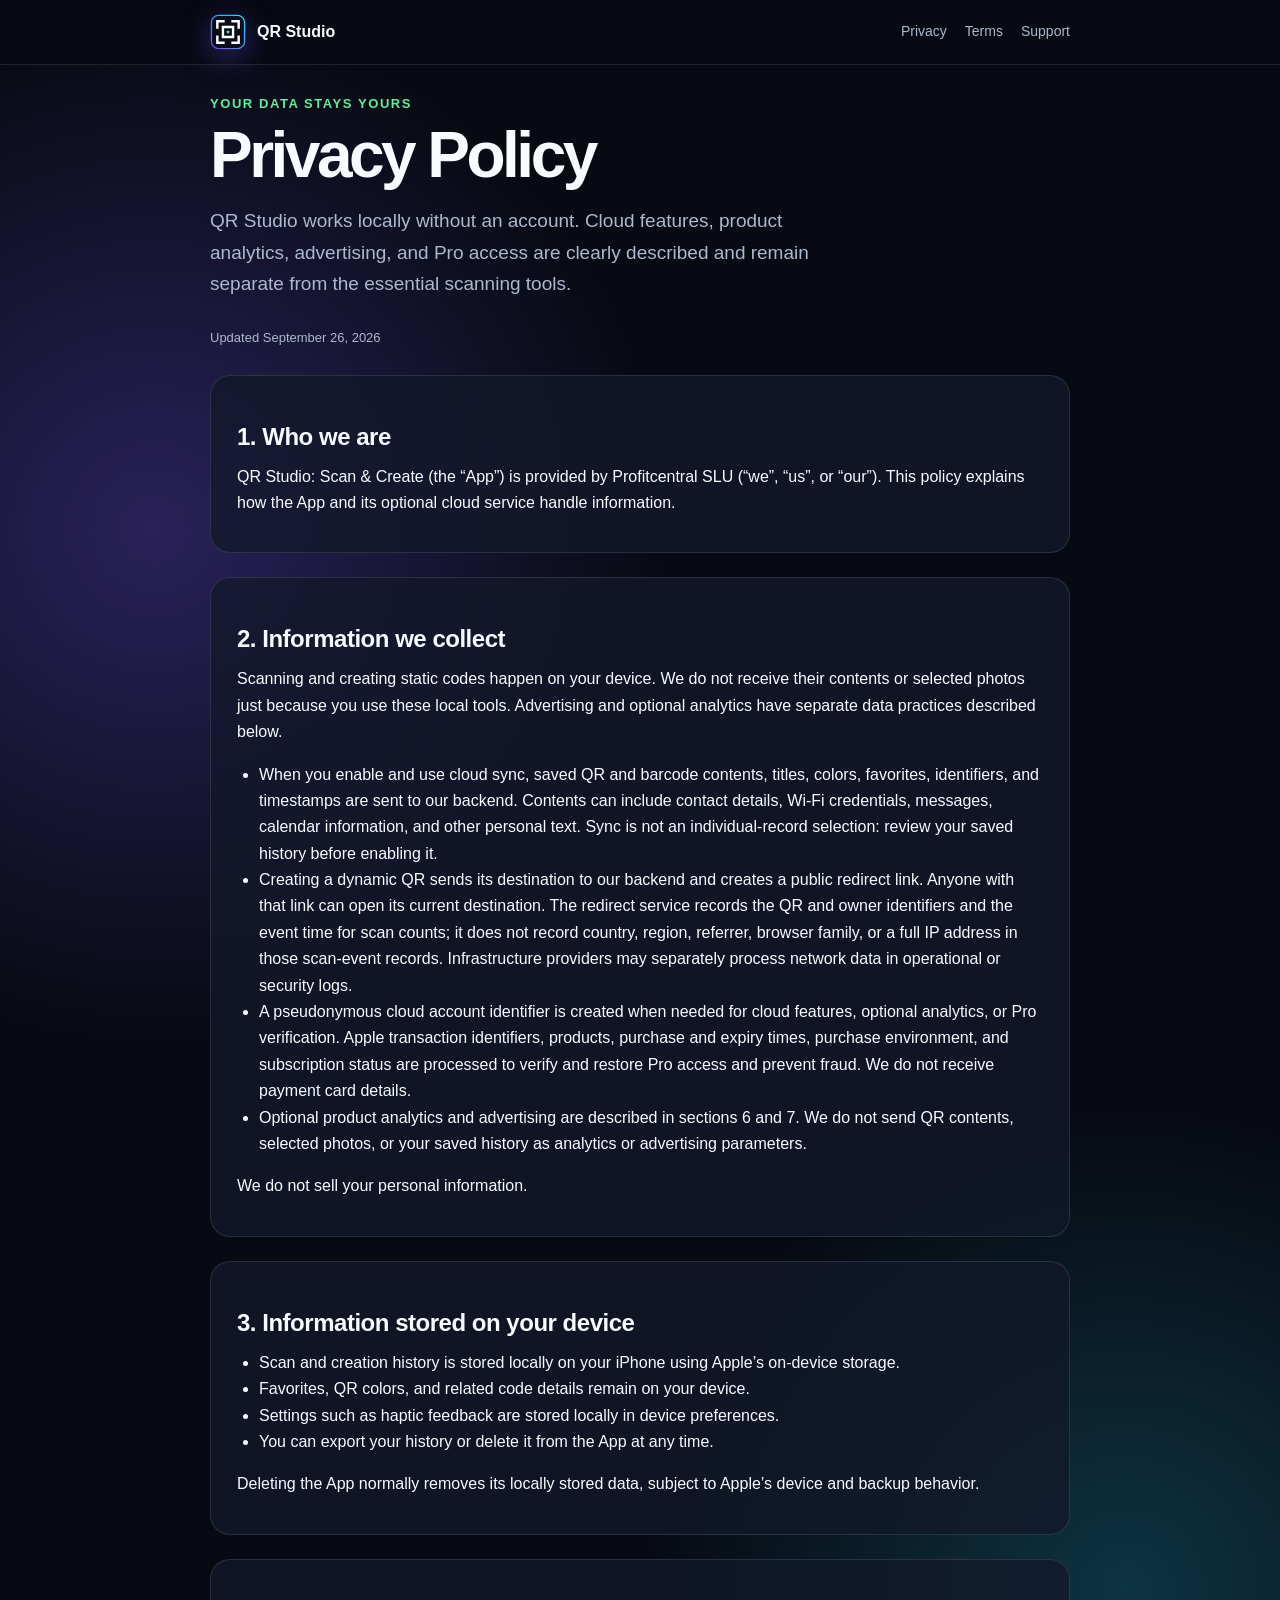
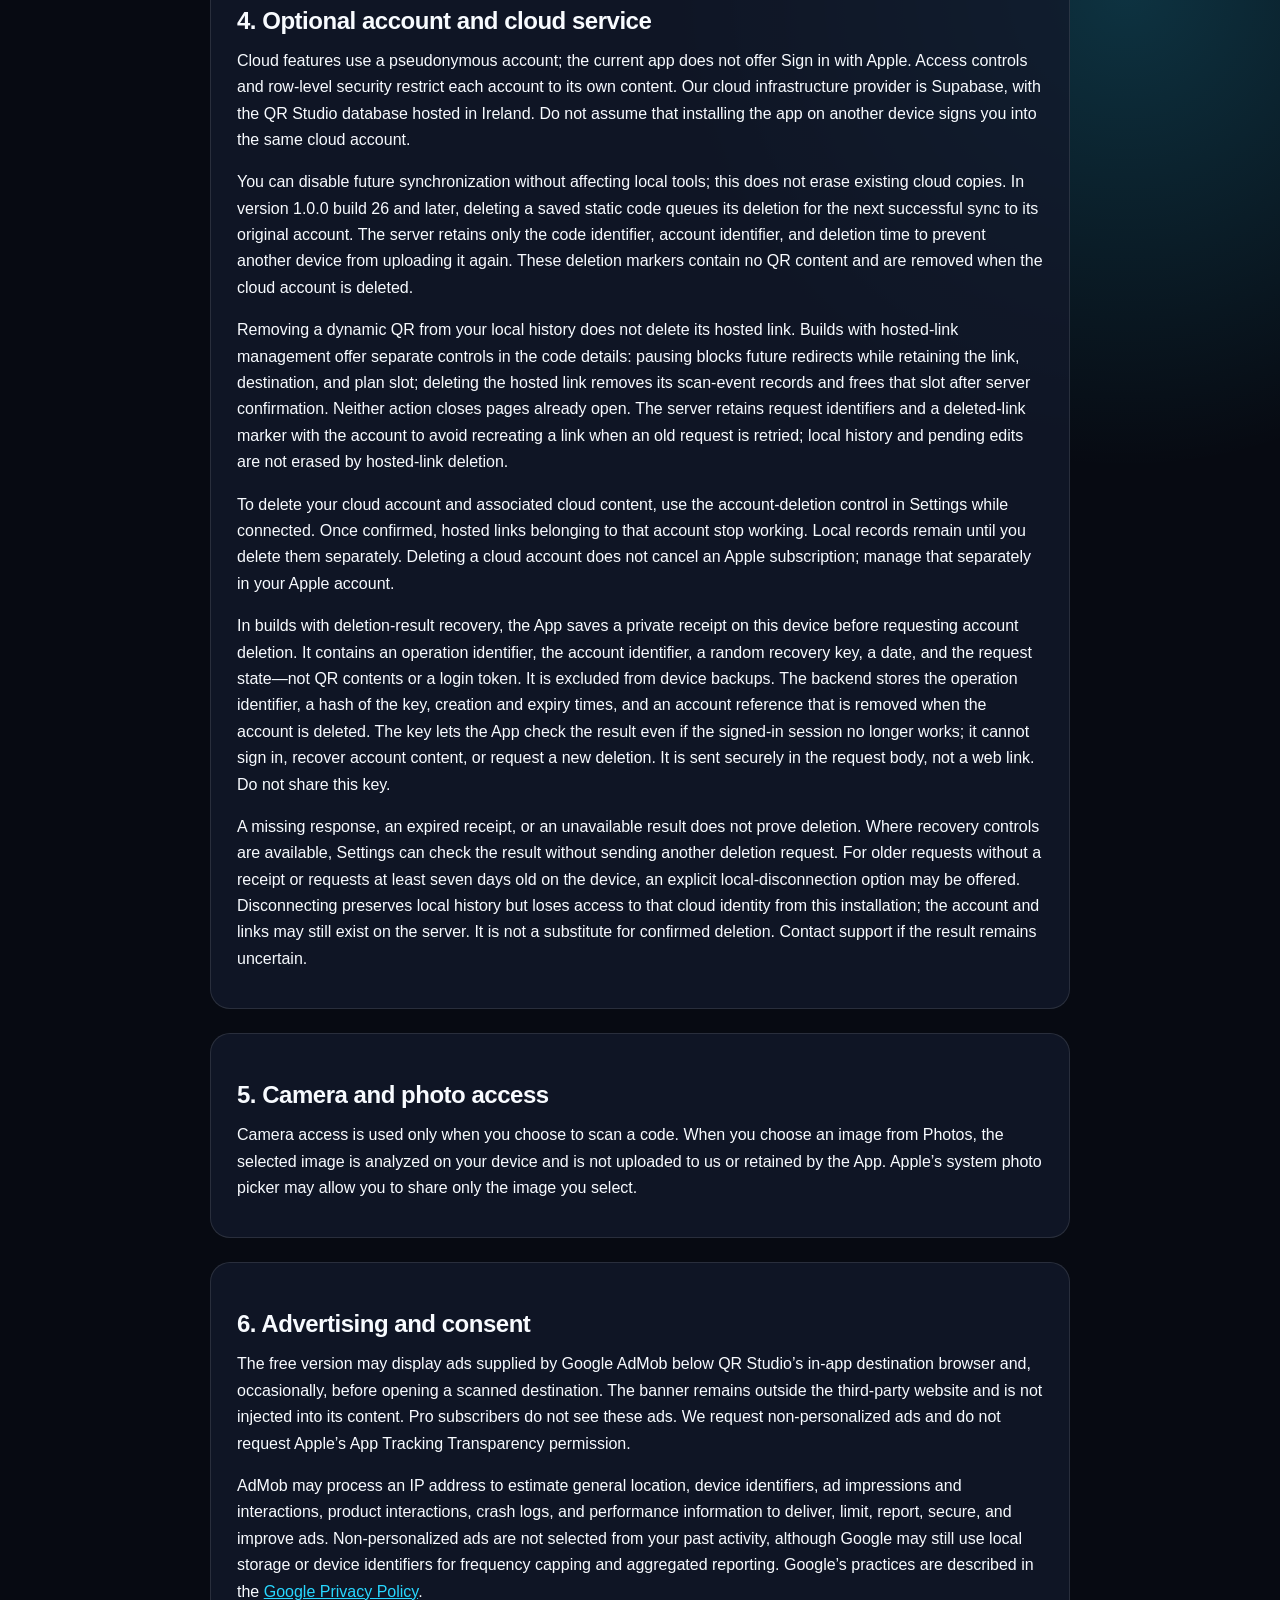
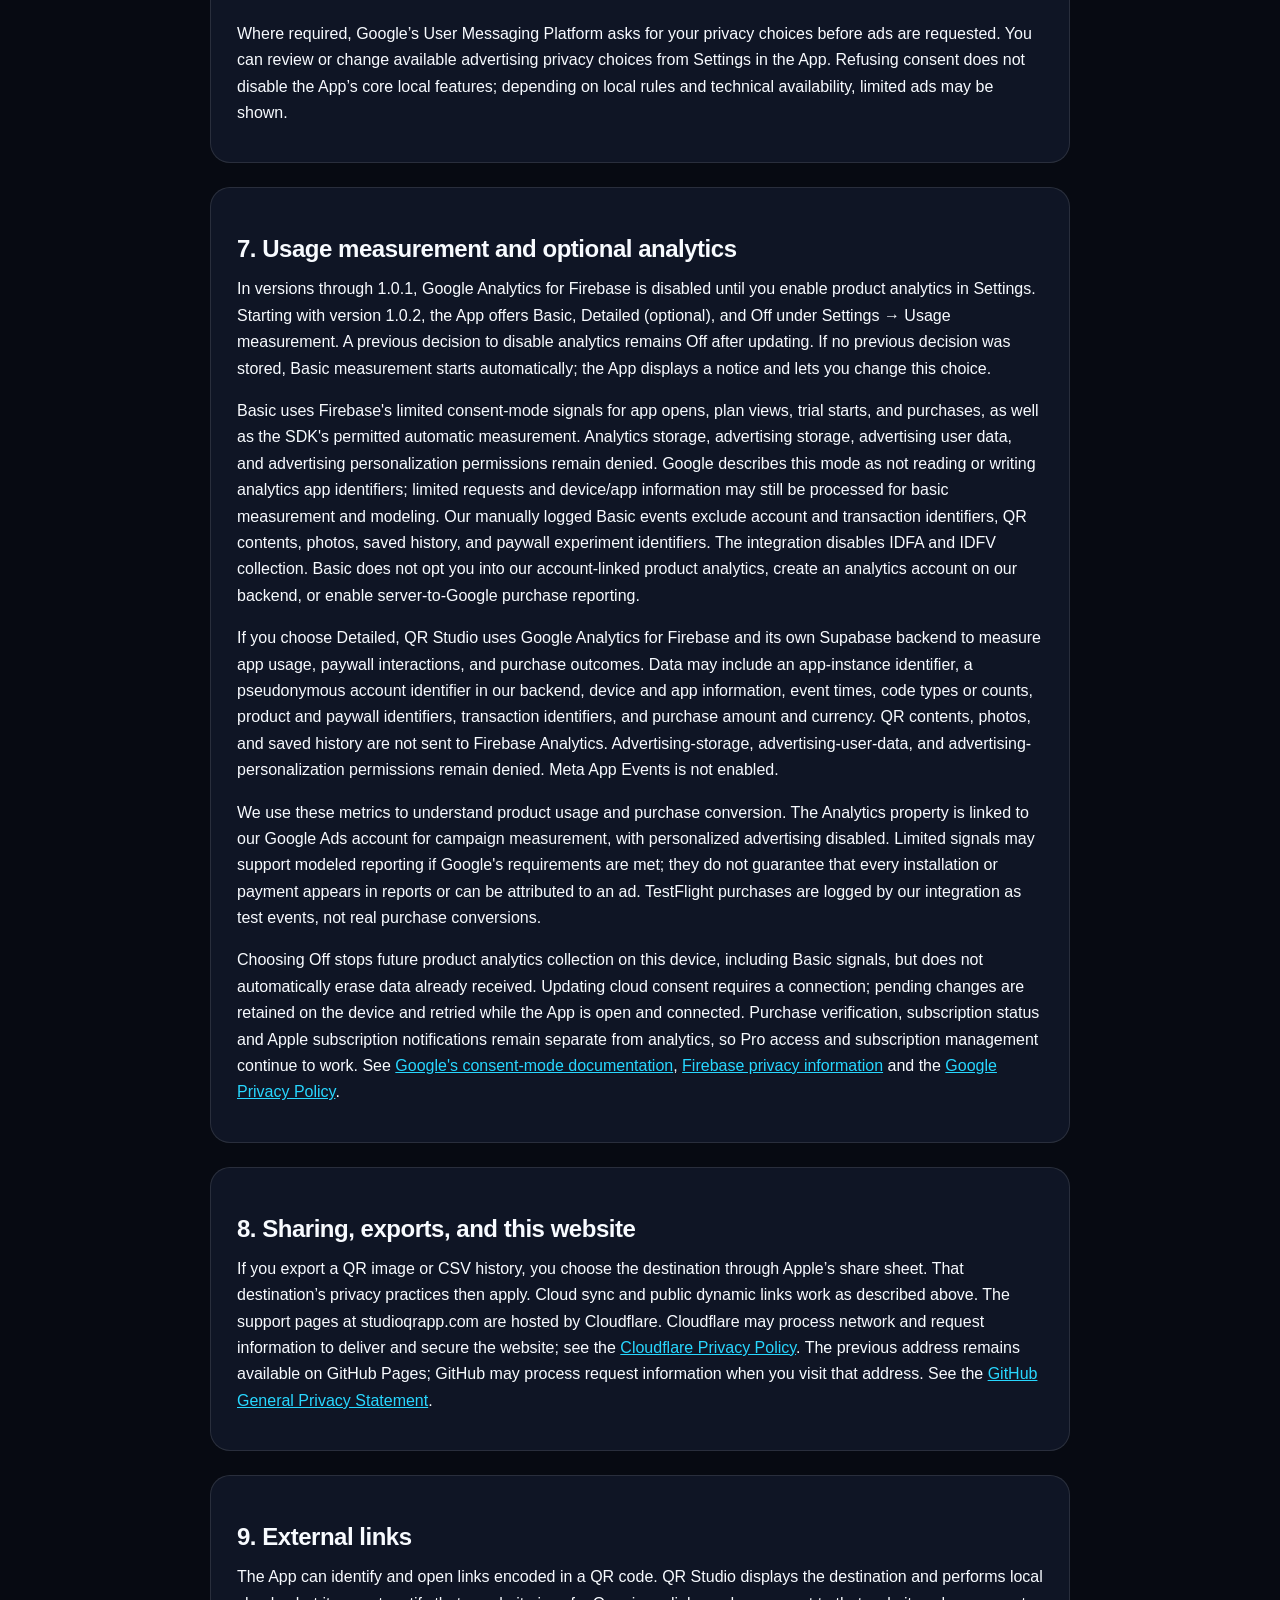
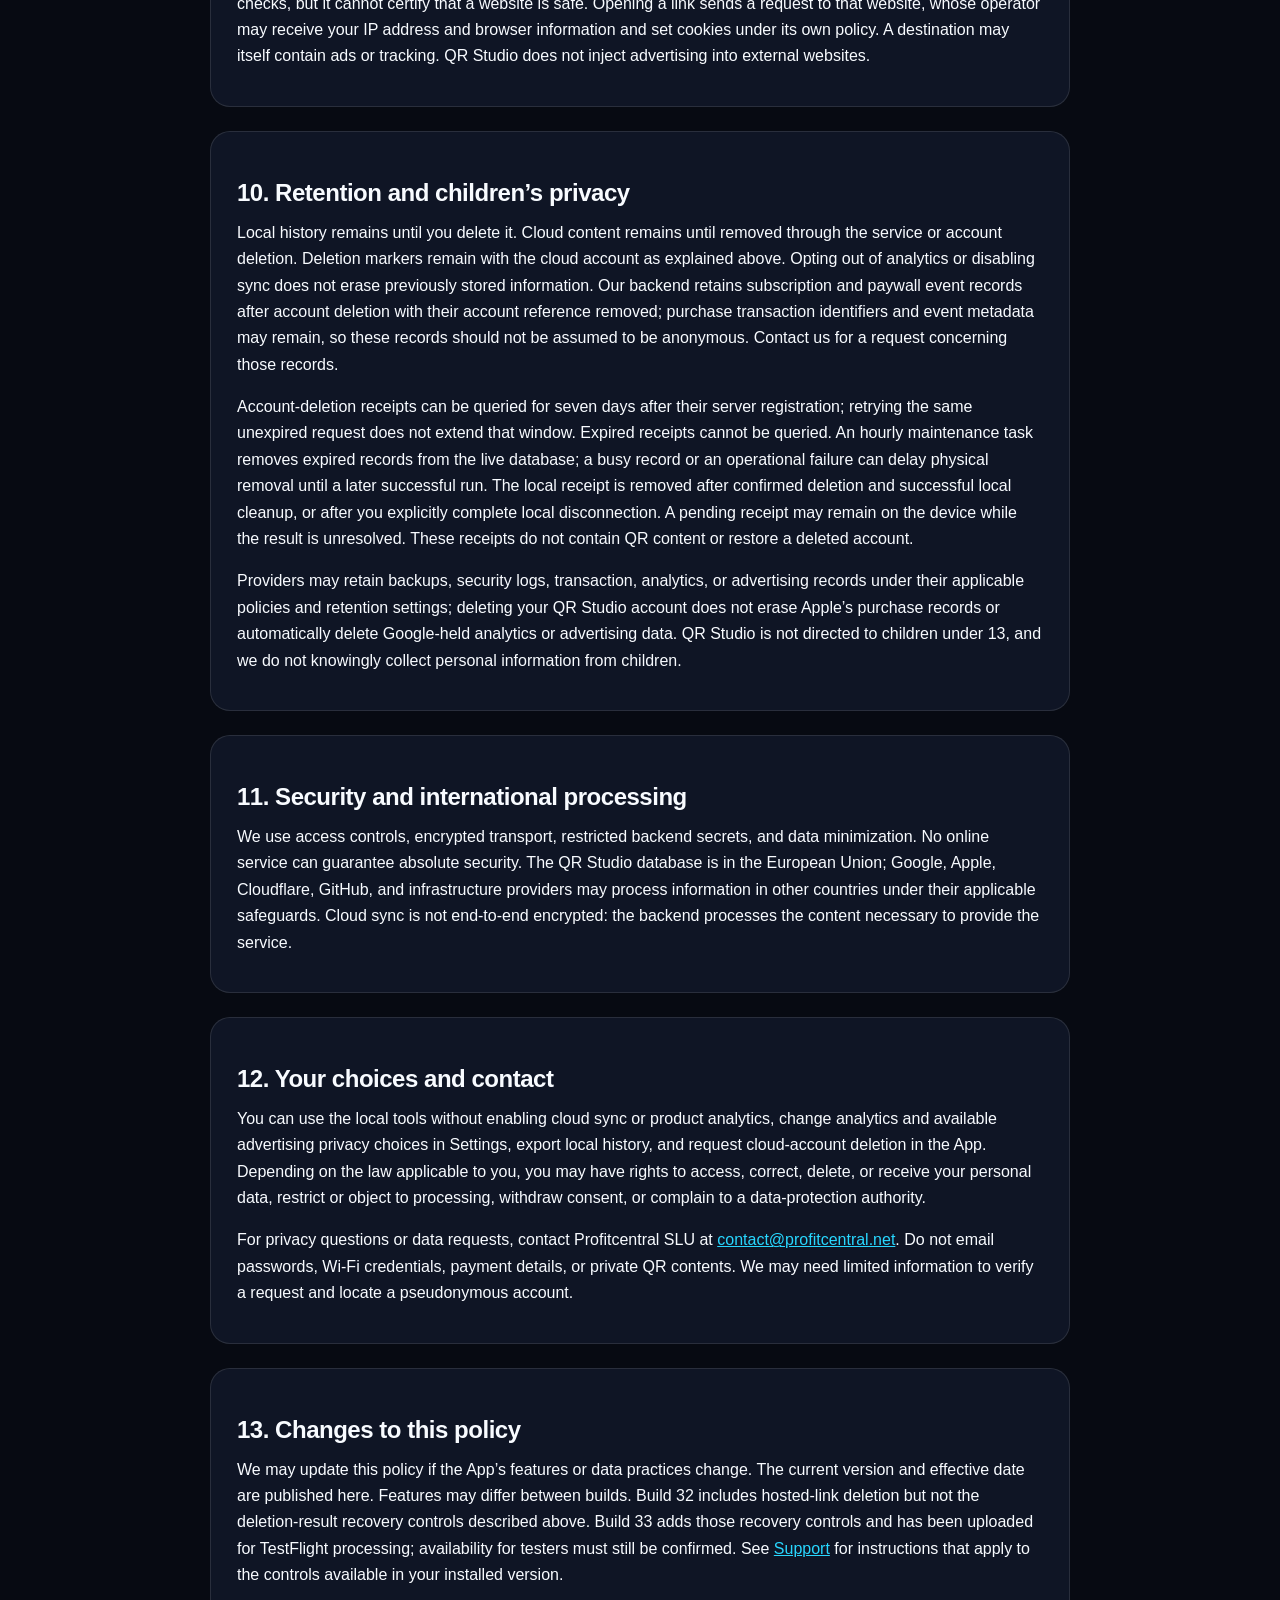
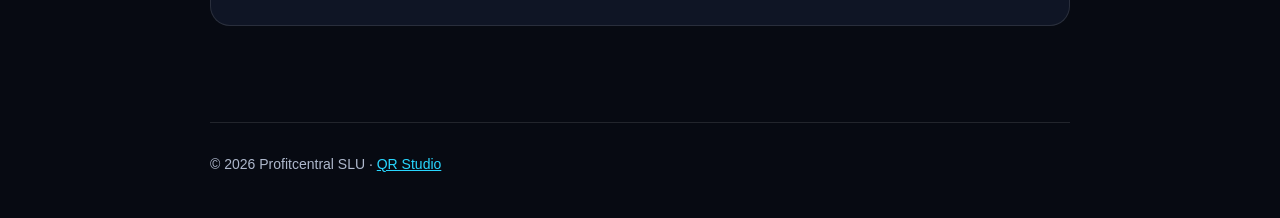
==== privacy.html @ d024bf00 "Describe limited measurement and choices for QR Studio 1.0.2" ====
<!doctype html>
<html lang="en">
<head><meta charset="utf-8"><meta name="viewport" content="width=device-width,initial-scale=1"><title>Privacy Policy — QR Studio</title><link rel="icon" href="app-icon.svg"><link rel="stylesheet" href="style.css"></head>
<body>
  <header class="topbar"><a class="brand" href="index.html"><img src="app-icon.svg" alt=""><span>QR Studio</span></a><nav><a href="privacy.html">Privacy</a><a href="terms.html">Terms</a><a href="support.html">Support</a></nav></header>
  <main class="legal">
    <div class="eyebrow">Your data stays yours</div><h1>Privacy Policy</h1><p class="lead">QR Studio works locally without an account. Cloud features, product analytics, advertising, and Pro access are clearly described and remain separate from the essential scanning tools.</p><span class="updated">Updated September 26, 2026</span>
    <section class="section"><h2>1. Who we are</h2><p>QR Studio: Scan &amp; Create (the “App”) is provided by Profitcentral SLU (“we”, “us”, or “our”). This policy explains how the App and its optional cloud service handle information.</p></section>
    <section class="section"><h2>2. Information we collect</h2><p>Scanning and creating static codes happen on your device. We do not receive their contents or selected photos just because you use these local tools. Advertising and optional analytics have separate data practices described below.</p><ul><li>When you enable and use cloud sync, saved QR and barcode contents, titles, colors, favorites, identifiers, and timestamps are sent to our backend. Contents can include contact details, Wi-Fi credentials, messages, calendar information, and other personal text. Sync is not an individual-record selection: review your saved history before enabling it.</li><li>Creating a dynamic QR sends its destination to our backend and creates a public redirect link. Anyone with that link can open its current destination. The redirect service records the QR and owner identifiers and the event time for scan counts; it does not record country, region, referrer, browser family, or a full IP address in those scan-event records. Infrastructure providers may separately process network data in operational or security logs.</li><li>A pseudonymous cloud account identifier is created when needed for cloud features, optional analytics, or Pro verification. Apple transaction identifiers, products, purchase and expiry times, purchase environment, and subscription status are processed to verify and restore Pro access and prevent fraud. We do not receive payment card details.</li><li>Optional product analytics and advertising are described in sections 6 and 7. We do not send QR contents, selected photos, or your saved history as analytics or advertising parameters.</li></ul><p>We do not sell your personal information.</p></section>
    <section class="section"><h2>3. Information stored on your device</h2><ul><li>Scan and creation history is stored locally on your iPhone using Apple’s on-device storage.</li><li>Favorites, QR colors, and related code details remain on your device.</li><li>Settings such as haptic feedback are stored locally in device preferences.</li><li>You can export your history or delete it from the App at any time.</li></ul><p>Deleting the App normally removes its locally stored data, subject to Apple’s device and backup behavior.</p></section>
    <section class="section"><h2>4. Optional account and cloud service</h2><p>Cloud features use a pseudonymous account; the current app does not offer Sign in with Apple. Access controls and row-level security restrict each account to its own content. Our cloud infrastructure provider is Supabase, with the QR Studio database hosted in Ireland. Do not assume that installing the app on another device signs you into the same cloud account.</p><p>You can disable future synchronization without affecting local tools; this does not erase existing cloud copies. In version 1.0.0 build 26 and later, deleting a saved static code queues its deletion for the next successful sync to its original account. The server retains only the code identifier, account identifier, and deletion time to prevent another device from uploading it again. These deletion markers contain no QR content and are removed when the cloud account is deleted.</p><p>Removing a dynamic QR from your local history does not delete its hosted link. Builds with hosted-link management offer separate controls in the code details: pausing blocks future redirects while retaining the link, destination, and plan slot; deleting the hosted link removes its scan-event records and frees that slot after server confirmation. Neither action closes pages already open. The server retains request identifiers and a deleted-link marker with the account to avoid recreating a link when an old request is retried; local history and pending edits are not erased by hosted-link deletion.</p><p>To delete your cloud account and associated cloud content, use the account-deletion control in Settings while connected. Once confirmed, hosted links belonging to that account stop working. Local records remain until you delete them separately. Deleting a cloud account does not cancel an Apple subscription; manage that separately in your Apple account.</p><p>In builds with deletion-result recovery, the App saves a private receipt on this device before requesting account deletion. It contains an operation identifier, the account identifier, a random recovery key, a date, and the request state—not QR contents or a login token. It is excluded from device backups. The backend stores the operation identifier, a hash of the key, creation and expiry times, and an account reference that is removed when the account is deleted. The key lets the App check the result even if the signed-in session no longer works; it cannot sign in, recover account content, or request a new deletion. It is sent securely in the request body, not a web link. Do not share this key.</p><p>A missing response, an expired receipt, or an unavailable result does not prove deletion. Where recovery controls are available, Settings can check the result without sending another deletion request. For older requests without a receipt or requests at least seven days old on the device, an explicit local-disconnection option may be offered. Disconnecting preserves local history but loses access to that cloud identity from this installation; the account and links may still exist on the server. It is not a substitute for confirmed deletion. Contact support if the result remains uncertain.</p></section>
    <section class="section"><h2>5. Camera and photo access</h2><p>Camera access is used only when you choose to scan a code. When you choose an image from Photos, the selected image is analyzed on your device and is not uploaded to us or retained by the App. Apple’s system photo picker may allow you to share only the image you select.</p></section>
    <section class="section"><h2>6. Advertising and consent</h2><p>The free version may display ads supplied by Google AdMob below QR Studio’s in-app destination browser and, occasionally, before opening a scanned destination. The banner remains outside the third-party website and is not injected into its content. Pro subscribers do not see these ads. We request non-personalized ads and do not request Apple’s App Tracking Transparency permission.</p><p>AdMob may process an IP address to estimate general location, device identifiers, ad impressions and interactions, product interactions, crash logs, and performance information to deliver, limit, report, secure, and improve ads. Non-personalized ads are not selected from your past activity, although Google may still use local storage or device identifiers for frequency capping and aggregated reporting. Google’s practices are described in the <a href="https://policies.google.com/privacy">Google Privacy Policy</a>.</p><p>Where required, Google’s User Messaging Platform asks for your privacy choices before ads are requested. You can review or change available advertising privacy choices from Settings in the App. Refusing consent does not disable the App’s core local features; depending on local rules and technical availability, limited ads may be shown.</p></section>
    <section class="section"><h2>7. Usage measurement and optional analytics</h2><p>In versions through 1.0.1, Google Analytics for Firebase is disabled until you enable product analytics in Settings. Starting with version 1.0.2, the App offers Basic, Detailed (optional), and Off under Settings → Usage measurement. A previous decision to disable analytics remains Off after updating. If no previous decision was stored, Basic measurement starts automatically; the App displays a notice and lets you change this choice.</p><p>Basic uses Firebase's limited consent-mode signals for app opens, plan views, trial starts, and purchases, as well as the SDK's permitted automatic measurement. Analytics storage, advertising storage, advertising user data, and advertising personalization permissions remain denied. Google describes this mode as not reading or writing analytics app identifiers; limited requests and device/app information may still be processed for basic measurement and modeling. Our manually logged Basic events exclude account and transaction identifiers, QR contents, photos, saved history, and paywall experiment identifiers. The integration disables IDFA and IDFV collection. Basic does not opt you into our account-linked product analytics, create an analytics account on our backend, or enable server-to-Google purchase reporting.</p><p>If you choose Detailed, QR Studio uses Google Analytics for Firebase and its own Supabase backend to measure app usage, paywall interactions, and purchase outcomes. Data may include an app-instance identifier, a pseudonymous account identifier in our backend, device and app information, event times, code types or counts, product and paywall identifiers, transaction identifiers, and purchase amount and currency. QR contents, photos, and saved history are not sent to Firebase Analytics. Advertising-storage, advertising-user-data, and advertising-personalization permissions remain denied. Meta App Events is not enabled.</p><p>We use these metrics to understand product usage and purchase conversion. The Analytics property is linked to our Google Ads account for campaign measurement, with personalized advertising disabled. Limited signals may support modeled reporting if Google's requirements are met; they do not guarantee that every installation or payment appears in reports or can be attributed to an ad. TestFlight purchases are logged by our integration as test events, not real purchase conversions.</p><p>Choosing Off stops future product analytics collection on this device, including Basic signals, but does not automatically erase data already received. Updating cloud consent requires a connection; pending changes are retained on the device and retried while the App is open and connected. Purchase verification, subscription status and Apple subscription notifications remain separate from analytics, so Pro access and subscription management continue to work. See <a href="https://developers.google.com/tag-platform/security/concepts/consent-mode">Google's consent-mode documentation</a>, <a href="https://firebase.google.com/support/privacy">Firebase privacy information</a> and the <a href="https://policies.google.com/privacy">Google Privacy Policy</a>.</p></section>
    <section class="section"><h2>8. Sharing, exports, and this website</h2><p>If you export a QR image or CSV history, you choose the destination through Apple’s share sheet. That destination’s privacy practices then apply. Cloud sync and public dynamic links work as described above. The support pages at studioqrapp.com are hosted by Cloudflare. Cloudflare may process network and request information to deliver and secure the website; see the <a href="https://www.cloudflare.com/privacypolicy/">Cloudflare Privacy Policy</a>. The previous address remains available on GitHub Pages; GitHub may process request information when you visit that address. See the <a href="https://docs.github.com/en/site-policy/privacy-policies/github-general-privacy-statement">GitHub General Privacy Statement</a>.</p></section>
    <section class="section"><h2>9. External links</h2><p>The App can identify and open links encoded in a QR code. QR Studio displays the destination and performs local checks, but it cannot certify that a website is safe. Opening a link sends a request to that website, whose operator may receive your IP address and browser information and set cookies under its own policy. A destination may itself contain ads or tracking. QR Studio does not inject advertising into external websites.</p></section>
    <section class="section"><h2>10. Retention and children’s privacy</h2><p>Local history remains until you delete it. Cloud content remains until removed through the service or account deletion. Deletion markers remain with the cloud account as explained above. Opting out of analytics or disabling sync does not erase previously stored information. Our backend retains subscription and paywall event records after account deletion with their account reference removed; purchase transaction identifiers and event metadata may remain, so these records should not be assumed to be anonymous. Contact us for a request concerning those records.</p><p>Account-deletion receipts can be queried for seven days after their server registration; retrying the same unexpired request does not extend that window. Expired receipts cannot be queried. An hourly maintenance task removes expired records from the live database; a busy record or an operational failure can delay physical removal until a later successful run. The local receipt is removed after confirmed deletion and successful local cleanup, or after you explicitly complete local disconnection. A pending receipt may remain on the device while the result is unresolved. These receipts do not contain QR content or restore a deleted account.</p><p>Providers may retain backups, security logs, transaction, analytics, or advertising records under their applicable policies and retention settings; deleting your QR Studio account does not erase Apple’s purchase records or automatically delete Google-held analytics or advertising data. QR Studio is not directed to children under 13, and we do not knowingly collect personal information from children.</p></section>
    <section class="section"><h2>11. Security and international processing</h2><p>We use access controls, encrypted transport, restricted backend secrets, and data minimization. No online service can guarantee absolute security. The QR Studio database is in the European Union; Google, Apple, Cloudflare, GitHub, and infrastructure providers may process information in other countries under their applicable safeguards. Cloud sync is not end-to-end encrypted: the backend processes the content necessary to provide the service.</p></section>
    <section class="section"><h2>12. Your choices and contact</h2><p>You can use the local tools without enabling cloud sync or product analytics, change analytics and available advertising privacy choices in Settings, export local history, and request cloud-account deletion in the App. Depending on the law applicable to you, you may have rights to access, correct, delete, or receive your personal data, restrict or object to processing, withdraw consent, or complain to a data-protection authority.</p><p>For privacy questions or data requests, contact Profitcentral SLU at <a href="mailto:contact@profitcentral.net">contact@profitcentral.net</a>. Do not email passwords, Wi-Fi credentials, payment details, or private QR contents. We may need limited information to verify a request and locate a pseudonymous account.</p></section>
    <section class="section"><h2>13. Changes to this policy</h2><p>We may update this policy if the App’s features or data practices change. The current version and effective date are published here. Features may differ between builds. Build 32 includes hosted-link deletion but not the deletion-result recovery controls described above. Build 33 adds those recovery controls and has been uploaded for TestFlight processing; availability for testers must still be confirmed. See <a href="support.html">Support</a> for instructions that apply to the controls available in your installed version.</p></section>
  </main>
  <footer>© 2026 Profitcentral SLU · <a href="index.html">QR Studio</a></footer>
</body>
</html>
---- style.css ----
:root {
  --ink: #f8fbff;
  --muted: #aeb8cc;
  --panel: rgba(19, 25, 43, .78);
  --line: rgba(255,255,255,.11);
  --violet: #7857ff;
  --cyan: #28d7ff;
  --green: #58f09a;
  --max: 860px;
}

* { box-sizing: border-box; }
html { color-scheme: dark; scroll-behavior: smooth; }
body {
  margin: 0;
  min-height: 100vh;
  color: var(--ink);
  background:
    radial-gradient(circle at 12% 8%, rgba(120,87,255,.3), transparent 32rem),
    radial-gradient(circle at 88% 24%, rgba(40,215,255,.2), transparent 30rem),
    #070a12;
  font: 16px/1.65 -apple-system, BlinkMacSystemFont, "SF Pro Text", "Segoe UI", sans-serif;
}

a { color: var(--cyan); }
.topbar {
  position: sticky;
  top: 0;
  z-index: 10;
  display: flex;
  align-items: center;
  justify-content: space-between;
  gap: 18px;
  padding: 14px max(22px, calc((100vw - var(--max)) / 2));
  border-bottom: 1px solid var(--line);
  background: rgba(7,10,18,.78);
  backdrop-filter: blur(18px);
}
.brand { display: flex; align-items: center; gap: 11px; color: var(--ink); font-weight: 760; text-decoration: none; }
.brand img { width: 36px; height: 36px; border-radius: 10px; box-shadow: 0 8px 30px rgba(120,87,255,.35); }
nav { display: flex; gap: 18px; }
nav a { color: var(--muted); text-decoration: none; font-size: 14px; }
nav a:hover { color: var(--ink); }

main { width: min(var(--max), calc(100% - 40px)); margin: 0 auto; padding: 72px 0 96px; }
.hero { display: grid; grid-template-columns: 1fr 210px; align-items: center; gap: 56px; padding: 30px 0 62px; }
.hero img { width: 190px; border-radius: 43px; box-shadow: 0 28px 90px rgba(40,215,255,.2), 0 12px 50px rgba(120,87,255,.45); }
.eyebrow { color: var(--green); font-size: 13px; font-weight: 750; letter-spacing: .12em; text-transform: uppercase; }
h1 { margin: 10px 0 18px; font-size: clamp(44px, 8vw, 76px); line-height: .98; letter-spacing: -.055em; }
h2 { margin: 42px 0 12px; font-size: 24px; line-height: 1.25; letter-spacing: -.02em; }
p, ul { margin: 0 0 16px; }
ul { padding-left: 22px; }
.lead { max-width: 650px; color: var(--muted); font-size: 19px; }
.updated { display: inline-block; margin-top: 12px; color: var(--muted); font-size: 13px; }
.cards { display: grid; grid-template-columns: repeat(3, 1fr); gap: 14px; }
.card {
  min-height: 190px;
  padding: 24px;
  color: var(--ink);
  text-decoration: none;
  border: 1px solid var(--line);
  border-radius: 22px;
  background: var(--panel);
  box-shadow: inset 0 1px rgba(255,255,255,.05);
}
.card strong { display: block; margin-bottom: 9px; font-size: 20px; }
.card span { color: var(--muted); }
.card:hover { transform: translateY(-2px); border-color: rgba(40,215,255,.45); }
.legal { padding-top: 28px; }
.legal h1 { font-size: clamp(42px, 7vw, 64px); }
.section { margin-top: 24px; padding: 4px 26px 20px; border: 1px solid var(--line); border-radius: 20px; background: var(--panel); }
footer { width: min(var(--max), calc(100% - 40px)); margin: 0 auto; padding: 30px 0 42px; border-top: 1px solid var(--line); color: var(--muted); font-size: 14px; }

@media (max-width: 680px) {
  .topbar { align-items: flex-start; }
  nav { gap: 10px; flex-wrap: wrap; justify-content: flex-end; }
  .hero { grid-template-columns: 1fr; }
  .hero img { order: -1; width: 104px; border-radius: 24px; }
  .cards { grid-template-columns: 1fr; }
  main { padding-top: 44px; }
}
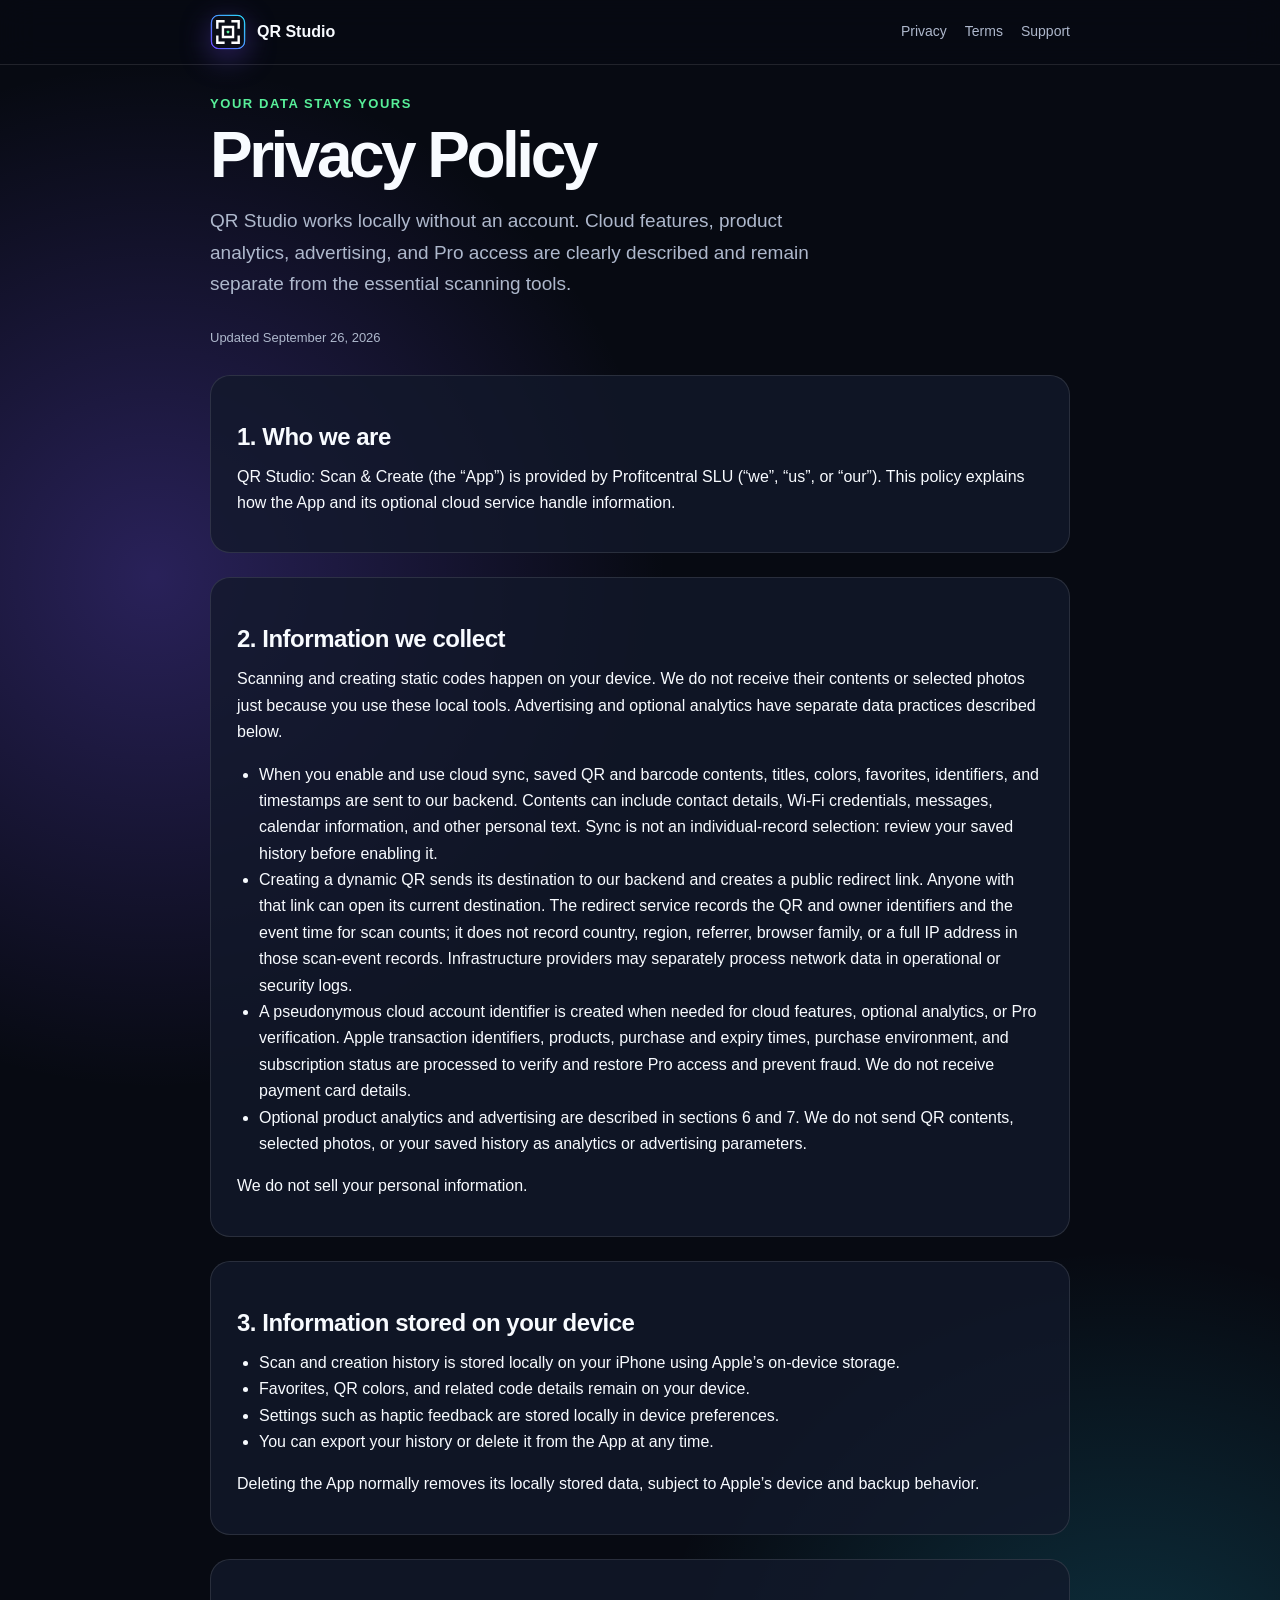
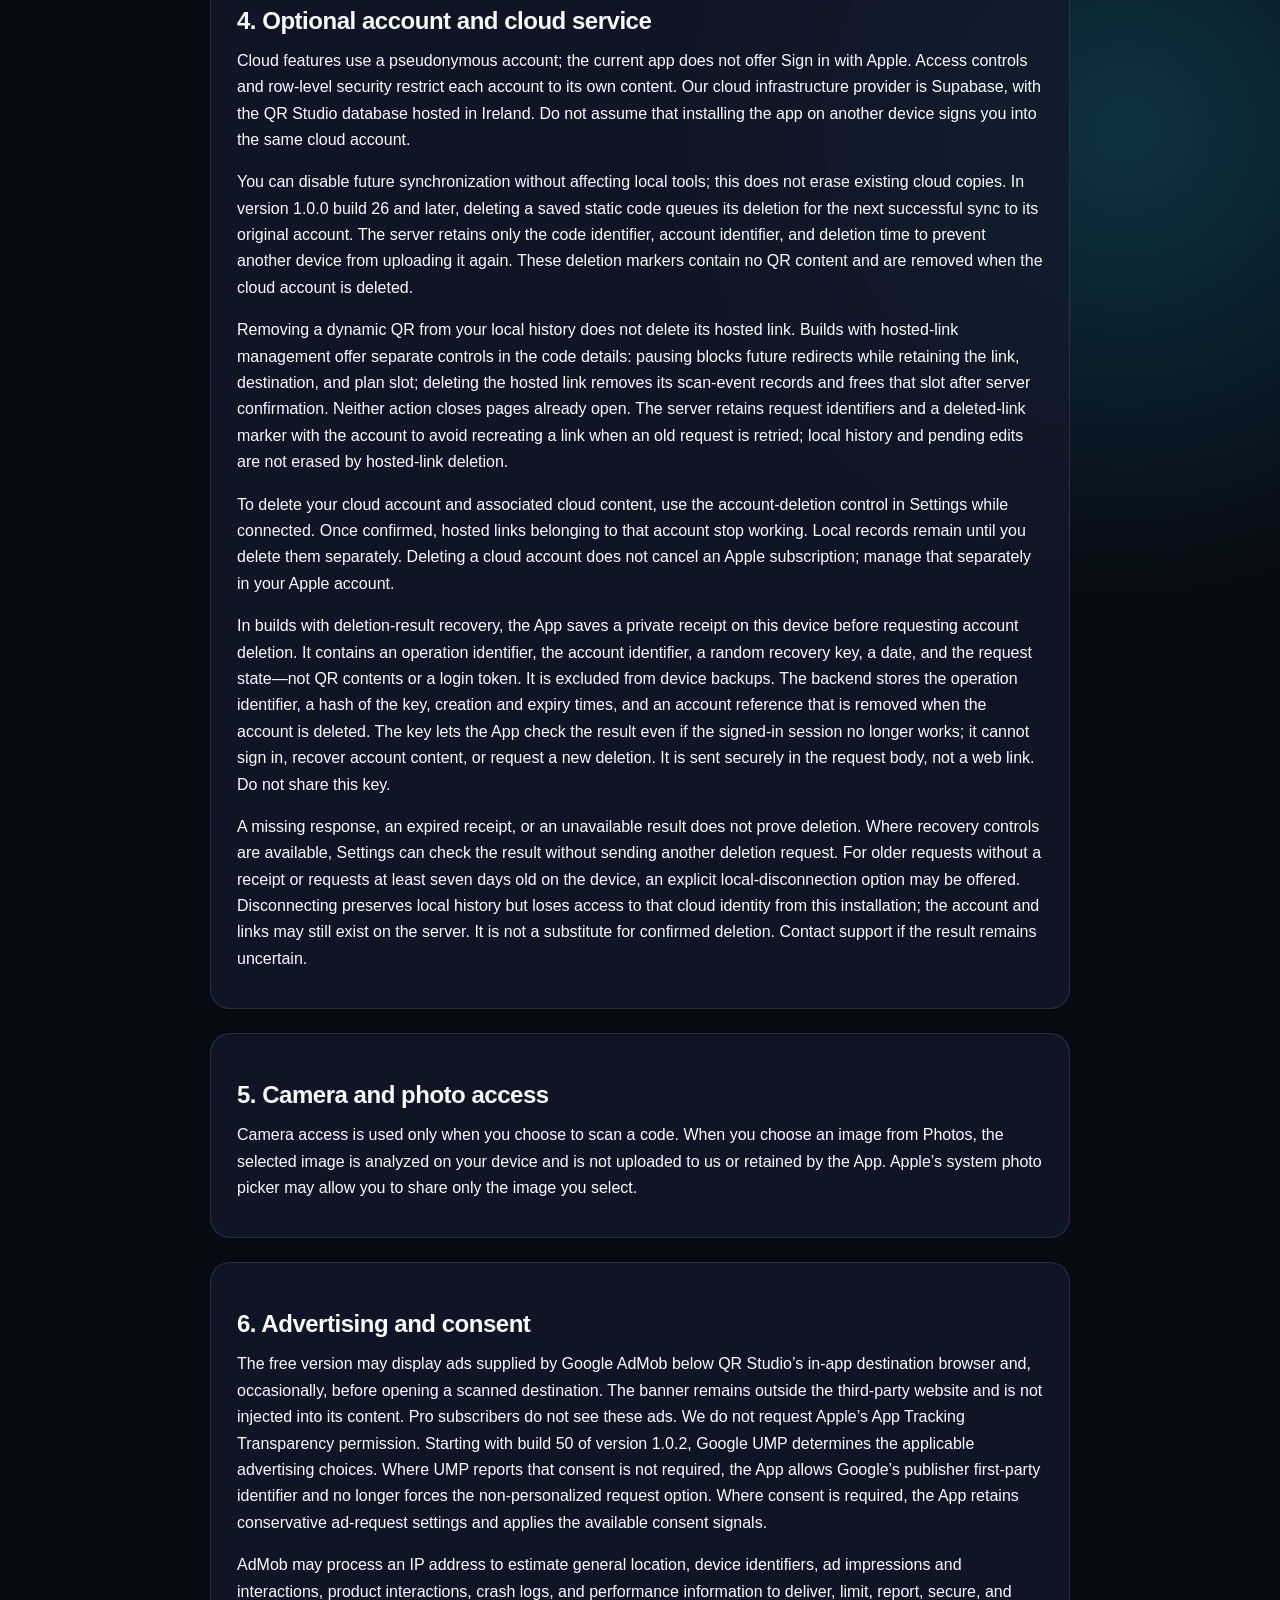
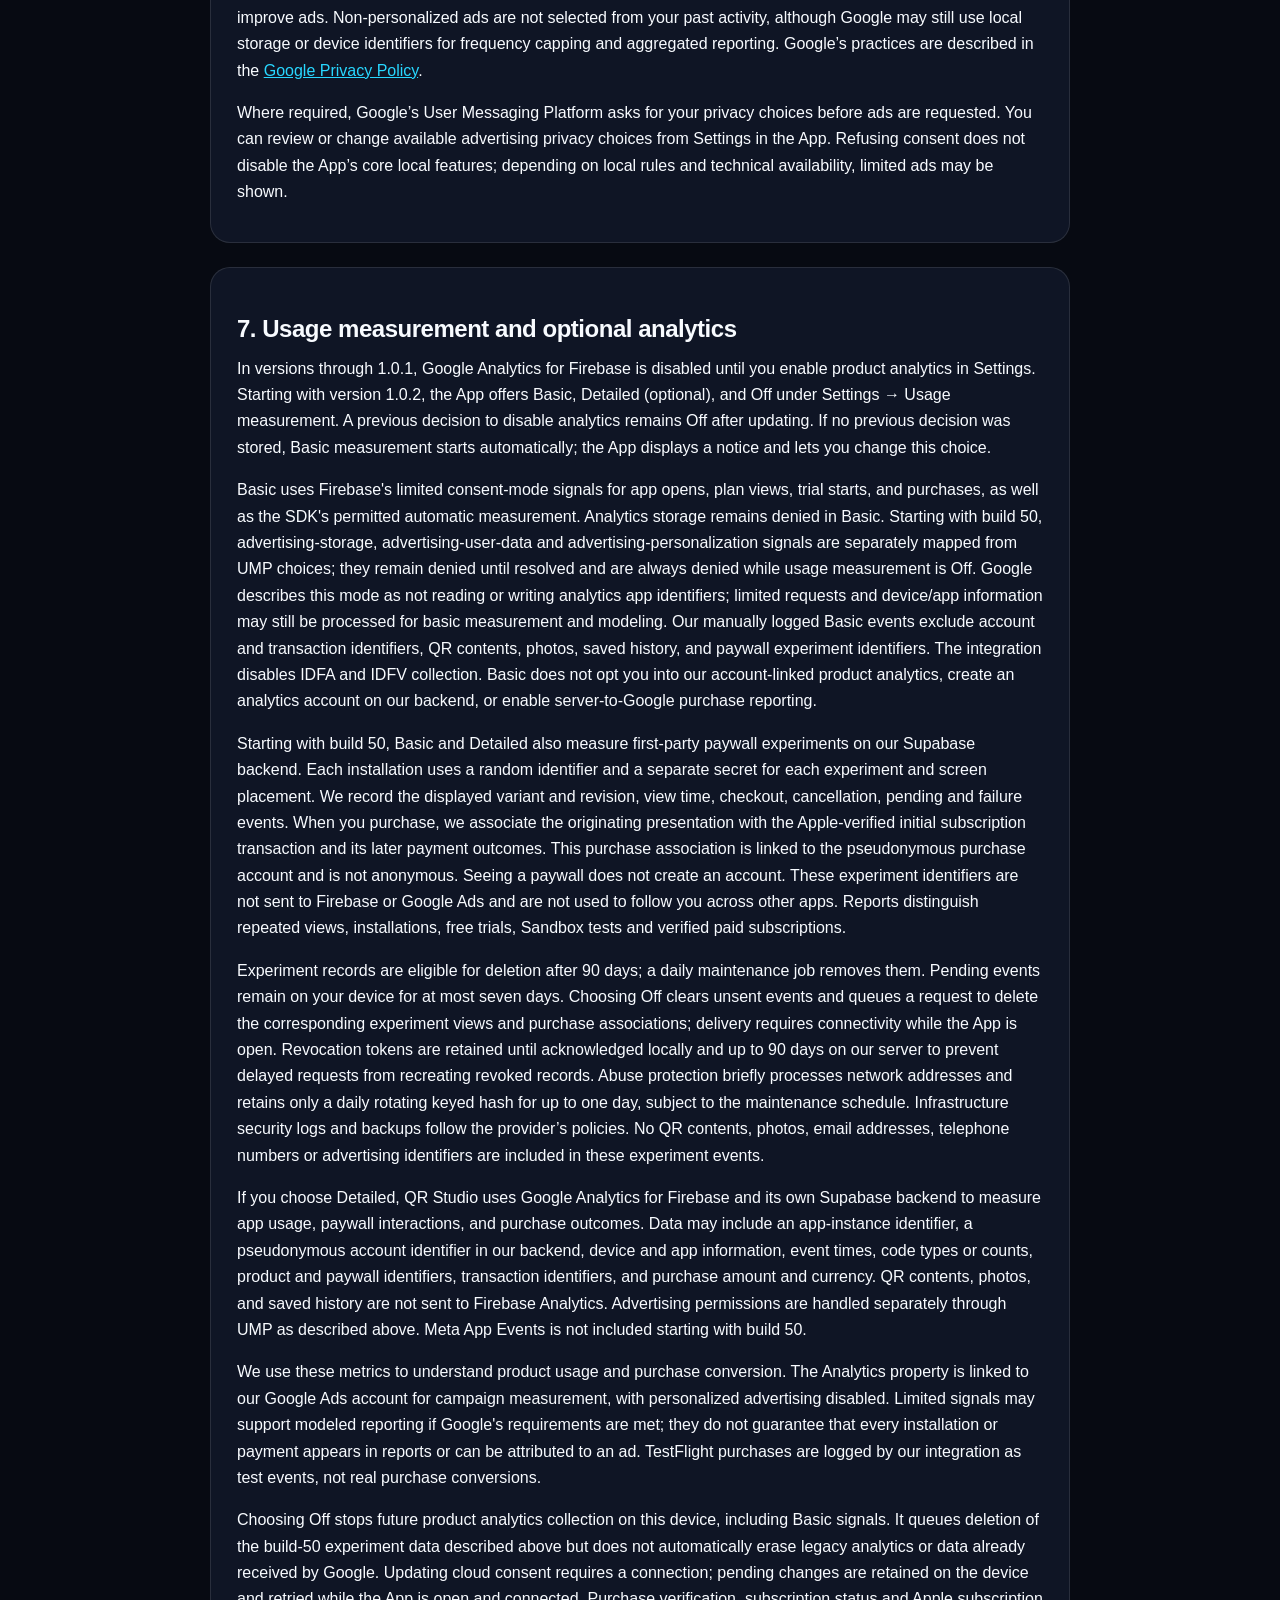
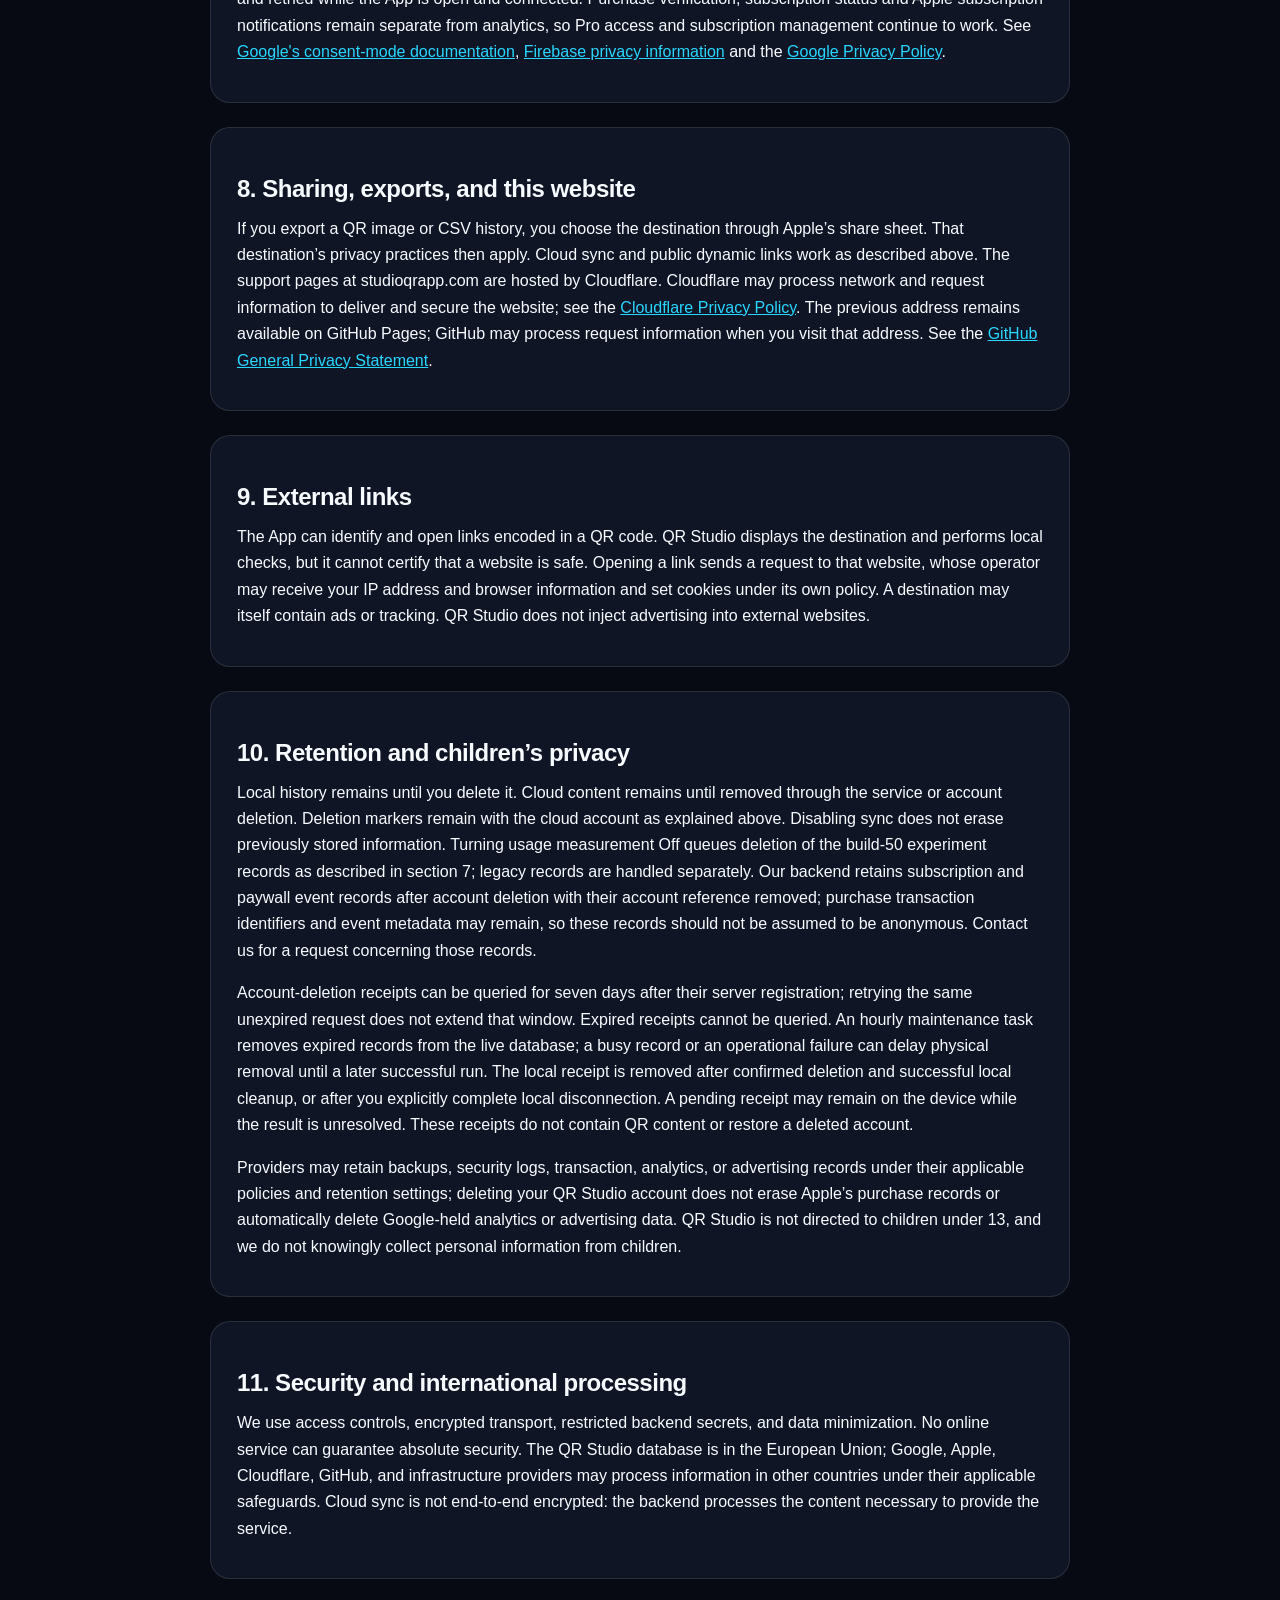
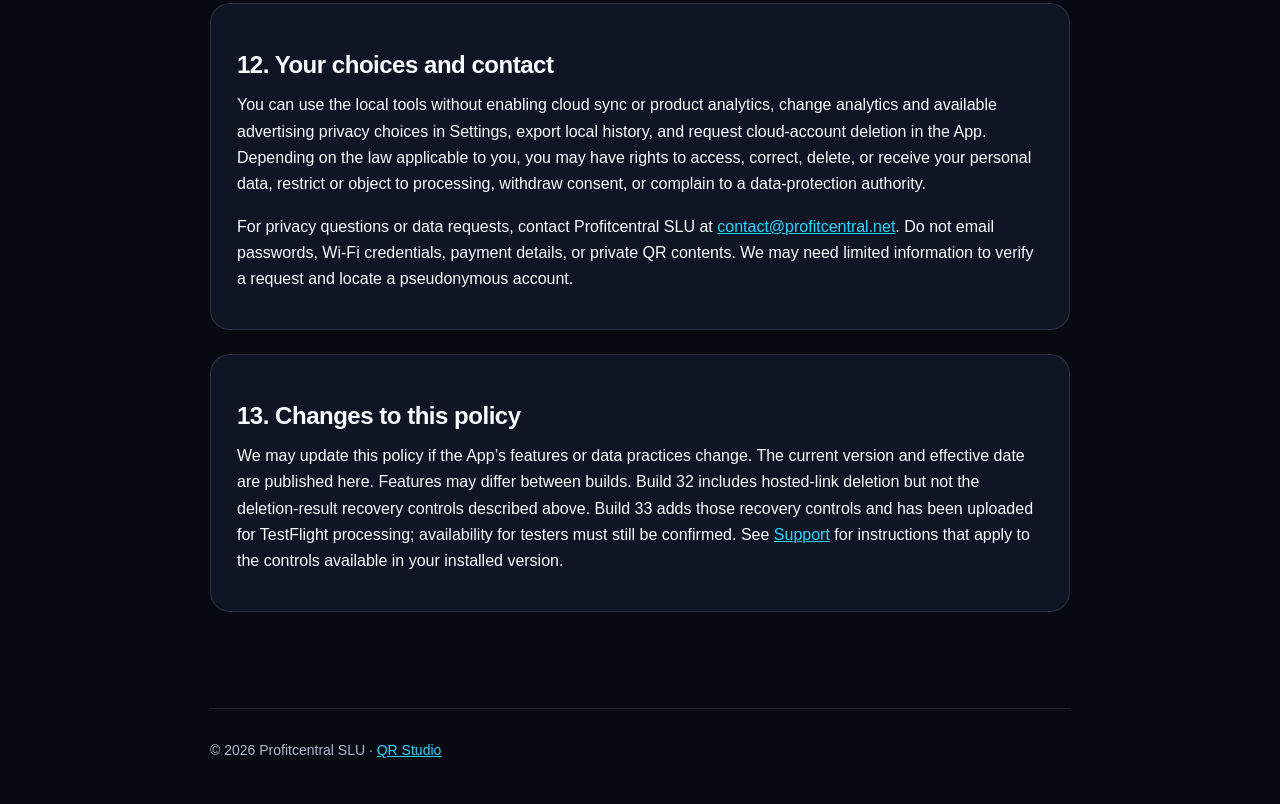
==== commit 7824c1f1: "docs: explain build 50 consent and first-party paywall experiments" ====
--- a/privacy.html
+++ b/privacy.html
@@ -10,11 +10,11 @@
     <section class="section"><h2>3. Information stored on your device</h2><ul><li>Scan and creation history is stored locally on your iPhone using Apple’s on-device storage.</li><li>Favorites, QR colors, and related code details remain on your device.</li><li>Settings such as haptic feedback are stored locally in device preferences.</li><li>You can export your history or delete it from the App at any time.</li></ul><p>Deleting the App normally removes its locally stored data, subject to Apple’s device and backup behavior.</p></section>
     <section class="section"><h2>4. Optional account and cloud service</h2><p>Cloud features use a pseudonymous account; the current app does not offer Sign in with Apple. Access controls and row-level security restrict each account to its own content. Our cloud infrastructure provider is Supabase, with the QR Studio database hosted in Ireland. Do not assume that installing the app on another device signs you into the same cloud account.</p><p>You can disable future synchronization without affecting local tools; this does not erase existing cloud copies. In version 1.0.0 build 26 and later, deleting a saved static code queues its deletion for the next successful sync to its original account. The server retains only the code identifier, account identifier, and deletion time to prevent another device from uploading it again. These deletion markers contain no QR content and are removed when the cloud account is deleted.</p><p>Removing a dynamic QR from your local history does not delete its hosted link. Builds with hosted-link management offer separate controls in the code details: pausing blocks future redirects while retaining the link, destination, and plan slot; deleting the hosted link removes its scan-event records and frees that slot after server confirmation. Neither action closes pages already open. The server retains request identifiers and a deleted-link marker with the account to avoid recreating a link when an old request is retried; local history and pending edits are not erased by hosted-link deletion.</p><p>To delete your cloud account and associated cloud content, use the account-deletion control in Settings while connected. Once confirmed, hosted links belonging to that account stop working. Local records remain until you delete them separately. Deleting a cloud account does not cancel an Apple subscription; manage that separately in your Apple account.</p><p>In builds with deletion-result recovery, the App saves a private receipt on this device before requesting account deletion. It contains an operation identifier, the account identifier, a random recovery key, a date, and the request state—not QR contents or a login token. It is excluded from device backups. The backend stores the operation identifier, a hash of the key, creation and expiry times, and an account reference that is removed when the account is deleted. The key lets the App check the result even if the signed-in session no longer works; it cannot sign in, recover account content, or request a new deletion. It is sent securely in the request body, not a web link. Do not share this key.</p><p>A missing response, an expired receipt, or an unavailable result does not prove deletion. Where recovery controls are available, Settings can check the result without sending another deletion request. For older requests without a receipt or requests at least seven days old on the device, an explicit local-disconnection option may be offered. Disconnecting preserves local history but loses access to that cloud identity from this installation; the account and links may still exist on the server. It is not a substitute for confirmed deletion. Contact support if the result remains uncertain.</p></section>
     <section class="section"><h2>5. Camera and photo access</h2><p>Camera access is used only when you choose to scan a code. When you choose an image from Photos, the selected image is analyzed on your device and is not uploaded to us or retained by the App. Apple’s system photo picker may allow you to share only the image you select.</p></section>
-    <section class="section"><h2>6. Advertising and consent</h2><p>The free version may display ads supplied by Google AdMob below QR Studio’s in-app destination browser and, occasionally, before opening a scanned destination. The banner remains outside the third-party website and is not injected into its content. Pro subscribers do not see these ads. We request non-personalized ads and do not request Apple’s App Tracking Transparency permission.</p><p>AdMob may process an IP address to estimate general location, device identifiers, ad impressions and interactions, product interactions, crash logs, and performance information to deliver, limit, report, secure, and improve ads. Non-personalized ads are not selected from your past activity, although Google may still use local storage or device identifiers for frequency capping and aggregated reporting. Google’s practices are described in the <a href="https://policies.google.com/privacy">Google Privacy Policy</a>.</p><p>Where required, Google’s User Messaging Platform asks for your privacy choices before ads are requested. You can review or change available advertising privacy choices from Settings in the App. Refusing consent does not disable the App’s core local features; depending on local rules and technical availability, limited ads may be shown.</p></section>
-    <section class="section"><h2>7. Usage measurement and optional analytics</h2><p>In versions through 1.0.1, Google Analytics for Firebase is disabled until you enable product analytics in Settings. Starting with version 1.0.2, the App offers Basic, Detailed (optional), and Off under Settings → Usage measurement. A previous decision to disable analytics remains Off after updating. If no previous decision was stored, Basic measurement starts automatically; the App displays a notice and lets you change this choice.</p><p>Basic uses Firebase's limited consent-mode signals for app opens, plan views, trial starts, and purchases, as well as the SDK's permitted automatic measurement. Analytics storage, advertising storage, advertising user data, and advertising personalization permissions remain denied. Google describes this mode as not reading or writing analytics app identifiers; limited requests and device/app information may still be processed for basic measurement and modeling. Our manually logged Basic events exclude account and transaction identifiers, QR contents, photos, saved history, and paywall experiment identifiers. The integration disables IDFA and IDFV collection. Basic does not opt you into our account-linked product analytics, create an analytics account on our backend, or enable server-to-Google purchase reporting.</p><p>If you choose Detailed, QR Studio uses Google Analytics for Firebase and its own Supabase backend to measure app usage, paywall interactions, and purchase outcomes. Data may include an app-instance identifier, a pseudonymous account identifier in our backend, device and app information, event times, code types or counts, product and paywall identifiers, transaction identifiers, and purchase amount and currency. QR contents, photos, and saved history are not sent to Firebase Analytics. Advertising-storage, advertising-user-data, and advertising-personalization permissions remain denied. Meta App Events is not enabled.</p><p>We use these metrics to understand product usage and purchase conversion. The Analytics property is linked to our Google Ads account for campaign measurement, with personalized advertising disabled. Limited signals may support modeled reporting if Google's requirements are met; they do not guarantee that every installation or payment appears in reports or can be attributed to an ad. TestFlight purchases are logged by our integration as test events, not real purchase conversions.</p><p>Choosing Off stops future product analytics collection on this device, including Basic signals, but does not automatically erase data already received. Updating cloud consent requires a connection; pending changes are retained on the device and retried while the App is open and connected. Purchase verification, subscription status and Apple subscription notifications remain separate from analytics, so Pro access and subscription management continue to work. See <a href="https://developers.google.com/tag-platform/security/concepts/consent-mode">Google's consent-mode documentation</a>, <a href="https://firebase.google.com/support/privacy">Firebase privacy information</a> and the <a href="https://policies.google.com/privacy">Google Privacy Policy</a>.</p></section>
+    <section class="section"><h2>6. Advertising and consent</h2><p>The free version may display ads supplied by Google AdMob below QR Studio’s in-app destination browser and, occasionally, before opening a scanned destination. The banner remains outside the third-party website and is not injected into its content. Pro subscribers do not see these ads. We do not request Apple’s App Tracking Transparency permission. Starting with build 50 of version 1.0.2, Google UMP determines the applicable advertising choices. Where UMP reports that consent is not required, the App allows Google’s publisher first-party identifier and no longer forces the non-personalized request option. Where consent is required, the App retains conservative ad-request settings and applies the available consent signals.</p><p>AdMob may process an IP address to estimate general location, device identifiers, ad impressions and interactions, product interactions, crash logs, and performance information to deliver, limit, report, secure, and improve ads. Non-personalized ads are not selected from your past activity, although Google may still use local storage or device identifiers for frequency capping and aggregated reporting. Google’s practices are described in the <a href="https://policies.google.com/privacy">Google Privacy Policy</a>.</p><p>Where required, Google’s User Messaging Platform asks for your privacy choices before ads are requested. You can review or change available advertising privacy choices from Settings in the App. Refusing consent does not disable the App’s core local features; depending on local rules and technical availability, limited ads may be shown.</p></section>
+    <section class="section"><h2>7. Usage measurement and optional analytics</h2><p>In versions through 1.0.1, Google Analytics for Firebase is disabled until you enable product analytics in Settings. Starting with version 1.0.2, the App offers Basic, Detailed (optional), and Off under Settings → Usage measurement. A previous decision to disable analytics remains Off after updating. If no previous decision was stored, Basic measurement starts automatically; the App displays a notice and lets you change this choice.</p><p>Basic uses Firebase's limited consent-mode signals for app opens, plan views, trial starts, and purchases, as well as the SDK's permitted automatic measurement. Analytics storage remains denied in Basic. Starting with build 50, advertising-storage, advertising-user-data and advertising-personalization signals are separately mapped from UMP choices; they remain denied until resolved and are always denied while usage measurement is Off. Google describes this mode as not reading or writing analytics app identifiers; limited requests and device/app information may still be processed for basic measurement and modeling. Our manually logged Basic events exclude account and transaction identifiers, QR contents, photos, saved history, and paywall experiment identifiers. The integration disables IDFA and IDFV collection. Basic does not opt you into our account-linked product analytics, create an analytics account on our backend, or enable server-to-Google purchase reporting.</p><p>Starting with build 50, Basic and Detailed also measure first-party paywall experiments on our Supabase backend. Each installation uses a random identifier and a separate secret for each experiment and screen placement. We record the displayed variant and revision, view time, checkout, cancellation, pending and failure events. When you purchase, we associate the originating presentation with the Apple-verified initial subscription transaction and its later payment outcomes. This purchase association is linked to the pseudonymous purchase account and is not anonymous. Seeing a paywall does not create an account. These experiment identifiers are not sent to Firebase or Google Ads and are not used to follow you across other apps. Reports distinguish repeated views, installations, free trials, Sandbox tests and verified paid subscriptions.</p><p>Experiment records are eligible for deletion after 90 days; a daily maintenance job removes them. Pending events remain on your device for at most seven days. Choosing Off clears unsent events and queues a request to delete the corresponding experiment views and purchase associations; delivery requires connectivity while the App is open. Revocation tokens are retained until acknowledged locally and up to 90 days on our server to prevent delayed requests from recreating revoked records. Abuse protection briefly processes network addresses and retains only a daily rotating keyed hash for up to one day, subject to the maintenance schedule. Infrastructure security logs and backups follow the provider’s policies. No QR contents, photos, email addresses, telephone numbers or advertising identifiers are included in these experiment events.</p><p>If you choose Detailed, QR Studio uses Google Analytics for Firebase and its own Supabase backend to measure app usage, paywall interactions, and purchase outcomes. Data may include an app-instance identifier, a pseudonymous account identifier in our backend, device and app information, event times, code types or counts, product and paywall identifiers, transaction identifiers, and purchase amount and currency. QR contents, photos, and saved history are not sent to Firebase Analytics. Advertising permissions are handled separately through UMP as described above. Meta App Events is not included starting with build 50.</p><p>We use these metrics to understand product usage and purchase conversion. The Analytics property is linked to our Google Ads account for campaign measurement, with personalized advertising disabled. Limited signals may support modeled reporting if Google's requirements are met; they do not guarantee that every installation or payment appears in reports or can be attributed to an ad. TestFlight purchases are logged by our integration as test events, not real purchase conversions.</p><p>Choosing Off stops future product analytics collection on this device, including Basic signals. It queues deletion of the build-50 experiment data described above but does not automatically erase legacy analytics or data already received by Google. Updating cloud consent requires a connection; pending changes are retained on the device and retried while the App is open and connected. Purchase verification, subscription status and Apple subscription notifications remain separate from analytics, so Pro access and subscription management continue to work. See <a href="https://developers.google.com/tag-platform/security/concepts/consent-mode">Google's consent-mode documentation</a>, <a href="https://firebase.google.com/support/privacy">Firebase privacy information</a> and the <a href="https://policies.google.com/privacy">Google Privacy Policy</a>.</p></section>
     <section class="section"><h2>8. Sharing, exports, and this website</h2><p>If you export a QR image or CSV history, you choose the destination through Apple’s share sheet. That destination’s privacy practices then apply. Cloud sync and public dynamic links work as described above. The support pages at studioqrapp.com are hosted by Cloudflare. Cloudflare may process network and request information to deliver and secure the website; see the <a href="https://www.cloudflare.com/privacypolicy/">Cloudflare Privacy Policy</a>. The previous address remains available on GitHub Pages; GitHub may process request information when you visit that address. See the <a href="https://docs.github.com/en/site-policy/privacy-policies/github-general-privacy-statement">GitHub General Privacy Statement</a>.</p></section>
     <section class="section"><h2>9. External links</h2><p>The App can identify and open links encoded in a QR code. QR Studio displays the destination and performs local checks, but it cannot certify that a website is safe. Opening a link sends a request to that website, whose operator may receive your IP address and browser information and set cookies under its own policy. A destination may itself contain ads or tracking. QR Studio does not inject advertising into external websites.</p></section>
-    <section class="section"><h2>10. Retention and children’s privacy</h2><p>Local history remains until you delete it. Cloud content remains until removed through the service or account deletion. Deletion markers remain with the cloud account as explained above. Opting out of analytics or disabling sync does not erase previously stored information. Our backend retains subscription and paywall event records after account deletion with their account reference removed; purchase transaction identifiers and event metadata may remain, so these records should not be assumed to be anonymous. Contact us for a request concerning those records.</p><p>Account-deletion receipts can be queried for seven days after their server registration; retrying the same unexpired request does not extend that window. Expired receipts cannot be queried. An hourly maintenance task removes expired records from the live database; a busy record or an operational failure can delay physical removal until a later successful run. The local receipt is removed after confirmed deletion and successful local cleanup, or after you explicitly complete local disconnection. A pending receipt may remain on the device while the result is unresolved. These receipts do not contain QR content or restore a deleted account.</p><p>Providers may retain backups, security logs, transaction, analytics, or advertising records under their applicable policies and retention settings; deleting your QR Studio account does not erase Apple’s purchase records or automatically delete Google-held analytics or advertising data. QR Studio is not directed to children under 13, and we do not knowingly collect personal information from children.</p></section>
+    <section class="section"><h2>10. Retention and children’s privacy</h2><p>Local history remains until you delete it. Cloud content remains until removed through the service or account deletion. Deletion markers remain with the cloud account as explained above. Disabling sync does not erase previously stored information. Turning usage measurement Off queues deletion of the build-50 experiment records as described in section 7; legacy records are handled separately. Our backend retains subscription and paywall event records after account deletion with their account reference removed; purchase transaction identifiers and event metadata may remain, so these records should not be assumed to be anonymous. Contact us for a request concerning those records.</p><p>Account-deletion receipts can be queried for seven days after their server registration; retrying the same unexpired request does not extend that window. Expired receipts cannot be queried. An hourly maintenance task removes expired records from the live database; a busy record or an operational failure can delay physical removal until a later successful run. The local receipt is removed after confirmed deletion and successful local cleanup, or after you explicitly complete local disconnection. A pending receipt may remain on the device while the result is unresolved. These receipts do not contain QR content or restore a deleted account.</p><p>Providers may retain backups, security logs, transaction, analytics, or advertising records under their applicable policies and retention settings; deleting your QR Studio account does not erase Apple’s purchase records or automatically delete Google-held analytics or advertising data. QR Studio is not directed to children under 13, and we do not knowingly collect personal information from children.</p></section>
     <section class="section"><h2>11. Security and international processing</h2><p>We use access controls, encrypted transport, restricted backend secrets, and data minimization. No online service can guarantee absolute security. The QR Studio database is in the European Union; Google, Apple, Cloudflare, GitHub, and infrastructure providers may process information in other countries under their applicable safeguards. Cloud sync is not end-to-end encrypted: the backend processes the content necessary to provide the service.</p></section>
     <section class="section"><h2>12. Your choices and contact</h2><p>You can use the local tools without enabling cloud sync or product analytics, change analytics and available advertising privacy choices in Settings, export local history, and request cloud-account deletion in the App. Depending on the law applicable to you, you may have rights to access, correct, delete, or receive your personal data, restrict or object to processing, withdraw consent, or complain to a data-protection authority.</p><p>For privacy questions or data requests, contact Profitcentral SLU at <a href="mailto:contact@profitcentral.net">contact@profitcentral.net</a>. Do not email passwords, Wi-Fi credentials, payment details, or private QR contents. We may need limited information to verify a request and locate a pseudonymous account.</p></section>
     <section class="section"><h2>13. Changes to this policy</h2><p>We may update this policy if the App’s features or data practices change. The current version and effective date are published here. Features may differ between builds. Build 32 includes hosted-link deletion but not the deletion-result recovery controls described above. Build 33 adds those recovery controls and has been uploaded for TestFlight processing; availability for testers must still be confirmed. See <a href="support.html">Support</a> for instructions that apply to the controls available in your installed version.</p></section>
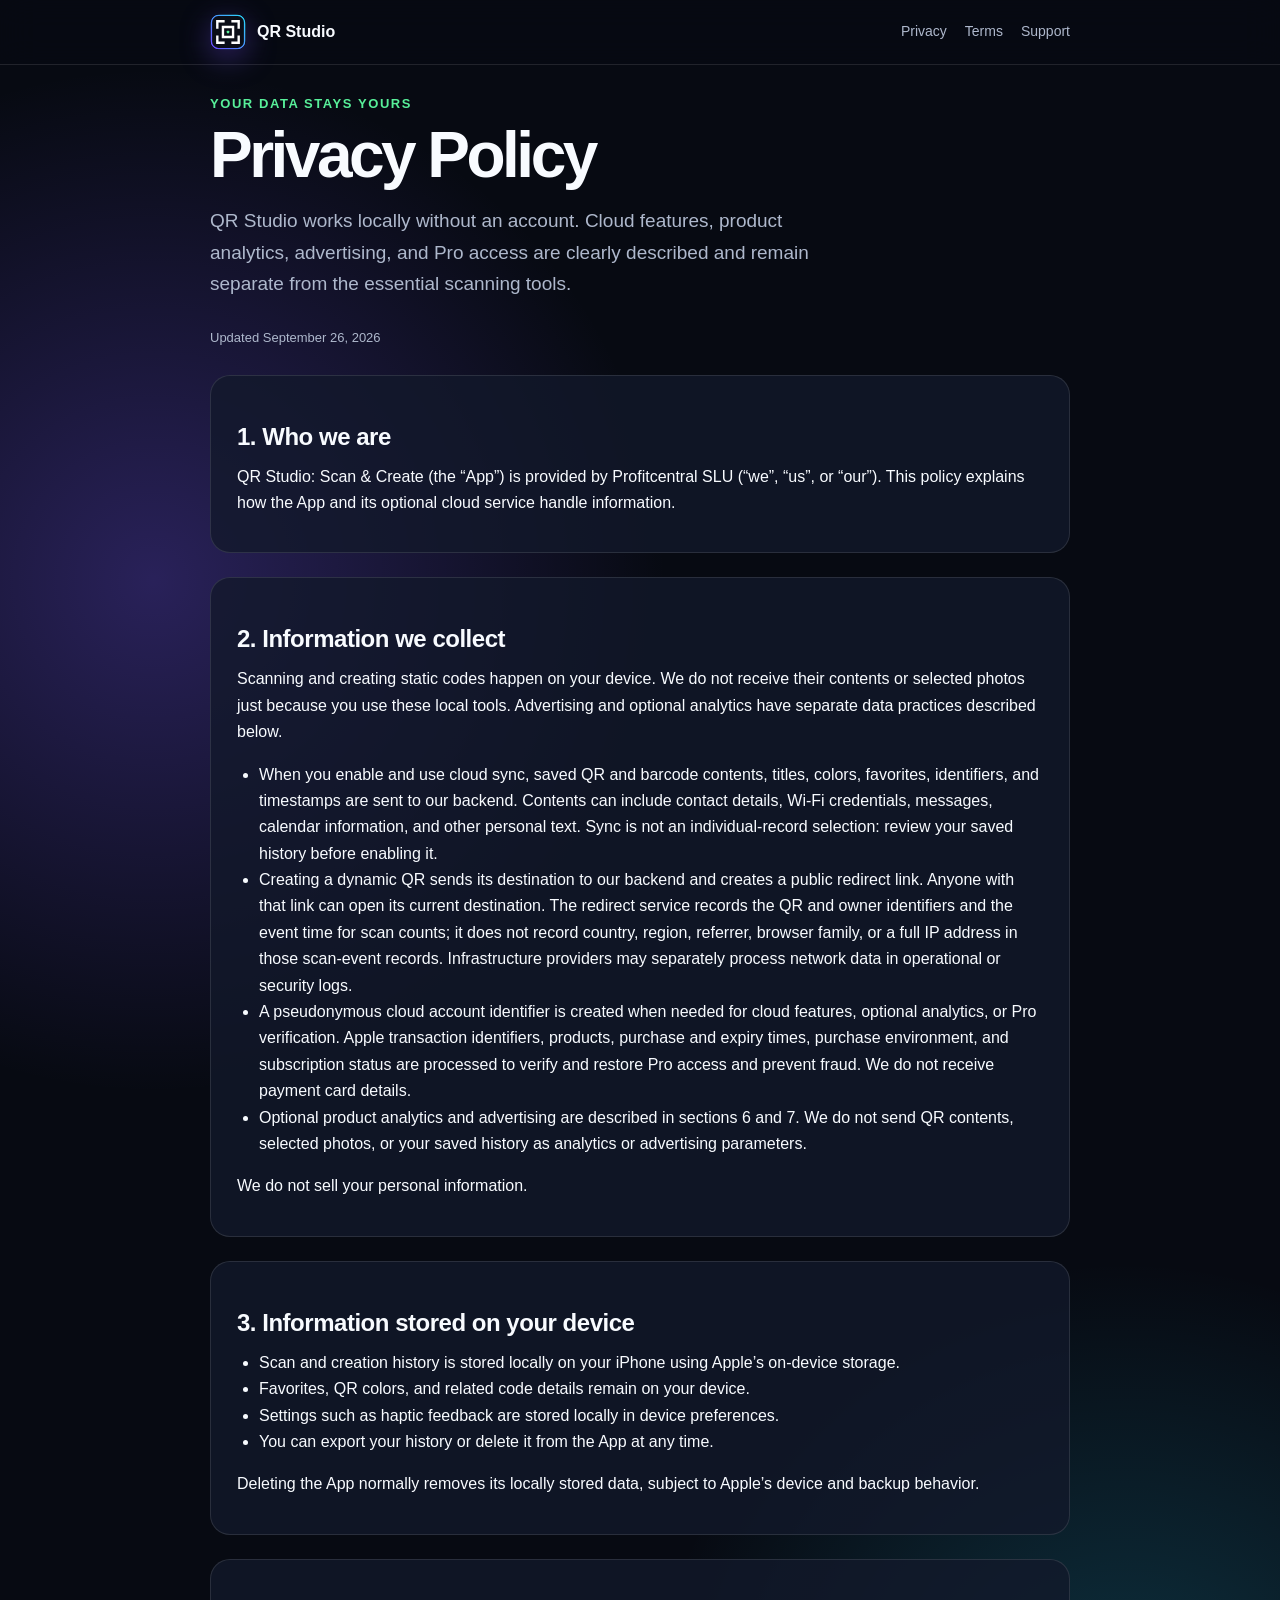
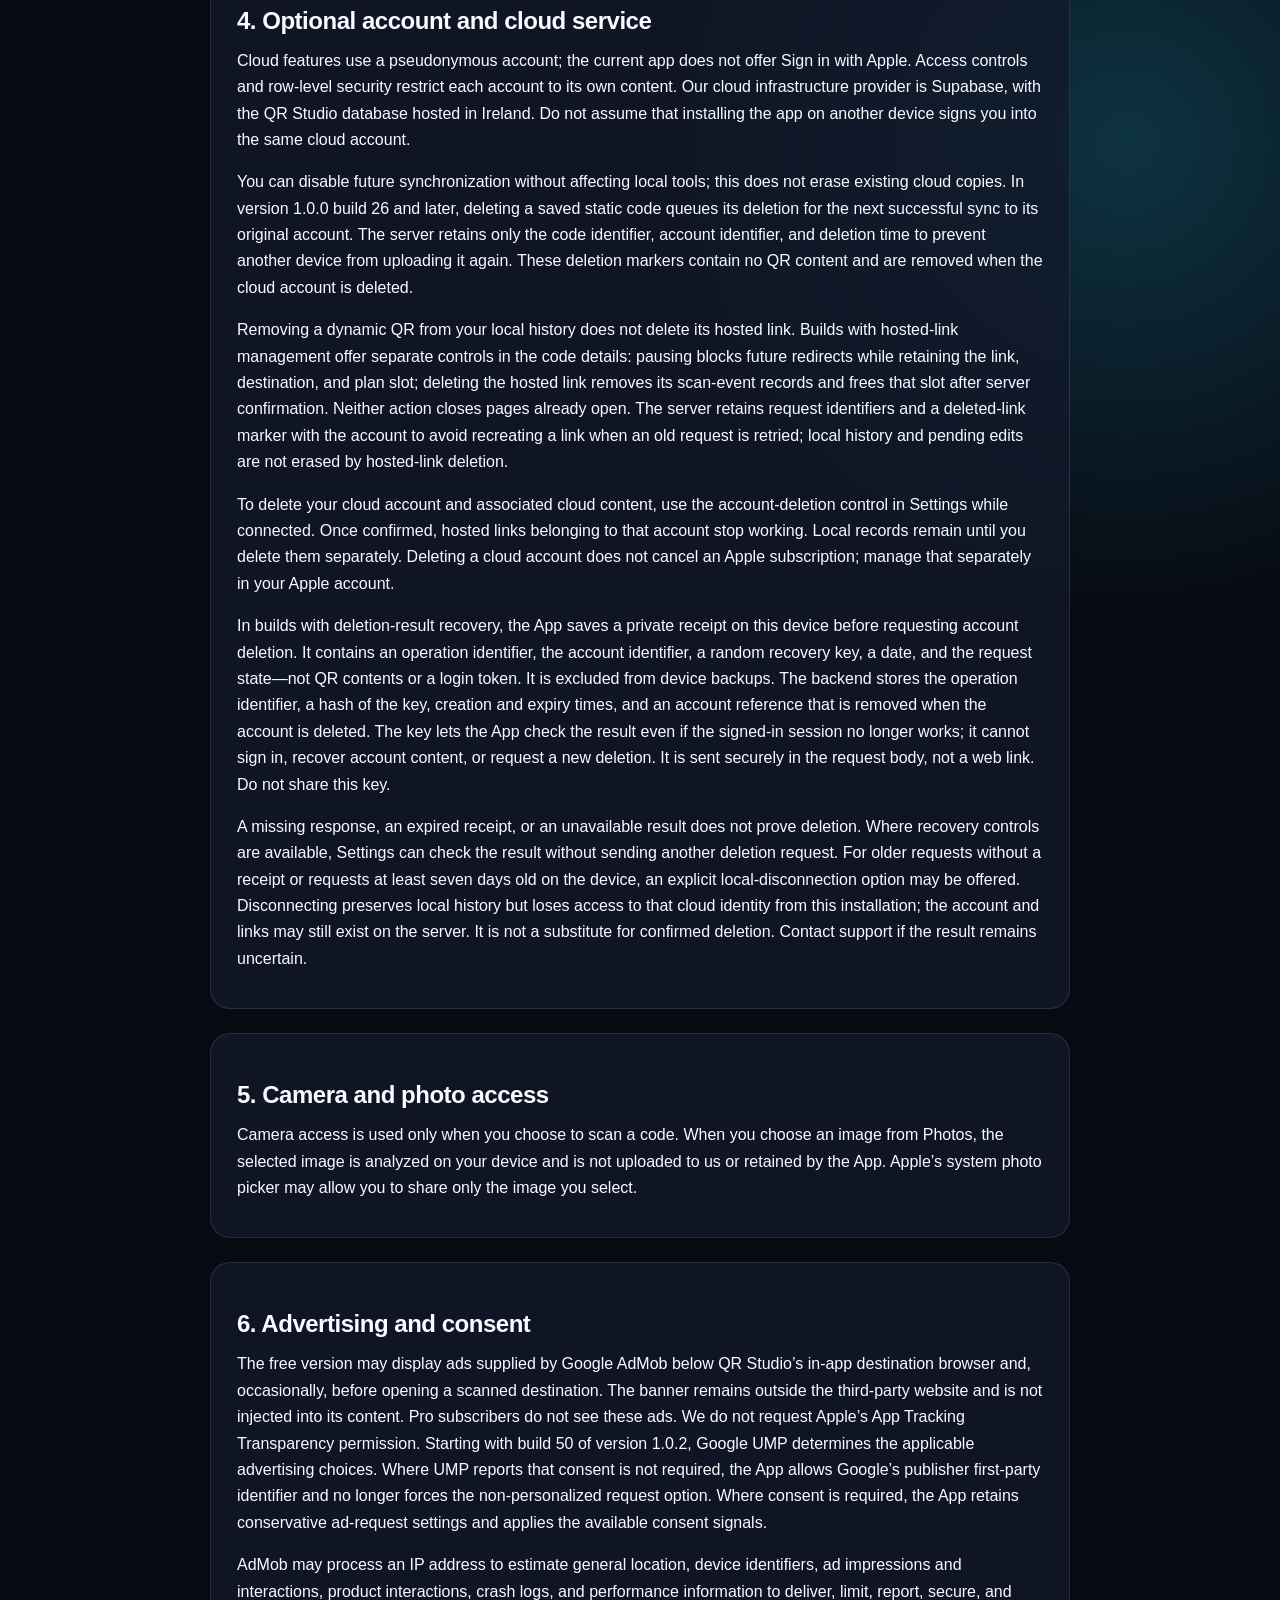
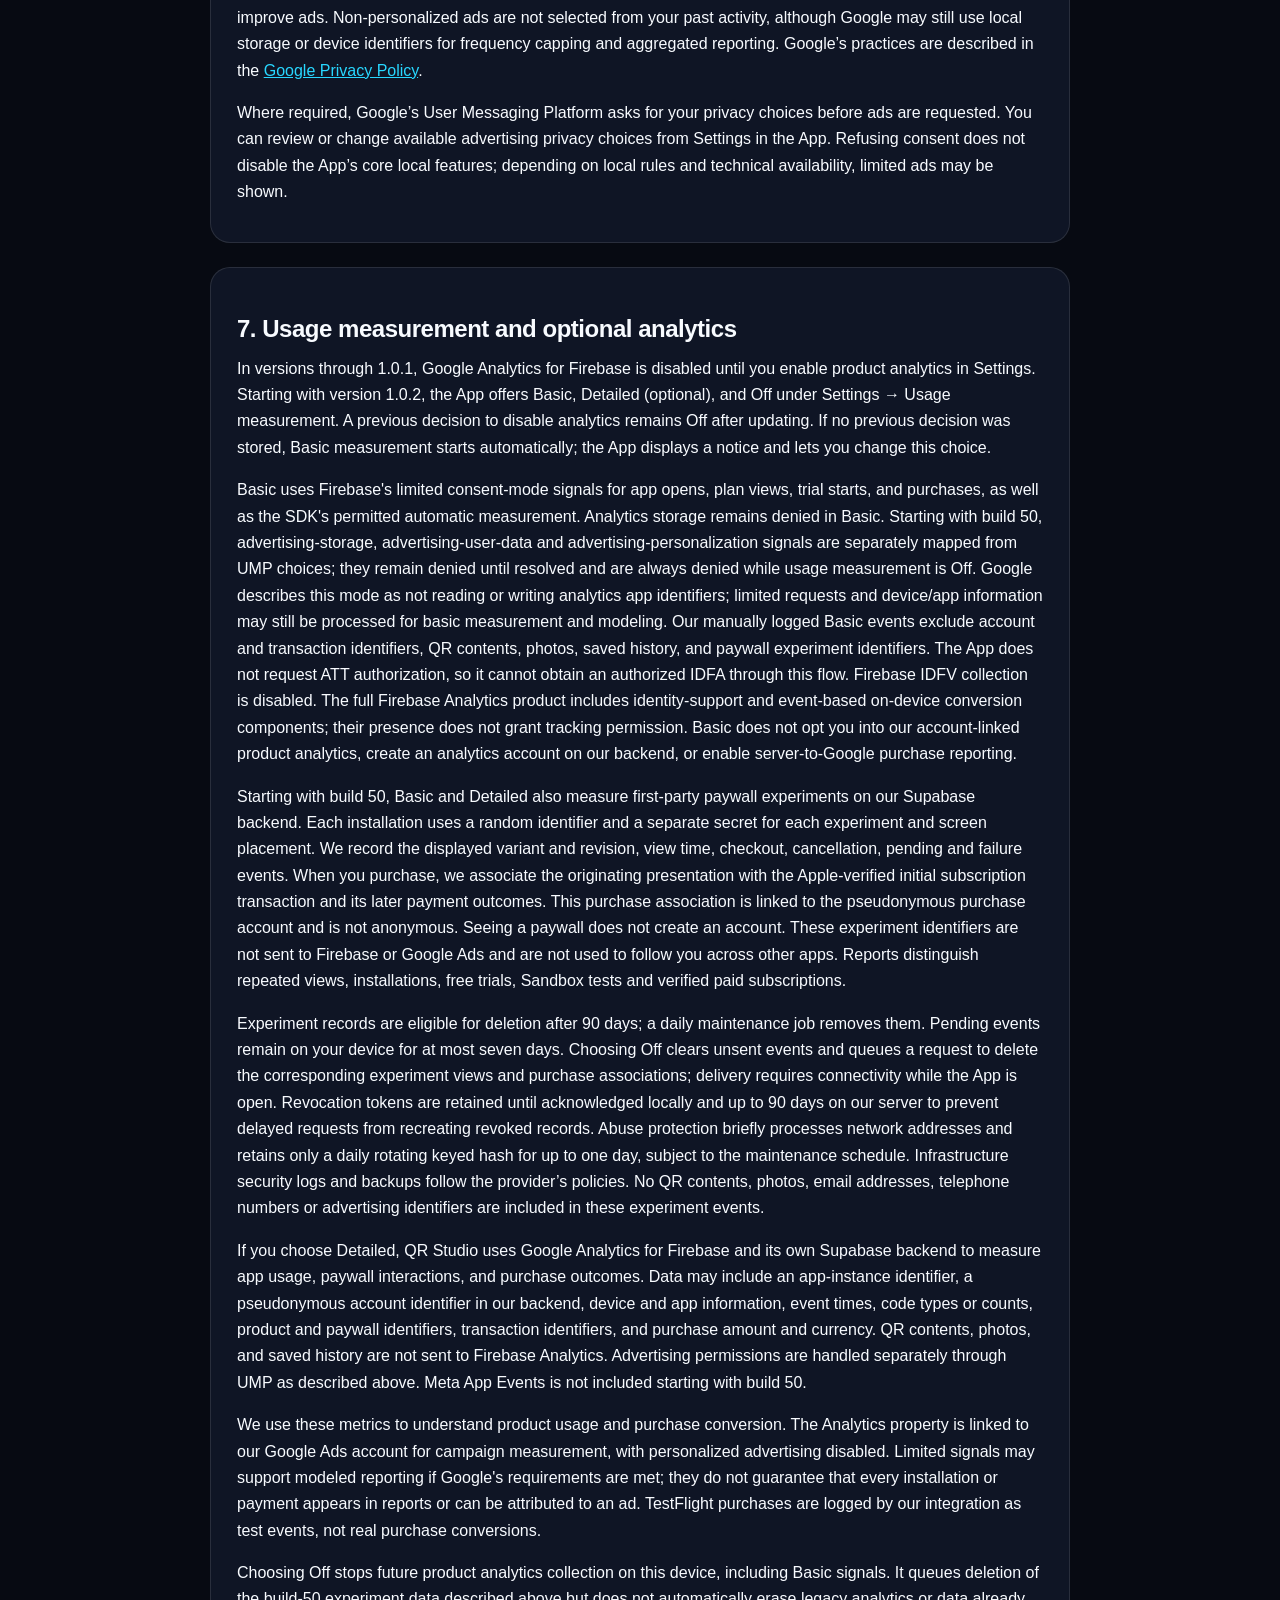
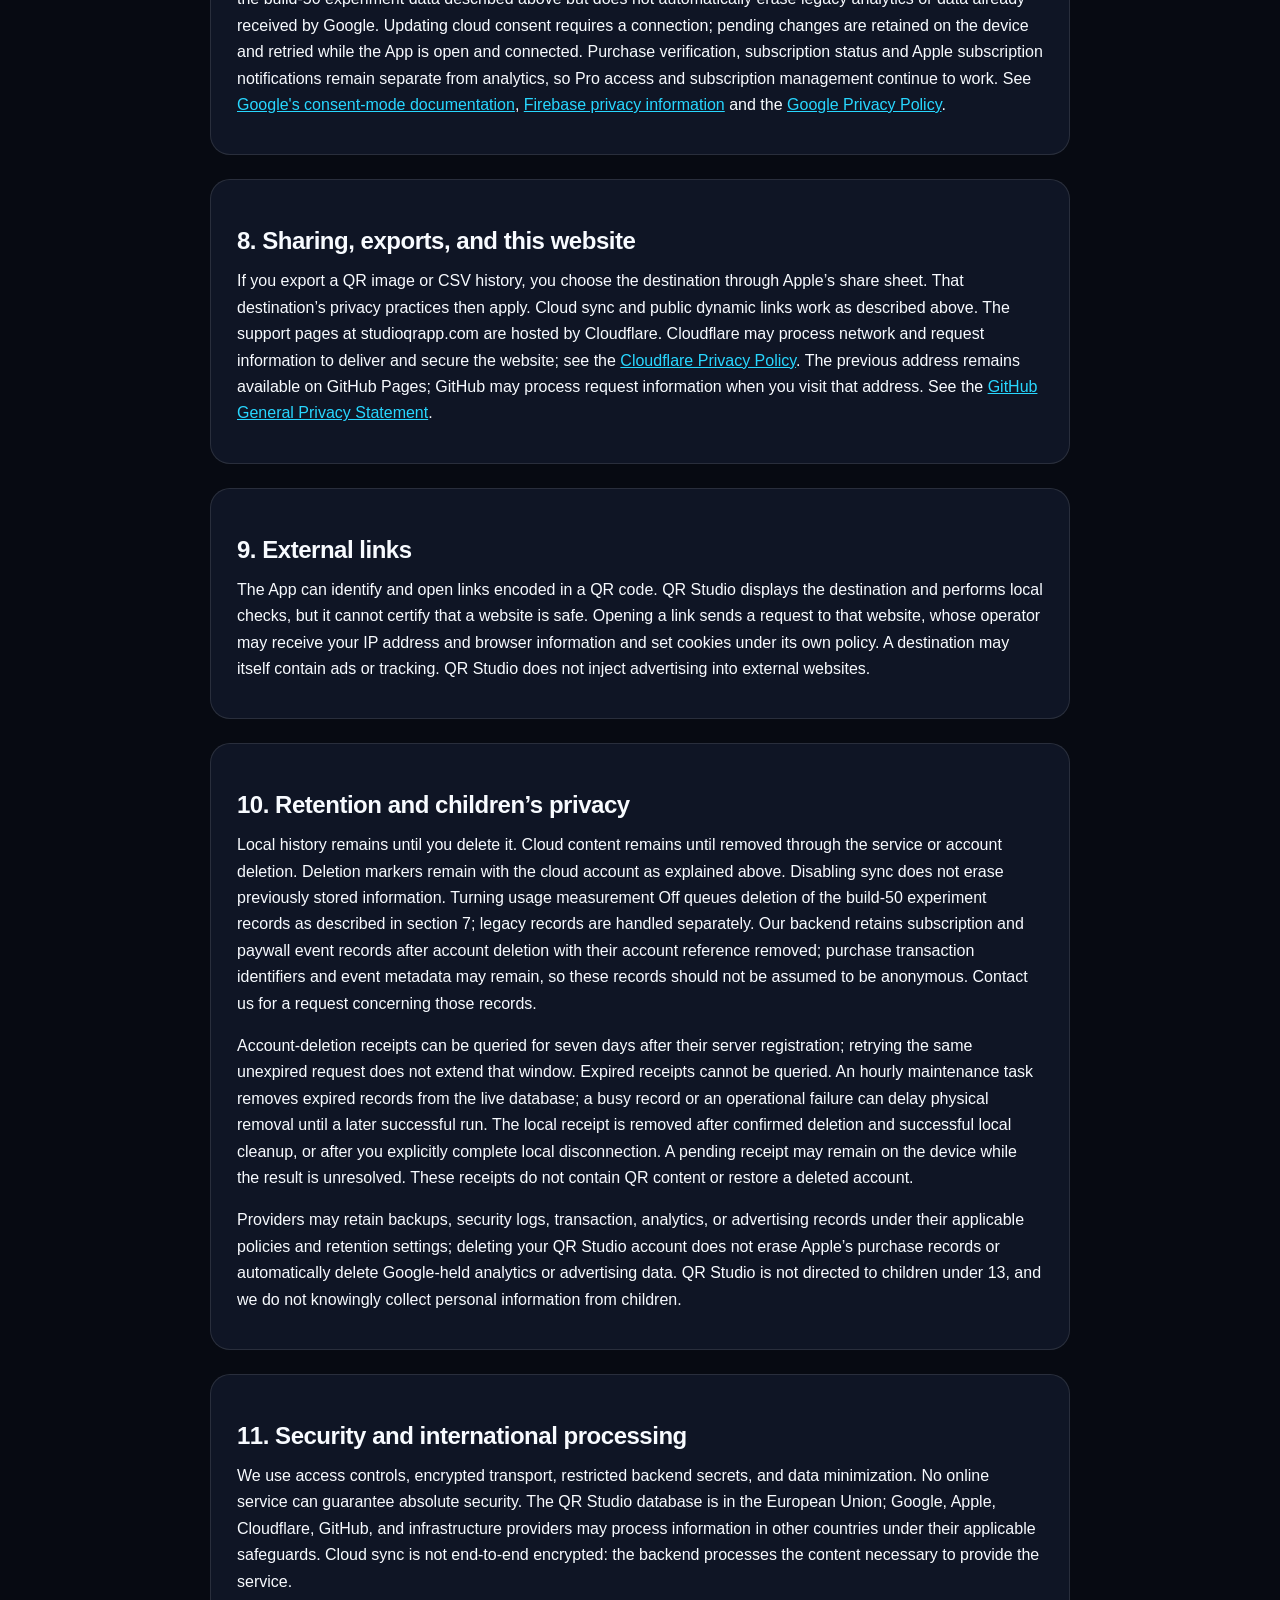
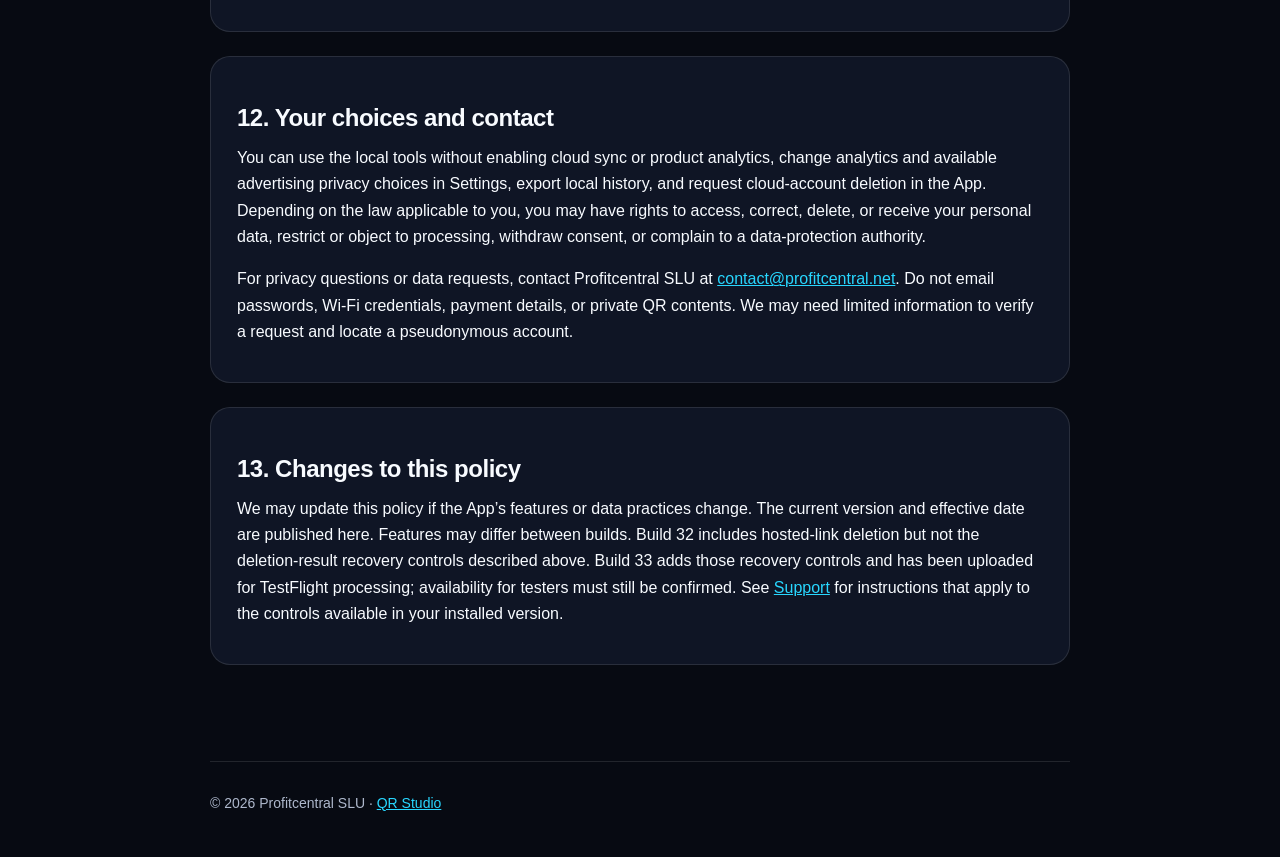
==== commit 0d819176: "docs: clarify ATT authorization versus SDK identity support" ====
--- a/privacy.html
+++ b/privacy.html
@@ -11,7 +11,7 @@
     <section class="section"><h2>4. Optional account and cloud service</h2><p>Cloud features use a pseudonymous account; the current app does not offer Sign in with Apple. Access controls and row-level security restrict each account to its own content. Our cloud infrastructure provider is Supabase, with the QR Studio database hosted in Ireland. Do not assume that installing the app on another device signs you into the same cloud account.</p><p>You can disable future synchronization without affecting local tools; this does not erase existing cloud copies. In version 1.0.0 build 26 and later, deleting a saved static code queues its deletion for the next successful sync to its original account. The server retains only the code identifier, account identifier, and deletion time to prevent another device from uploading it again. These deletion markers contain no QR content and are removed when the cloud account is deleted.</p><p>Removing a dynamic QR from your local history does not delete its hosted link. Builds with hosted-link management offer separate controls in the code details: pausing blocks future redirects while retaining the link, destination, and plan slot; deleting the hosted link removes its scan-event records and frees that slot after server confirmation. Neither action closes pages already open. The server retains request identifiers and a deleted-link marker with the account to avoid recreating a link when an old request is retried; local history and pending edits are not erased by hosted-link deletion.</p><p>To delete your cloud account and associated cloud content, use the account-deletion control in Settings while connected. Once confirmed, hosted links belonging to that account stop working. Local records remain until you delete them separately. Deleting a cloud account does not cancel an Apple subscription; manage that separately in your Apple account.</p><p>In builds with deletion-result recovery, the App saves a private receipt on this device before requesting account deletion. It contains an operation identifier, the account identifier, a random recovery key, a date, and the request state—not QR contents or a login token. It is excluded from device backups. The backend stores the operation identifier, a hash of the key, creation and expiry times, and an account reference that is removed when the account is deleted. The key lets the App check the result even if the signed-in session no longer works; it cannot sign in, recover account content, or request a new deletion. It is sent securely in the request body, not a web link. Do not share this key.</p><p>A missing response, an expired receipt, or an unavailable result does not prove deletion. Where recovery controls are available, Settings can check the result without sending another deletion request. For older requests without a receipt or requests at least seven days old on the device, an explicit local-disconnection option may be offered. Disconnecting preserves local history but loses access to that cloud identity from this installation; the account and links may still exist on the server. It is not a substitute for confirmed deletion. Contact support if the result remains uncertain.</p></section>
     <section class="section"><h2>5. Camera and photo access</h2><p>Camera access is used only when you choose to scan a code. When you choose an image from Photos, the selected image is analyzed on your device and is not uploaded to us or retained by the App. Apple’s system photo picker may allow you to share only the image you select.</p></section>
     <section class="section"><h2>6. Advertising and consent</h2><p>The free version may display ads supplied by Google AdMob below QR Studio’s in-app destination browser and, occasionally, before opening a scanned destination. The banner remains outside the third-party website and is not injected into its content. Pro subscribers do not see these ads. We do not request Apple’s App Tracking Transparency permission. Starting with build 50 of version 1.0.2, Google UMP determines the applicable advertising choices. Where UMP reports that consent is not required, the App allows Google’s publisher first-party identifier and no longer forces the non-personalized request option. Where consent is required, the App retains conservative ad-request settings and applies the available consent signals.</p><p>AdMob may process an IP address to estimate general location, device identifiers, ad impressions and interactions, product interactions, crash logs, and performance information to deliver, limit, report, secure, and improve ads. Non-personalized ads are not selected from your past activity, although Google may still use local storage or device identifiers for frequency capping and aggregated reporting. Google’s practices are described in the <a href="https://policies.google.com/privacy">Google Privacy Policy</a>.</p><p>Where required, Google’s User Messaging Platform asks for your privacy choices before ads are requested. You can review or change available advertising privacy choices from Settings in the App. Refusing consent does not disable the App’s core local features; depending on local rules and technical availability, limited ads may be shown.</p></section>
-    <section class="section"><h2>7. Usage measurement and optional analytics</h2><p>In versions through 1.0.1, Google Analytics for Firebase is disabled until you enable product analytics in Settings. Starting with version 1.0.2, the App offers Basic, Detailed (optional), and Off under Settings → Usage measurement. A previous decision to disable analytics remains Off after updating. If no previous decision was stored, Basic measurement starts automatically; the App displays a notice and lets you change this choice.</p><p>Basic uses Firebase's limited consent-mode signals for app opens, plan views, trial starts, and purchases, as well as the SDK's permitted automatic measurement. Analytics storage remains denied in Basic. Starting with build 50, advertising-storage, advertising-user-data and advertising-personalization signals are separately mapped from UMP choices; they remain denied until resolved and are always denied while usage measurement is Off. Google describes this mode as not reading or writing analytics app identifiers; limited requests and device/app information may still be processed for basic measurement and modeling. Our manually logged Basic events exclude account and transaction identifiers, QR contents, photos, saved history, and paywall experiment identifiers. The integration disables IDFA and IDFV collection. Basic does not opt you into our account-linked product analytics, create an analytics account on our backend, or enable server-to-Google purchase reporting.</p><p>Starting with build 50, Basic and Detailed also measure first-party paywall experiments on our Supabase backend. Each installation uses a random identifier and a separate secret for each experiment and screen placement. We record the displayed variant and revision, view time, checkout, cancellation, pending and failure events. When you purchase, we associate the originating presentation with the Apple-verified initial subscription transaction and its later payment outcomes. This purchase association is linked to the pseudonymous purchase account and is not anonymous. Seeing a paywall does not create an account. These experiment identifiers are not sent to Firebase or Google Ads and are not used to follow you across other apps. Reports distinguish repeated views, installations, free trials, Sandbox tests and verified paid subscriptions.</p><p>Experiment records are eligible for deletion after 90 days; a daily maintenance job removes them. Pending events remain on your device for at most seven days. Choosing Off clears unsent events and queues a request to delete the corresponding experiment views and purchase associations; delivery requires connectivity while the App is open. Revocation tokens are retained until acknowledged locally and up to 90 days on our server to prevent delayed requests from recreating revoked records. Abuse protection briefly processes network addresses and retains only a daily rotating keyed hash for up to one day, subject to the maintenance schedule. Infrastructure security logs and backups follow the provider’s policies. No QR contents, photos, email addresses, telephone numbers or advertising identifiers are included in these experiment events.</p><p>If you choose Detailed, QR Studio uses Google Analytics for Firebase and its own Supabase backend to measure app usage, paywall interactions, and purchase outcomes. Data may include an app-instance identifier, a pseudonymous account identifier in our backend, device and app information, event times, code types or counts, product and paywall identifiers, transaction identifiers, and purchase amount and currency. QR contents, photos, and saved history are not sent to Firebase Analytics. Advertising permissions are handled separately through UMP as described above. Meta App Events is not included starting with build 50.</p><p>We use these metrics to understand product usage and purchase conversion. The Analytics property is linked to our Google Ads account for campaign measurement, with personalized advertising disabled. Limited signals may support modeled reporting if Google's requirements are met; they do not guarantee that every installation or payment appears in reports or can be attributed to an ad. TestFlight purchases are logged by our integration as test events, not real purchase conversions.</p><p>Choosing Off stops future product analytics collection on this device, including Basic signals. It queues deletion of the build-50 experiment data described above but does not automatically erase legacy analytics or data already received by Google. Updating cloud consent requires a connection; pending changes are retained on the device and retried while the App is open and connected. Purchase verification, subscription status and Apple subscription notifications remain separate from analytics, so Pro access and subscription management continue to work. See <a href="https://developers.google.com/tag-platform/security/concepts/consent-mode">Google's consent-mode documentation</a>, <a href="https://firebase.google.com/support/privacy">Firebase privacy information</a> and the <a href="https://policies.google.com/privacy">Google Privacy Policy</a>.</p></section>
+    <section class="section"><h2>7. Usage measurement and optional analytics</h2><p>In versions through 1.0.1, Google Analytics for Firebase is disabled until you enable product analytics in Settings. Starting with version 1.0.2, the App offers Basic, Detailed (optional), and Off under Settings → Usage measurement. A previous decision to disable analytics remains Off after updating. If no previous decision was stored, Basic measurement starts automatically; the App displays a notice and lets you change this choice.</p><p>Basic uses Firebase's limited consent-mode signals for app opens, plan views, trial starts, and purchases, as well as the SDK's permitted automatic measurement. Analytics storage remains denied in Basic. Starting with build 50, advertising-storage, advertising-user-data and advertising-personalization signals are separately mapped from UMP choices; they remain denied until resolved and are always denied while usage measurement is Off. Google describes this mode as not reading or writing analytics app identifiers; limited requests and device/app information may still be processed for basic measurement and modeling. Our manually logged Basic events exclude account and transaction identifiers, QR contents, photos, saved history, and paywall experiment identifiers. The App does not request ATT authorization, so it cannot obtain an authorized IDFA through this flow. Firebase IDFV collection is disabled. The full Firebase Analytics product includes identity-support and event-based on-device conversion components; their presence does not grant tracking permission. Basic does not opt you into our account-linked product analytics, create an analytics account on our backend, or enable server-to-Google purchase reporting.</p><p>Starting with build 50, Basic and Detailed also measure first-party paywall experiments on our Supabase backend. Each installation uses a random identifier and a separate secret for each experiment and screen placement. We record the displayed variant and revision, view time, checkout, cancellation, pending and failure events. When you purchase, we associate the originating presentation with the Apple-verified initial subscription transaction and its later payment outcomes. This purchase association is linked to the pseudonymous purchase account and is not anonymous. Seeing a paywall does not create an account. These experiment identifiers are not sent to Firebase or Google Ads and are not used to follow you across other apps. Reports distinguish repeated views, installations, free trials, Sandbox tests and verified paid subscriptions.</p><p>Experiment records are eligible for deletion after 90 days; a daily maintenance job removes them. Pending events remain on your device for at most seven days. Choosing Off clears unsent events and queues a request to delete the corresponding experiment views and purchase associations; delivery requires connectivity while the App is open. Revocation tokens are retained until acknowledged locally and up to 90 days on our server to prevent delayed requests from recreating revoked records. Abuse protection briefly processes network addresses and retains only a daily rotating keyed hash for up to one day, subject to the maintenance schedule. Infrastructure security logs and backups follow the provider’s policies. No QR contents, photos, email addresses, telephone numbers or advertising identifiers are included in these experiment events.</p><p>If you choose Detailed, QR Studio uses Google Analytics for Firebase and its own Supabase backend to measure app usage, paywall interactions, and purchase outcomes. Data may include an app-instance identifier, a pseudonymous account identifier in our backend, device and app information, event times, code types or counts, product and paywall identifiers, transaction identifiers, and purchase amount and currency. QR contents, photos, and saved history are not sent to Firebase Analytics. Advertising permissions are handled separately through UMP as described above. Meta App Events is not included starting with build 50.</p><p>We use these metrics to understand product usage and purchase conversion. The Analytics property is linked to our Google Ads account for campaign measurement, with personalized advertising disabled. Limited signals may support modeled reporting if Google's requirements are met; they do not guarantee that every installation or payment appears in reports or can be attributed to an ad. TestFlight purchases are logged by our integration as test events, not real purchase conversions.</p><p>Choosing Off stops future product analytics collection on this device, including Basic signals. It queues deletion of the build-50 experiment data described above but does not automatically erase legacy analytics or data already received by Google. Updating cloud consent requires a connection; pending changes are retained on the device and retried while the App is open and connected. Purchase verification, subscription status and Apple subscription notifications remain separate from analytics, so Pro access and subscription management continue to work. See <a href="https://developers.google.com/tag-platform/security/concepts/consent-mode">Google's consent-mode documentation</a>, <a href="https://firebase.google.com/support/privacy">Firebase privacy information</a> and the <a href="https://policies.google.com/privacy">Google Privacy Policy</a>.</p></section>
     <section class="section"><h2>8. Sharing, exports, and this website</h2><p>If you export a QR image or CSV history, you choose the destination through Apple’s share sheet. That destination’s privacy practices then apply. Cloud sync and public dynamic links work as described above. The support pages at studioqrapp.com are hosted by Cloudflare. Cloudflare may process network and request information to deliver and secure the website; see the <a href="https://www.cloudflare.com/privacypolicy/">Cloudflare Privacy Policy</a>. The previous address remains available on GitHub Pages; GitHub may process request information when you visit that address. See the <a href="https://docs.github.com/en/site-policy/privacy-policies/github-general-privacy-statement">GitHub General Privacy Statement</a>.</p></section>
     <section class="section"><h2>9. External links</h2><p>The App can identify and open links encoded in a QR code. QR Studio displays the destination and performs local checks, but it cannot certify that a website is safe. Opening a link sends a request to that website, whose operator may receive your IP address and browser information and set cookies under its own policy. A destination may itself contain ads or tracking. QR Studio does not inject advertising into external websites.</p></section>
     <section class="section"><h2>10. Retention and children’s privacy</h2><p>Local history remains until you delete it. Cloud content remains until removed through the service or account deletion. Deletion markers remain with the cloud account as explained above. Disabling sync does not erase previously stored information. Turning usage measurement Off queues deletion of the build-50 experiment records as described in section 7; legacy records are handled separately. Our backend retains subscription and paywall event records after account deletion with their account reference removed; purchase transaction identifiers and event metadata may remain, so these records should not be assumed to be anonymous. Contact us for a request concerning those records.</p><p>Account-deletion receipts can be queried for seven days after their server registration; retrying the same unexpired request does not extend that window. Expired receipts cannot be queried. An hourly maintenance task removes expired records from the live database; a busy record or an operational failure can delay physical removal until a later successful run. The local receipt is removed after confirmed deletion and successful local cleanup, or after you explicitly complete local disconnection. A pending receipt may remain on the device while the result is unresolved. These receipts do not contain QR content or restore a deleted account.</p><p>Providers may retain backups, security logs, transaction, analytics, or advertising records under their applicable policies and retention settings; deleting your QR Studio account does not erase Apple’s purchase records or automatically delete Google-held analytics or advertising data. QR Studio is not directed to children under 13, and we do not knowingly collect personal information from children.</p></section>
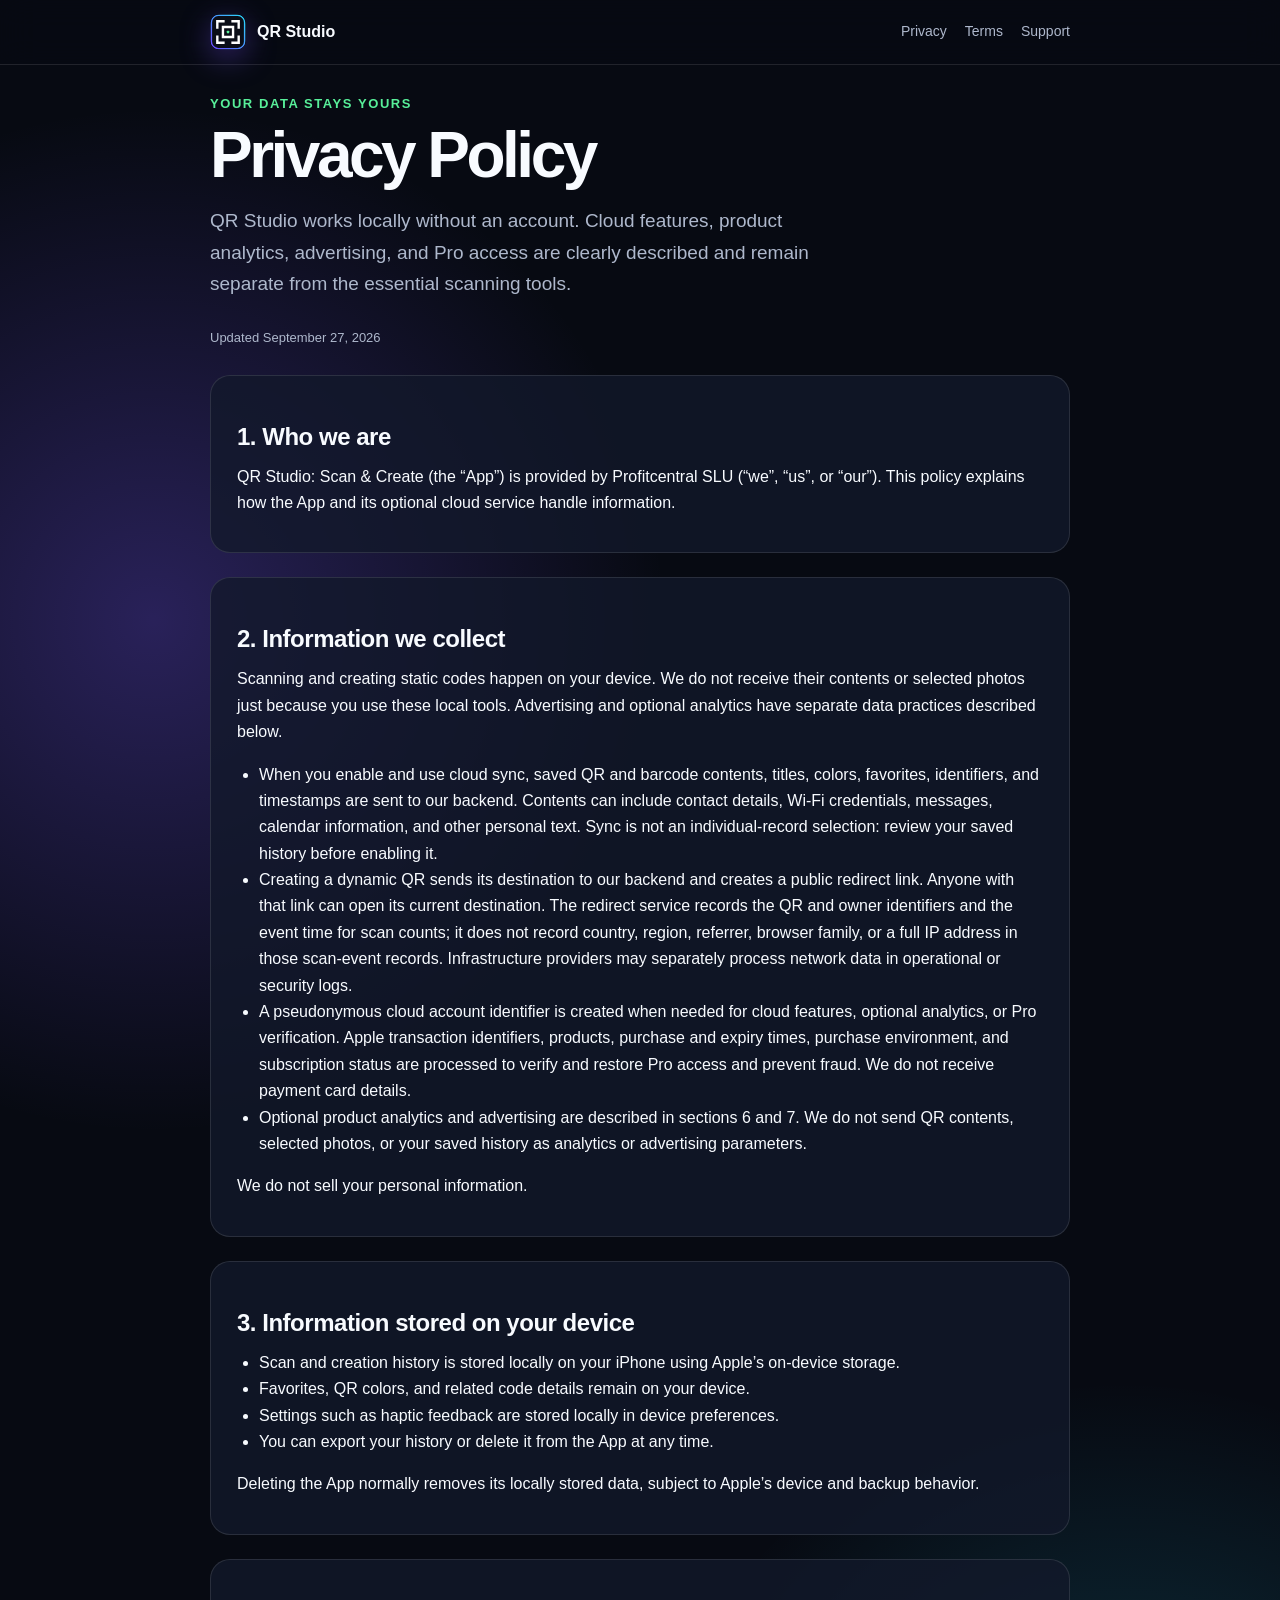
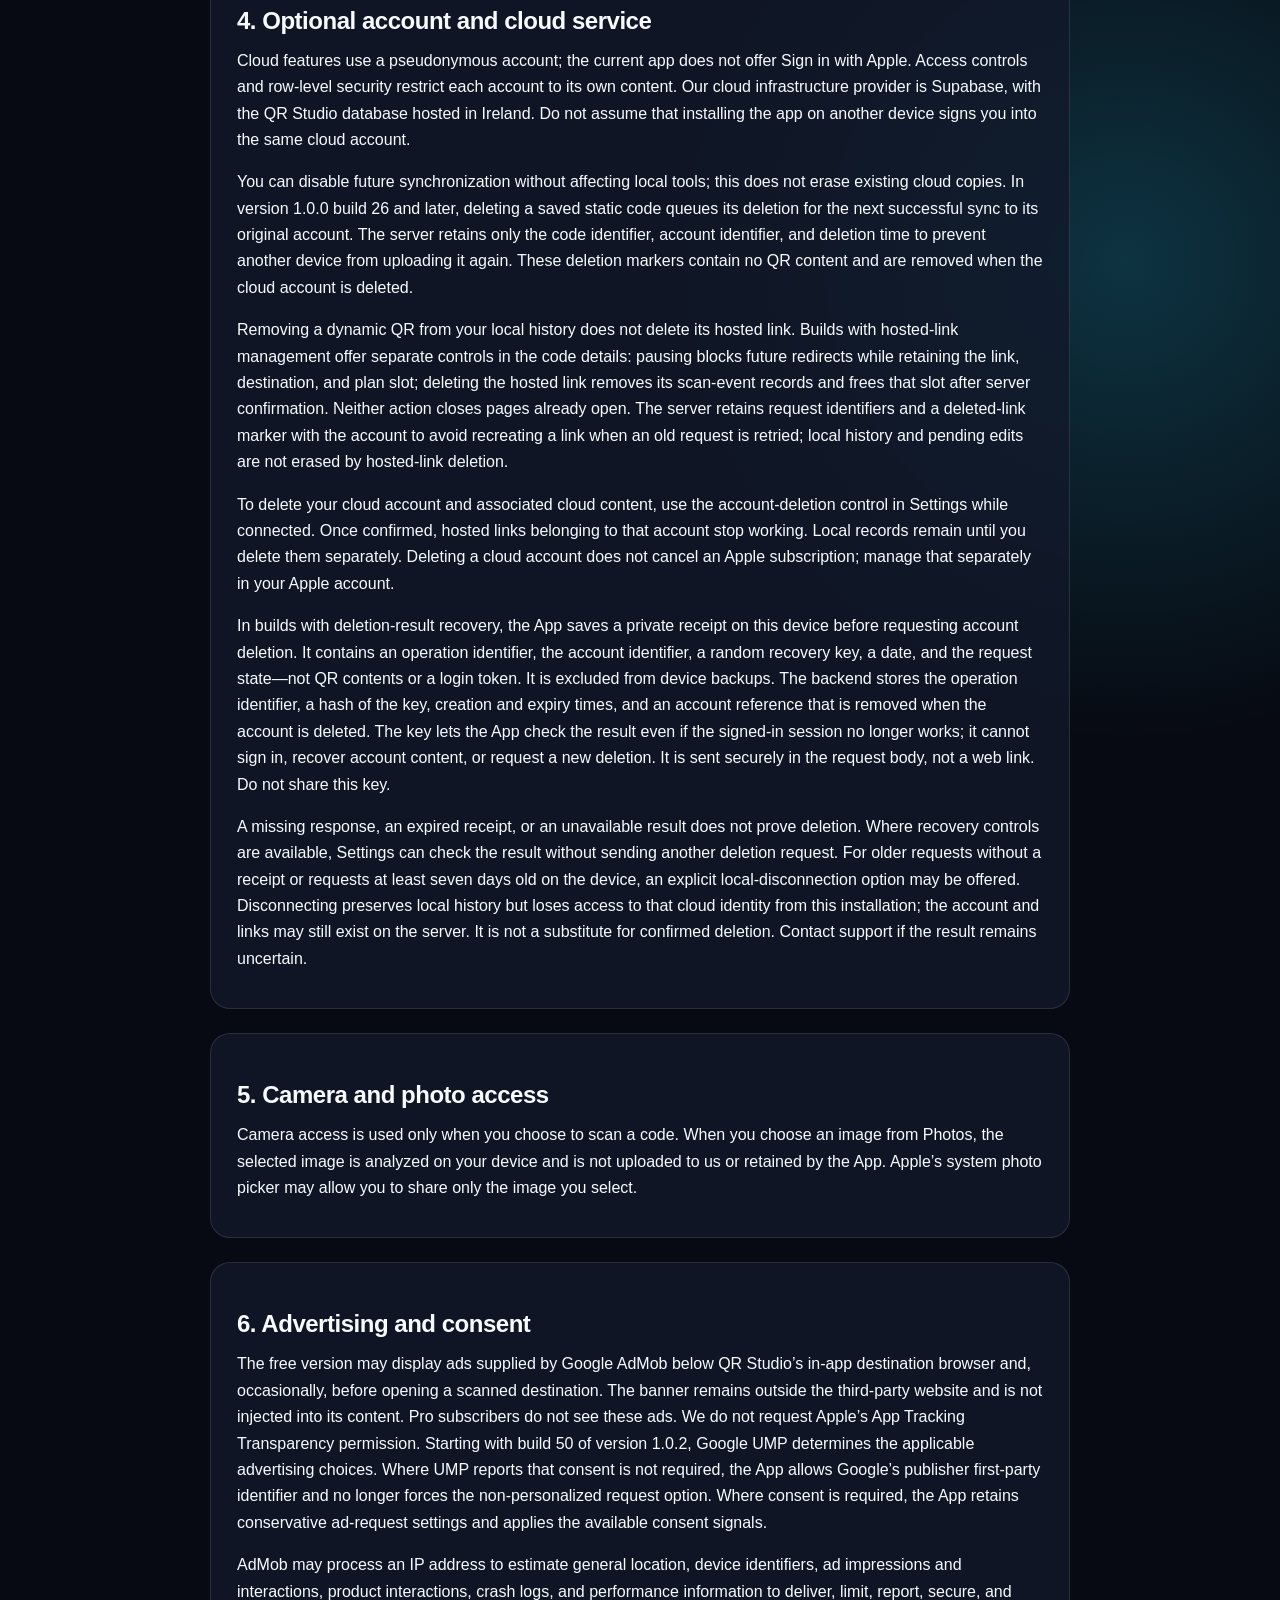
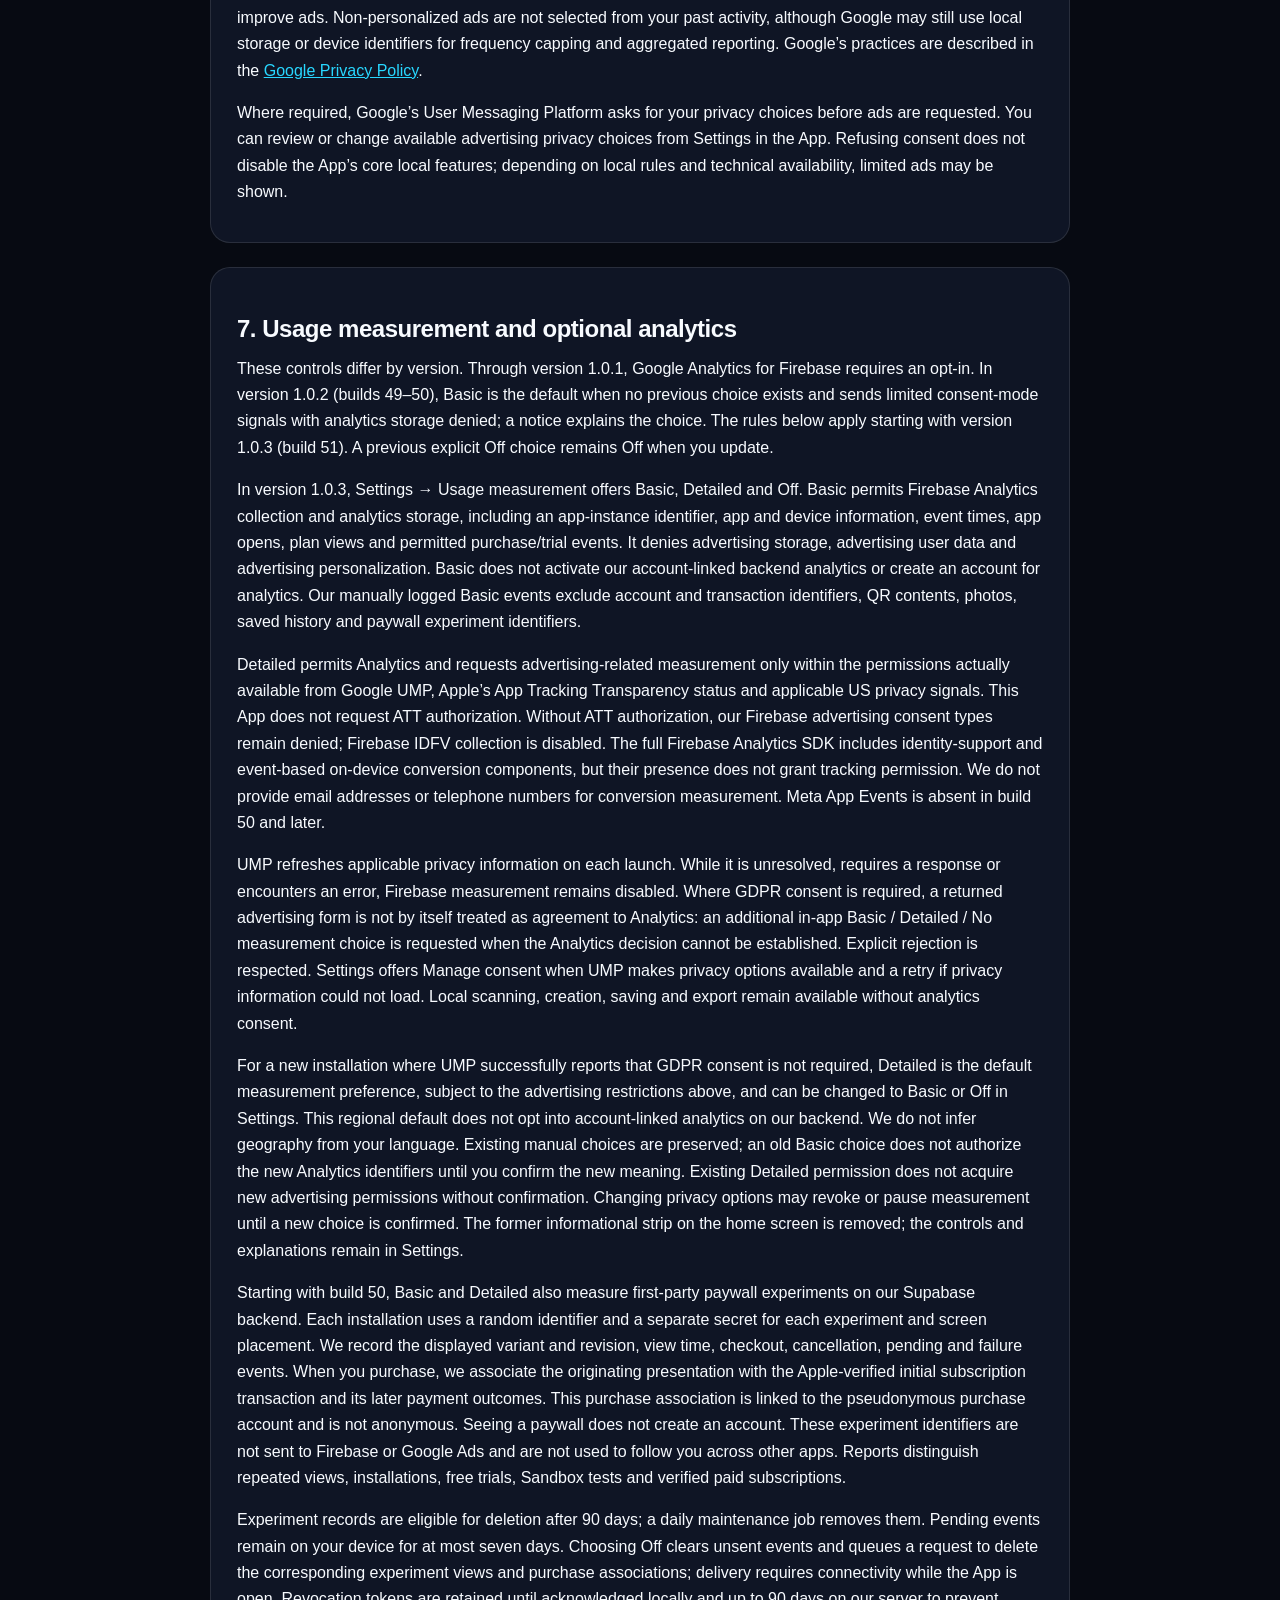
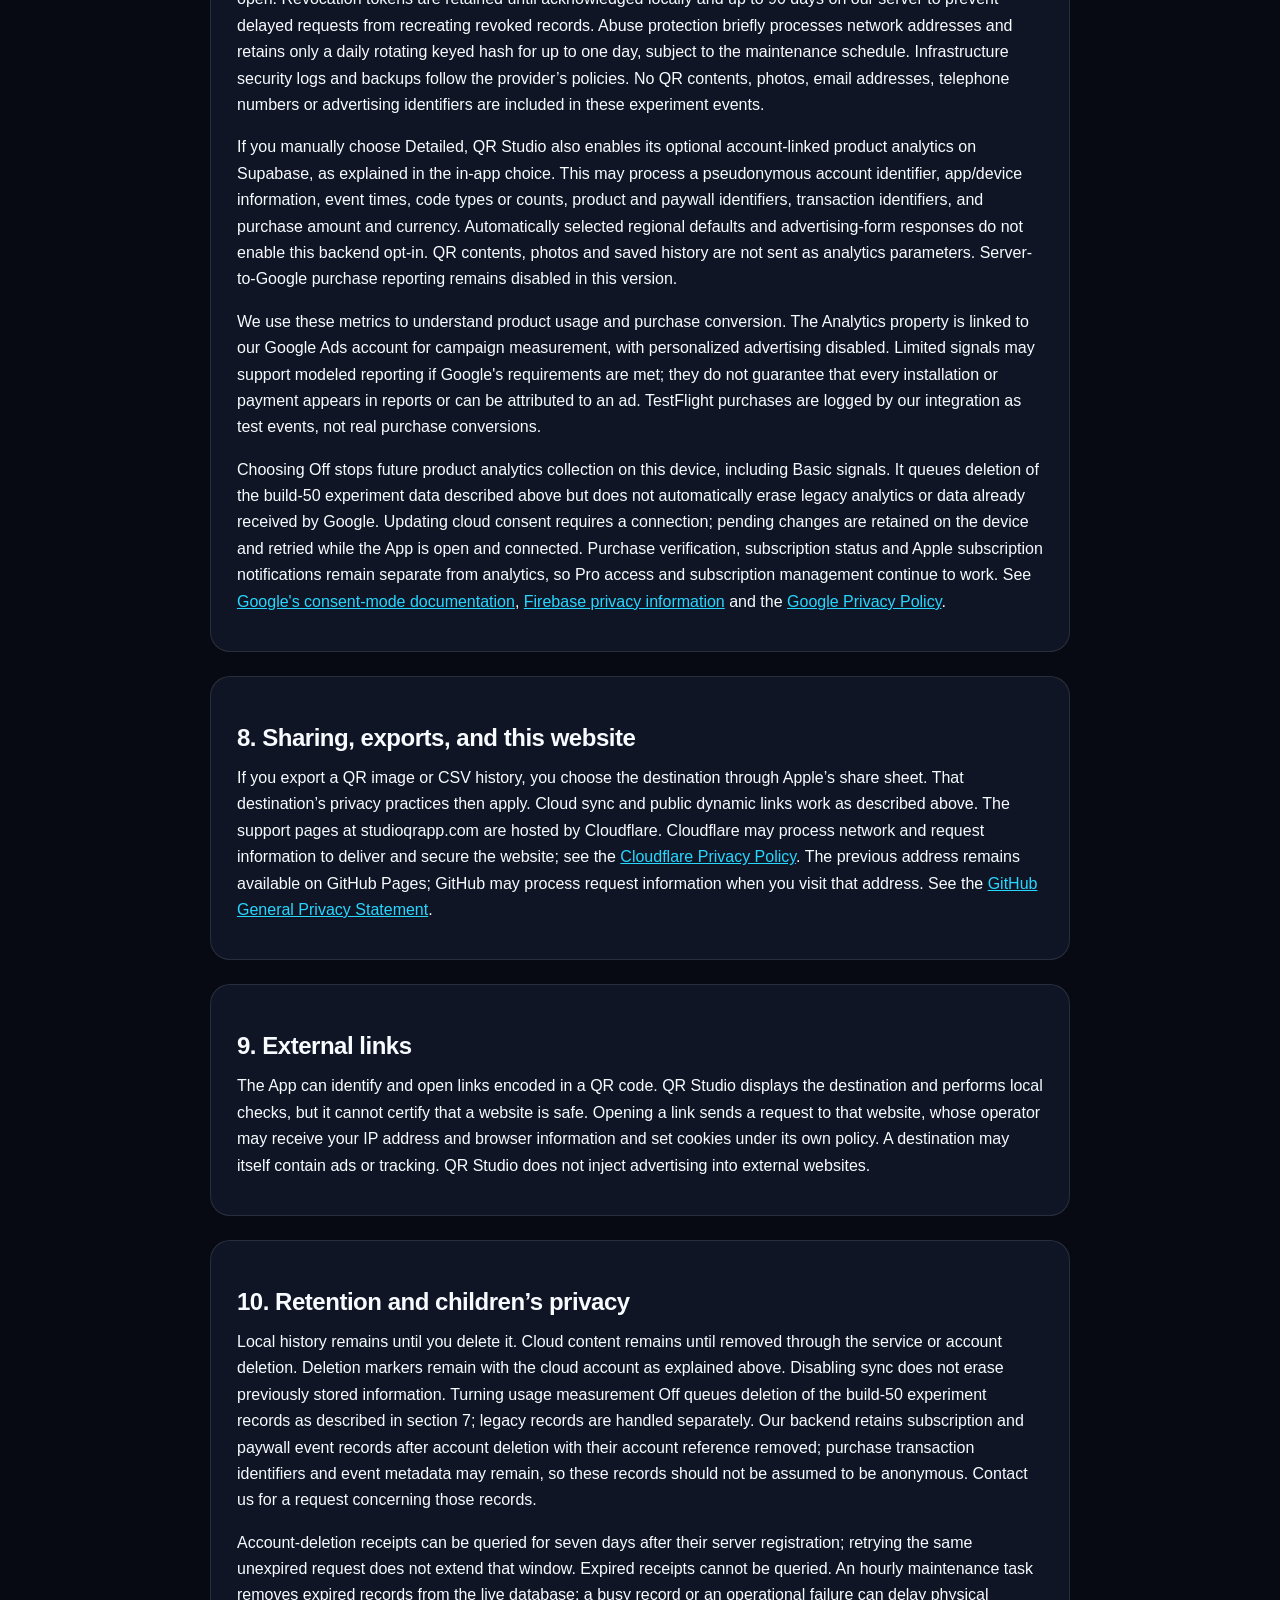
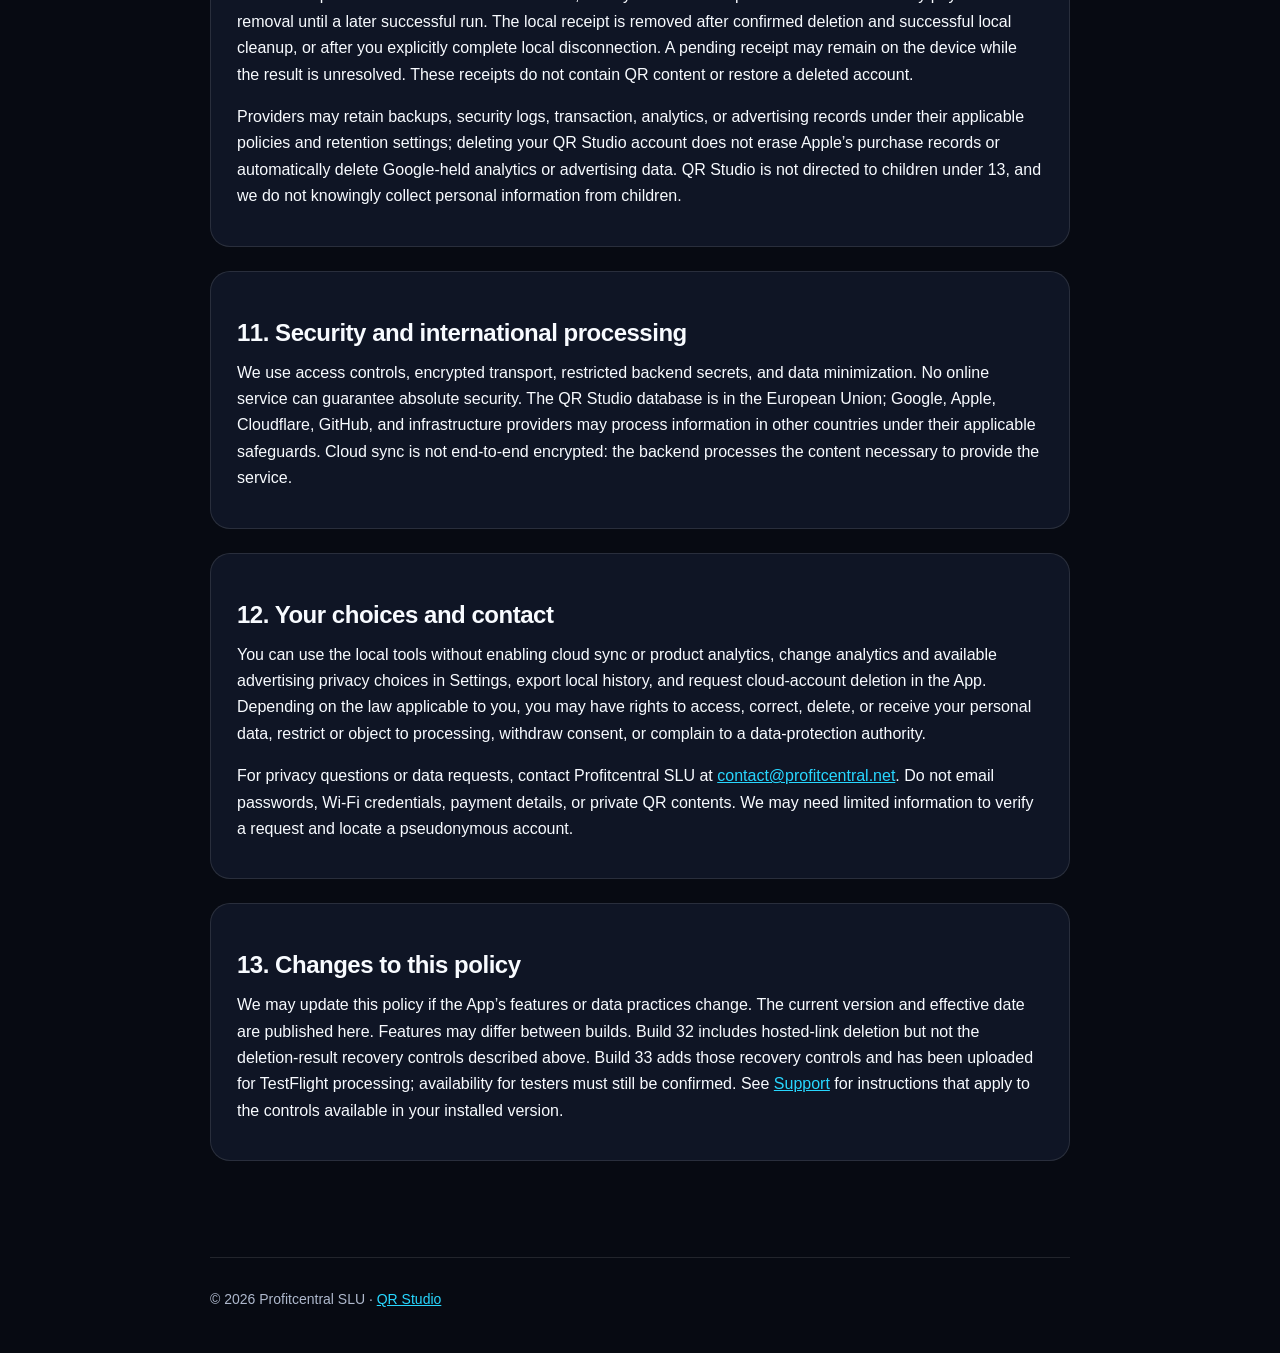
==== commit de403a07: "docs: disclose consent v2 measurement in QR Studio 1.0.3" ====
--- a/privacy.html
+++ b/privacy.html
@@ -4,14 +4,14 @@
 <body>
   <header class="topbar"><a class="brand" href="index.html"><img src="app-icon.svg" alt=""><span>QR Studio</span></a><nav><a href="privacy.html">Privacy</a><a href="terms.html">Terms</a><a href="support.html">Support</a></nav></header>
   <main class="legal">
-    <div class="eyebrow">Your data stays yours</div><h1>Privacy Policy</h1><p class="lead">QR Studio works locally without an account. Cloud features, product analytics, advertising, and Pro access are clearly described and remain separate from the essential scanning tools.</p><span class="updated">Updated September 26, 2026</span>
+    <div class="eyebrow">Your data stays yours</div><h1>Privacy Policy</h1><p class="lead">QR Studio works locally without an account. Cloud features, product analytics, advertising, and Pro access are clearly described and remain separate from the essential scanning tools.</p><span class="updated">Updated September 27, 2026</span>
     <section class="section"><h2>1. Who we are</h2><p>QR Studio: Scan &amp; Create (the “App”) is provided by Profitcentral SLU (“we”, “us”, or “our”). This policy explains how the App and its optional cloud service handle information.</p></section>
     <section class="section"><h2>2. Information we collect</h2><p>Scanning and creating static codes happen on your device. We do not receive their contents or selected photos just because you use these local tools. Advertising and optional analytics have separate data practices described below.</p><ul><li>When you enable and use cloud sync, saved QR and barcode contents, titles, colors, favorites, identifiers, and timestamps are sent to our backend. Contents can include contact details, Wi-Fi credentials, messages, calendar information, and other personal text. Sync is not an individual-record selection: review your saved history before enabling it.</li><li>Creating a dynamic QR sends its destination to our backend and creates a public redirect link. Anyone with that link can open its current destination. The redirect service records the QR and owner identifiers and the event time for scan counts; it does not record country, region, referrer, browser family, or a full IP address in those scan-event records. Infrastructure providers may separately process network data in operational or security logs.</li><li>A pseudonymous cloud account identifier is created when needed for cloud features, optional analytics, or Pro verification. Apple transaction identifiers, products, purchase and expiry times, purchase environment, and subscription status are processed to verify and restore Pro access and prevent fraud. We do not receive payment card details.</li><li>Optional product analytics and advertising are described in sections 6 and 7. We do not send QR contents, selected photos, or your saved history as analytics or advertising parameters.</li></ul><p>We do not sell your personal information.</p></section>
     <section class="section"><h2>3. Information stored on your device</h2><ul><li>Scan and creation history is stored locally on your iPhone using Apple’s on-device storage.</li><li>Favorites, QR colors, and related code details remain on your device.</li><li>Settings such as haptic feedback are stored locally in device preferences.</li><li>You can export your history or delete it from the App at any time.</li></ul><p>Deleting the App normally removes its locally stored data, subject to Apple’s device and backup behavior.</p></section>
     <section class="section"><h2>4. Optional account and cloud service</h2><p>Cloud features use a pseudonymous account; the current app does not offer Sign in with Apple. Access controls and row-level security restrict each account to its own content. Our cloud infrastructure provider is Supabase, with the QR Studio database hosted in Ireland. Do not assume that installing the app on another device signs you into the same cloud account.</p><p>You can disable future synchronization without affecting local tools; this does not erase existing cloud copies. In version 1.0.0 build 26 and later, deleting a saved static code queues its deletion for the next successful sync to its original account. The server retains only the code identifier, account identifier, and deletion time to prevent another device from uploading it again. These deletion markers contain no QR content and are removed when the cloud account is deleted.</p><p>Removing a dynamic QR from your local history does not delete its hosted link. Builds with hosted-link management offer separate controls in the code details: pausing blocks future redirects while retaining the link, destination, and plan slot; deleting the hosted link removes its scan-event records and frees that slot after server confirmation. Neither action closes pages already open. The server retains request identifiers and a deleted-link marker with the account to avoid recreating a link when an old request is retried; local history and pending edits are not erased by hosted-link deletion.</p><p>To delete your cloud account and associated cloud content, use the account-deletion control in Settings while connected. Once confirmed, hosted links belonging to that account stop working. Local records remain until you delete them separately. Deleting a cloud account does not cancel an Apple subscription; manage that separately in your Apple account.</p><p>In builds with deletion-result recovery, the App saves a private receipt on this device before requesting account deletion. It contains an operation identifier, the account identifier, a random recovery key, a date, and the request state—not QR contents or a login token. It is excluded from device backups. The backend stores the operation identifier, a hash of the key, creation and expiry times, and an account reference that is removed when the account is deleted. The key lets the App check the result even if the signed-in session no longer works; it cannot sign in, recover account content, or request a new deletion. It is sent securely in the request body, not a web link. Do not share this key.</p><p>A missing response, an expired receipt, or an unavailable result does not prove deletion. Where recovery controls are available, Settings can check the result without sending another deletion request. For older requests without a receipt or requests at least seven days old on the device, an explicit local-disconnection option may be offered. Disconnecting preserves local history but loses access to that cloud identity from this installation; the account and links may still exist on the server. It is not a substitute for confirmed deletion. Contact support if the result remains uncertain.</p></section>
     <section class="section"><h2>5. Camera and photo access</h2><p>Camera access is used only when you choose to scan a code. When you choose an image from Photos, the selected image is analyzed on your device and is not uploaded to us or retained by the App. Apple’s system photo picker may allow you to share only the image you select.</p></section>
     <section class="section"><h2>6. Advertising and consent</h2><p>The free version may display ads supplied by Google AdMob below QR Studio’s in-app destination browser and, occasionally, before opening a scanned destination. The banner remains outside the third-party website and is not injected into its content. Pro subscribers do not see these ads. We do not request Apple’s App Tracking Transparency permission. Starting with build 50 of version 1.0.2, Google UMP determines the applicable advertising choices. Where UMP reports that consent is not required, the App allows Google’s publisher first-party identifier and no longer forces the non-personalized request option. Where consent is required, the App retains conservative ad-request settings and applies the available consent signals.</p><p>AdMob may process an IP address to estimate general location, device identifiers, ad impressions and interactions, product interactions, crash logs, and performance information to deliver, limit, report, secure, and improve ads. Non-personalized ads are not selected from your past activity, although Google may still use local storage or device identifiers for frequency capping and aggregated reporting. Google’s practices are described in the <a href="https://policies.google.com/privacy">Google Privacy Policy</a>.</p><p>Where required, Google’s User Messaging Platform asks for your privacy choices before ads are requested. You can review or change available advertising privacy choices from Settings in the App. Refusing consent does not disable the App’s core local features; depending on local rules and technical availability, limited ads may be shown.</p></section>
-    <section class="section"><h2>7. Usage measurement and optional analytics</h2><p>In versions through 1.0.1, Google Analytics for Firebase is disabled until you enable product analytics in Settings. Starting with version 1.0.2, the App offers Basic, Detailed (optional), and Off under Settings → Usage measurement. A previous decision to disable analytics remains Off after updating. If no previous decision was stored, Basic measurement starts automatically; the App displays a notice and lets you change this choice.</p><p>Basic uses Firebase's limited consent-mode signals for app opens, plan views, trial starts, and purchases, as well as the SDK's permitted automatic measurement. Analytics storage remains denied in Basic. Starting with build 50, advertising-storage, advertising-user-data and advertising-personalization signals are separately mapped from UMP choices; they remain denied until resolved and are always denied while usage measurement is Off. Google describes this mode as not reading or writing analytics app identifiers; limited requests and device/app information may still be processed for basic measurement and modeling. Our manually logged Basic events exclude account and transaction identifiers, QR contents, photos, saved history, and paywall experiment identifiers. The App does not request ATT authorization, so it cannot obtain an authorized IDFA through this flow. Firebase IDFV collection is disabled. The full Firebase Analytics product includes identity-support and event-based on-device conversion components; their presence does not grant tracking permission. Basic does not opt you into our account-linked product analytics, create an analytics account on our backend, or enable server-to-Google purchase reporting.</p><p>Starting with build 50, Basic and Detailed also measure first-party paywall experiments on our Supabase backend. Each installation uses a random identifier and a separate secret for each experiment and screen placement. We record the displayed variant and revision, view time, checkout, cancellation, pending and failure events. When you purchase, we associate the originating presentation with the Apple-verified initial subscription transaction and its later payment outcomes. This purchase association is linked to the pseudonymous purchase account and is not anonymous. Seeing a paywall does not create an account. These experiment identifiers are not sent to Firebase or Google Ads and are not used to follow you across other apps. Reports distinguish repeated views, installations, free trials, Sandbox tests and verified paid subscriptions.</p><p>Experiment records are eligible for deletion after 90 days; a daily maintenance job removes them. Pending events remain on your device for at most seven days. Choosing Off clears unsent events and queues a request to delete the corresponding experiment views and purchase associations; delivery requires connectivity while the App is open. Revocation tokens are retained until acknowledged locally and up to 90 days on our server to prevent delayed requests from recreating revoked records. Abuse protection briefly processes network addresses and retains only a daily rotating keyed hash for up to one day, subject to the maintenance schedule. Infrastructure security logs and backups follow the provider’s policies. No QR contents, photos, email addresses, telephone numbers or advertising identifiers are included in these experiment events.</p><p>If you choose Detailed, QR Studio uses Google Analytics for Firebase and its own Supabase backend to measure app usage, paywall interactions, and purchase outcomes. Data may include an app-instance identifier, a pseudonymous account identifier in our backend, device and app information, event times, code types or counts, product and paywall identifiers, transaction identifiers, and purchase amount and currency. QR contents, photos, and saved history are not sent to Firebase Analytics. Advertising permissions are handled separately through UMP as described above. Meta App Events is not included starting with build 50.</p><p>We use these metrics to understand product usage and purchase conversion. The Analytics property is linked to our Google Ads account for campaign measurement, with personalized advertising disabled. Limited signals may support modeled reporting if Google's requirements are met; they do not guarantee that every installation or payment appears in reports or can be attributed to an ad. TestFlight purchases are logged by our integration as test events, not real purchase conversions.</p><p>Choosing Off stops future product analytics collection on this device, including Basic signals. It queues deletion of the build-50 experiment data described above but does not automatically erase legacy analytics or data already received by Google. Updating cloud consent requires a connection; pending changes are retained on the device and retried while the App is open and connected. Purchase verification, subscription status and Apple subscription notifications remain separate from analytics, so Pro access and subscription management continue to work. See <a href="https://developers.google.com/tag-platform/security/concepts/consent-mode">Google's consent-mode documentation</a>, <a href="https://firebase.google.com/support/privacy">Firebase privacy information</a> and the <a href="https://policies.google.com/privacy">Google Privacy Policy</a>.</p></section>
+    <section class="section"><h2>7. Usage measurement and optional analytics</h2><p>These controls differ by version. Through version 1.0.1, Google Analytics for Firebase requires an opt-in. In version 1.0.2 (builds 49–50), Basic is the default when no previous choice exists and sends limited consent-mode signals with analytics storage denied; a notice explains the choice. The rules below apply starting with version 1.0.3 (build 51). A previous explicit Off choice remains Off when you update.</p><p>In version 1.0.3, Settings → Usage measurement offers Basic, Detailed and Off. Basic permits Firebase Analytics collection and analytics storage, including an app-instance identifier, app and device information, event times, app opens, plan views and permitted purchase/trial events. It denies advertising storage, advertising user data and advertising personalization. Basic does not activate our account-linked backend analytics or create an account for analytics. Our manually logged Basic events exclude account and transaction identifiers, QR contents, photos, saved history and paywall experiment identifiers.</p><p>Detailed permits Analytics and requests advertising-related measurement only within the permissions actually available from Google UMP, Apple’s App Tracking Transparency status and applicable US privacy signals. This App does not request ATT authorization. Without ATT authorization, our Firebase advertising consent types remain denied; Firebase IDFV collection is disabled. The full Firebase Analytics SDK includes identity-support and event-based on-device conversion components, but their presence does not grant tracking permission. We do not provide email addresses or telephone numbers for conversion measurement. Meta App Events is absent in build 50 and later.</p><p>UMP refreshes applicable privacy information on each launch. While it is unresolved, requires a response or encounters an error, Firebase measurement remains disabled. Where GDPR consent is required, a returned advertising form is not by itself treated as agreement to Analytics: an additional in-app Basic / Detailed / No measurement choice is requested when the Analytics decision cannot be established. Explicit rejection is respected. Settings offers Manage consent when UMP makes privacy options available and a retry if privacy information could not load. Local scanning, creation, saving and export remain available without analytics consent.</p><p>For a new installation where UMP successfully reports that GDPR consent is not required, Detailed is the default measurement preference, subject to the advertising restrictions above, and can be changed to Basic or Off in Settings. This regional default does not opt into account-linked analytics on our backend. We do not infer geography from your language. Existing manual choices are preserved; an old Basic choice does not authorize the new Analytics identifiers until you confirm the new meaning. Existing Detailed permission does not acquire new advertising permissions without confirmation. Changing privacy options may revoke or pause measurement until a new choice is confirmed. The former informational strip on the home screen is removed; the controls and explanations remain in Settings.</p><p>Starting with build 50, Basic and Detailed also measure first-party paywall experiments on our Supabase backend. Each installation uses a random identifier and a separate secret for each experiment and screen placement. We record the displayed variant and revision, view time, checkout, cancellation, pending and failure events. When you purchase, we associate the originating presentation with the Apple-verified initial subscription transaction and its later payment outcomes. This purchase association is linked to the pseudonymous purchase account and is not anonymous. Seeing a paywall does not create an account. These experiment identifiers are not sent to Firebase or Google Ads and are not used to follow you across other apps. Reports distinguish repeated views, installations, free trials, Sandbox tests and verified paid subscriptions.</p><p>Experiment records are eligible for deletion after 90 days; a daily maintenance job removes them. Pending events remain on your device for at most seven days. Choosing Off clears unsent events and queues a request to delete the corresponding experiment views and purchase associations; delivery requires connectivity while the App is open. Revocation tokens are retained until acknowledged locally and up to 90 days on our server to prevent delayed requests from recreating revoked records. Abuse protection briefly processes network addresses and retains only a daily rotating keyed hash for up to one day, subject to the maintenance schedule. Infrastructure security logs and backups follow the provider’s policies. No QR contents, photos, email addresses, telephone numbers or advertising identifiers are included in these experiment events.</p><p>If you manually choose Detailed, QR Studio also enables its optional account-linked product analytics on Supabase, as explained in the in-app choice. This may process a pseudonymous account identifier, app/device information, event times, code types or counts, product and paywall identifiers, transaction identifiers, and purchase amount and currency. Automatically selected regional defaults and advertising-form responses do not enable this backend opt-in. QR contents, photos and saved history are not sent as analytics parameters. Server-to-Google purchase reporting remains disabled in this version.</p><p>We use these metrics to understand product usage and purchase conversion. The Analytics property is linked to our Google Ads account for campaign measurement, with personalized advertising disabled. Limited signals may support modeled reporting if Google's requirements are met; they do not guarantee that every installation or payment appears in reports or can be attributed to an ad. TestFlight purchases are logged by our integration as test events, not real purchase conversions.</p><p>Choosing Off stops future product analytics collection on this device, including Basic signals. It queues deletion of the build-50 experiment data described above but does not automatically erase legacy analytics or data already received by Google. Updating cloud consent requires a connection; pending changes are retained on the device and retried while the App is open and connected. Purchase verification, subscription status and Apple subscription notifications remain separate from analytics, so Pro access and subscription management continue to work. See <a href="https://developers.google.com/tag-platform/security/concepts/consent-mode">Google's consent-mode documentation</a>, <a href="https://firebase.google.com/support/privacy">Firebase privacy information</a> and the <a href="https://policies.google.com/privacy">Google Privacy Policy</a>.</p></section>
     <section class="section"><h2>8. Sharing, exports, and this website</h2><p>If you export a QR image or CSV history, you choose the destination through Apple’s share sheet. That destination’s privacy practices then apply. Cloud sync and public dynamic links work as described above. The support pages at studioqrapp.com are hosted by Cloudflare. Cloudflare may process network and request information to deliver and secure the website; see the <a href="https://www.cloudflare.com/privacypolicy/">Cloudflare Privacy Policy</a>. The previous address remains available on GitHub Pages; GitHub may process request information when you visit that address. See the <a href="https://docs.github.com/en/site-policy/privacy-policies/github-general-privacy-statement">GitHub General Privacy Statement</a>.</p></section>
     <section class="section"><h2>9. External links</h2><p>The App can identify and open links encoded in a QR code. QR Studio displays the destination and performs local checks, but it cannot certify that a website is safe. Opening a link sends a request to that website, whose operator may receive your IP address and browser information and set cookies under its own policy. A destination may itself contain ads or tracking. QR Studio does not inject advertising into external websites.</p></section>
     <section class="section"><h2>10. Retention and children’s privacy</h2><p>Local history remains until you delete it. Cloud content remains until removed through the service or account deletion. Deletion markers remain with the cloud account as explained above. Disabling sync does not erase previously stored information. Turning usage measurement Off queues deletion of the build-50 experiment records as described in section 7; legacy records are handled separately. Our backend retains subscription and paywall event records after account deletion with their account reference removed; purchase transaction identifiers and event metadata may remain, so these records should not be assumed to be anonymous. Contact us for a request concerning those records.</p><p>Account-deletion receipts can be queried for seven days after their server registration; retrying the same unexpired request does not extend that window. Expired receipts cannot be queried. An hourly maintenance task removes expired records from the live database; a busy record or an operational failure can delay physical removal until a later successful run. The local receipt is removed after confirmed deletion and successful local cleanup, or after you explicitly complete local disconnection. A pending receipt may remain on the device while the result is unresolved. These receipts do not contain QR content or restore a deleted account.</p><p>Providers may retain backups, security logs, transaction, analytics, or advertising records under their applicable policies and retention settings; deleting your QR Studio account does not erase Apple’s purchase records or automatically delete Google-held analytics or advertising data. QR Studio is not directed to children under 13, and we do not knowingly collect personal information from children.</p></section>
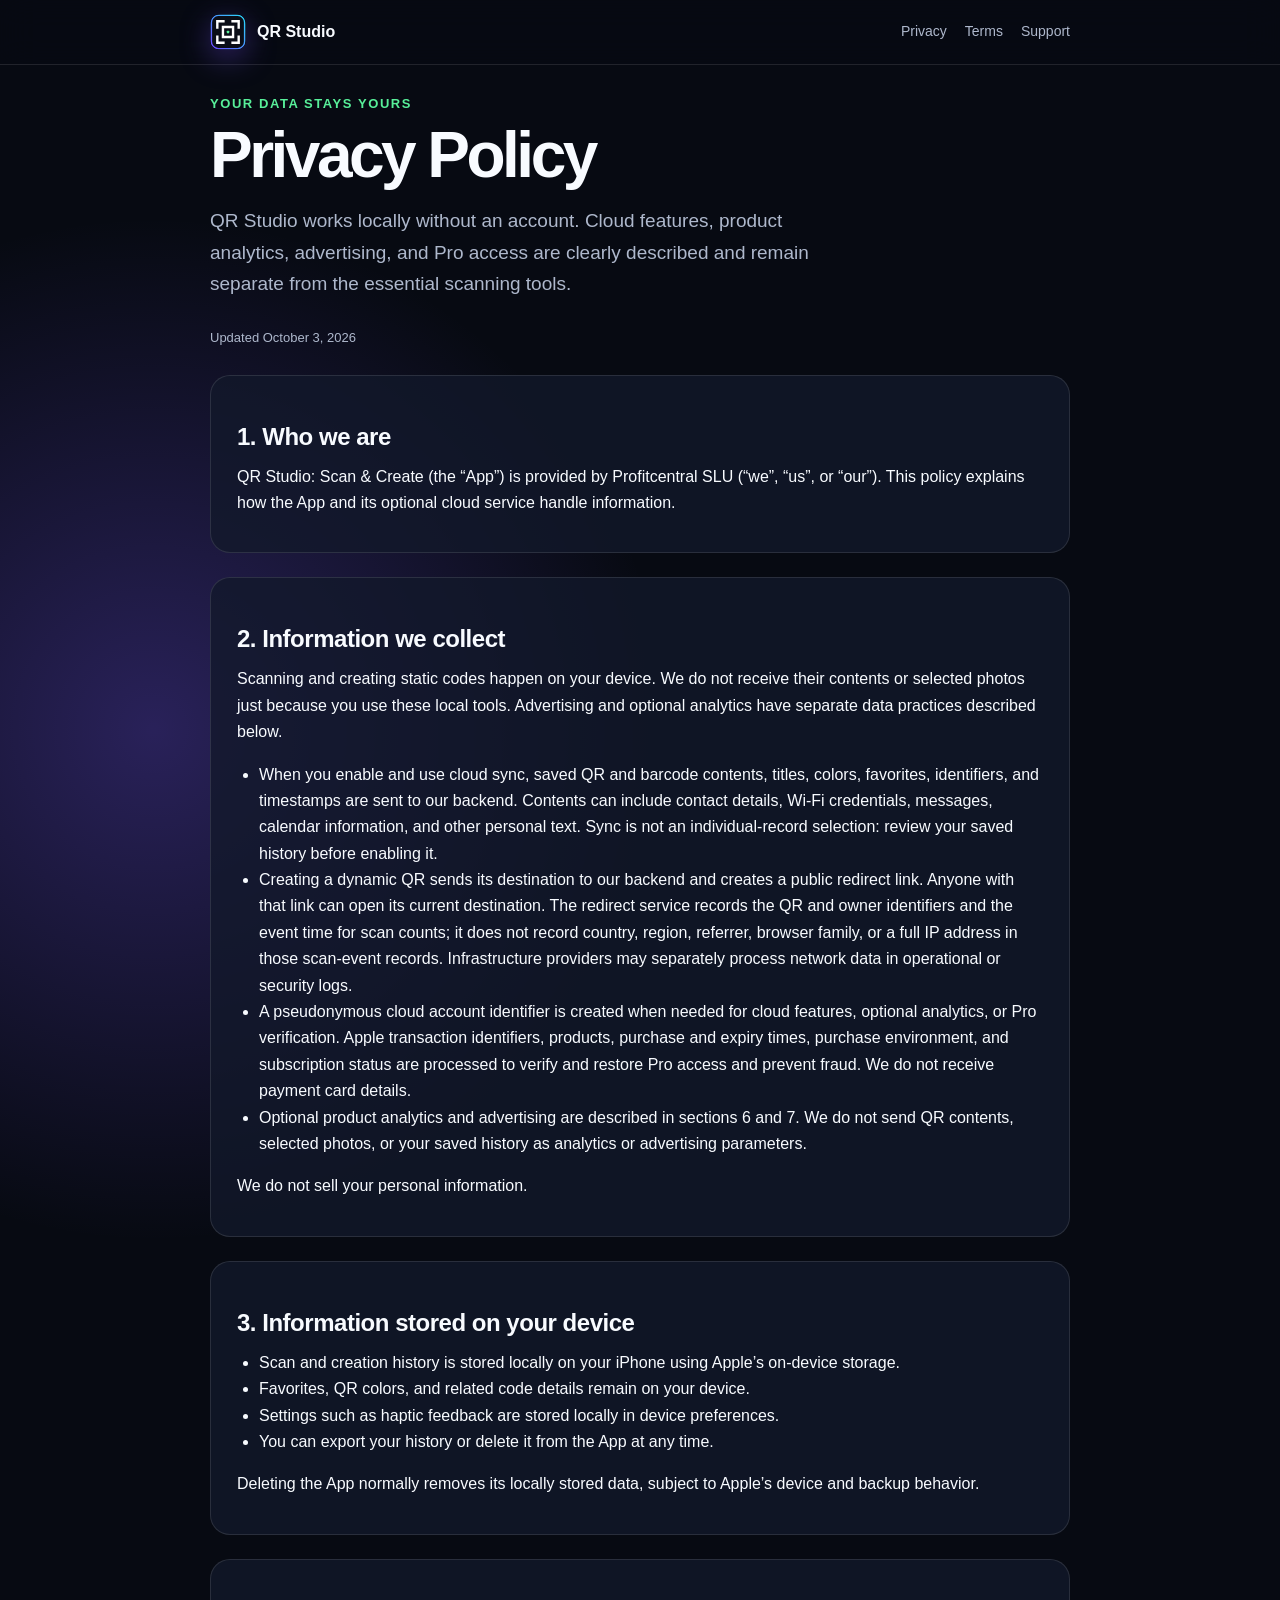
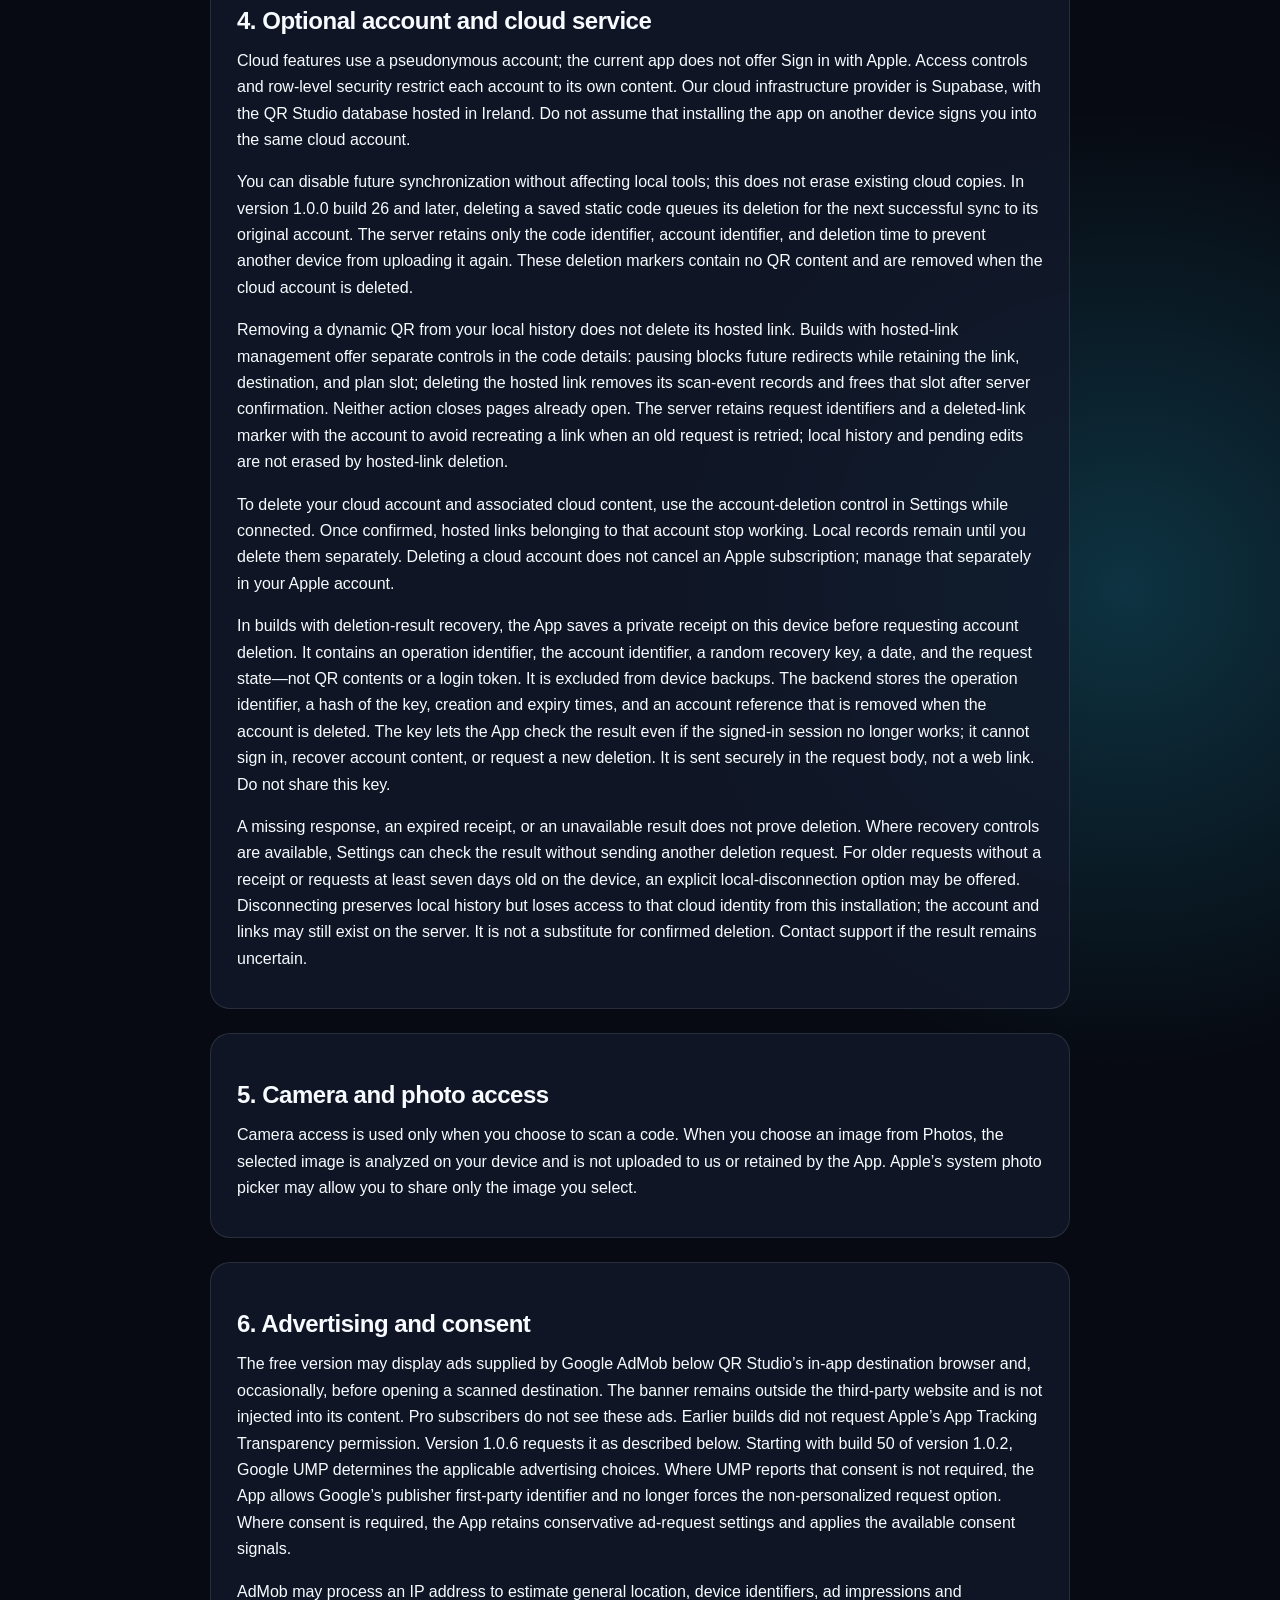
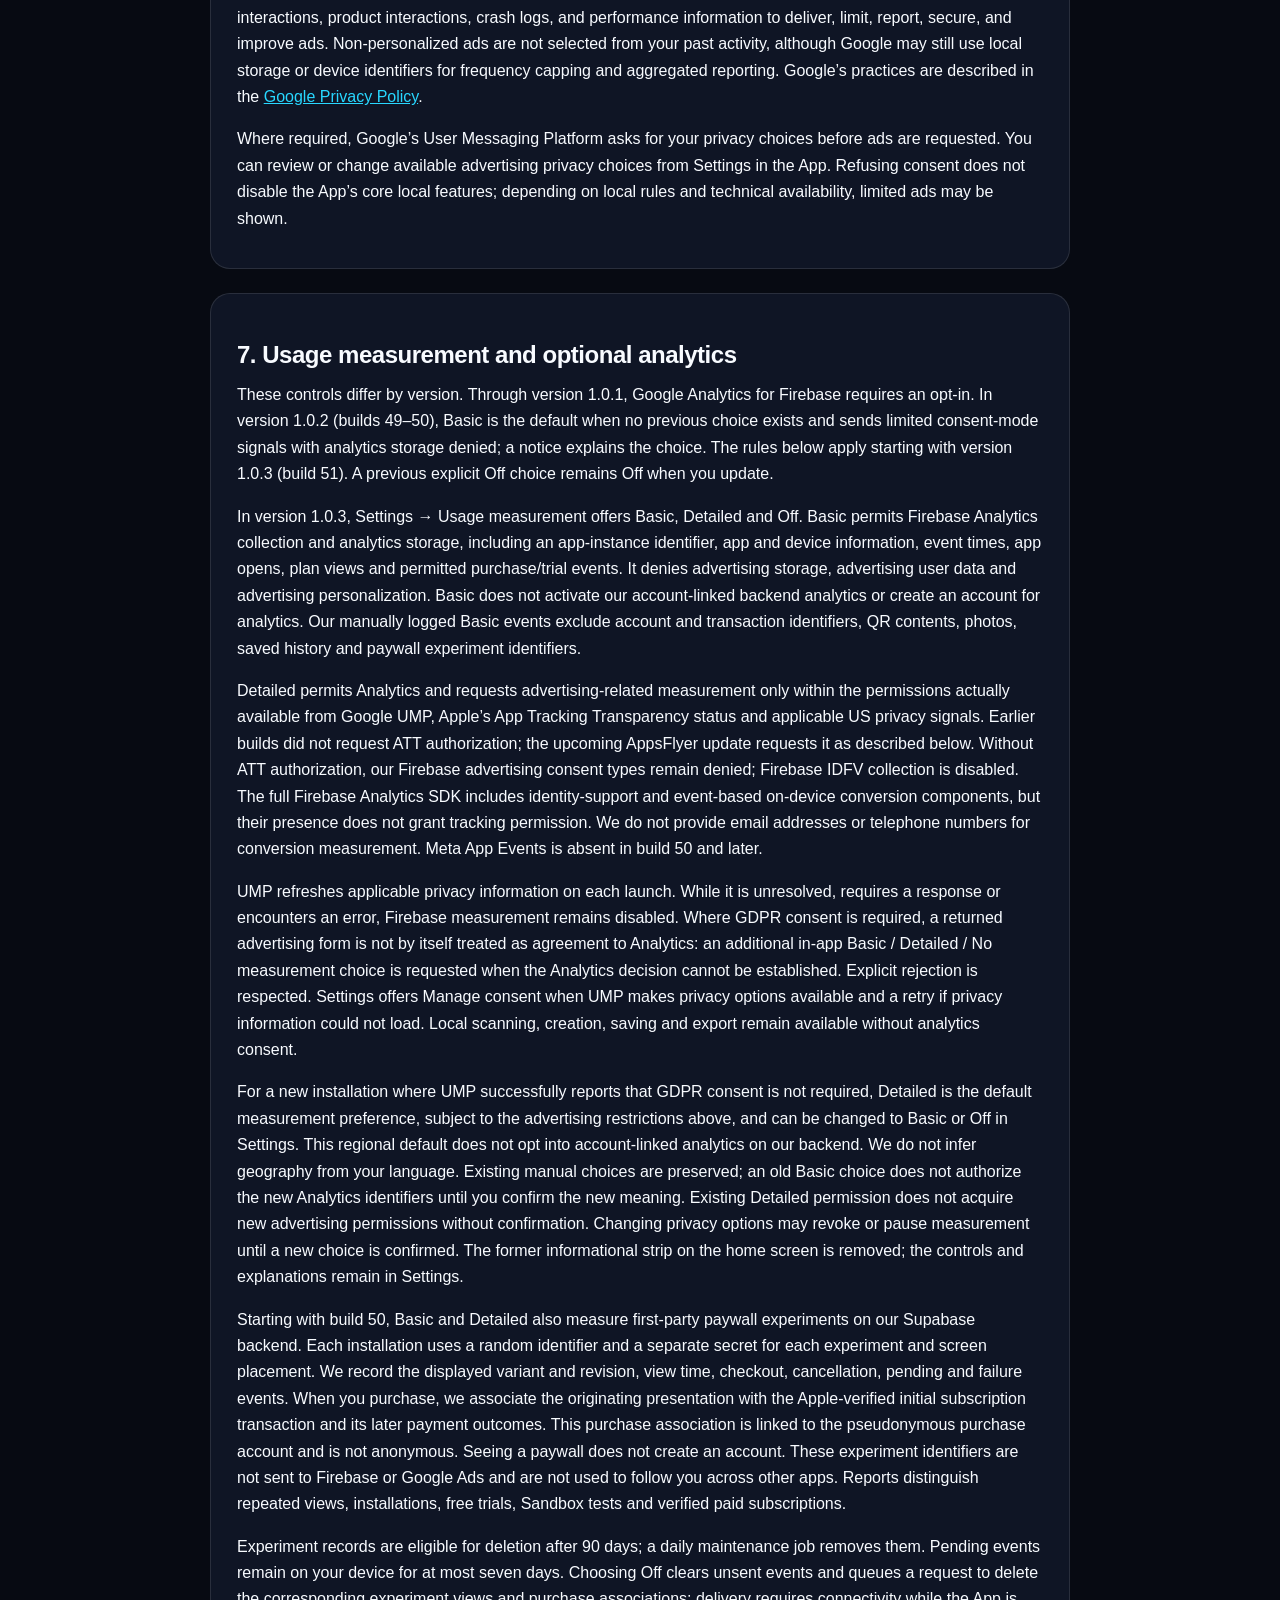
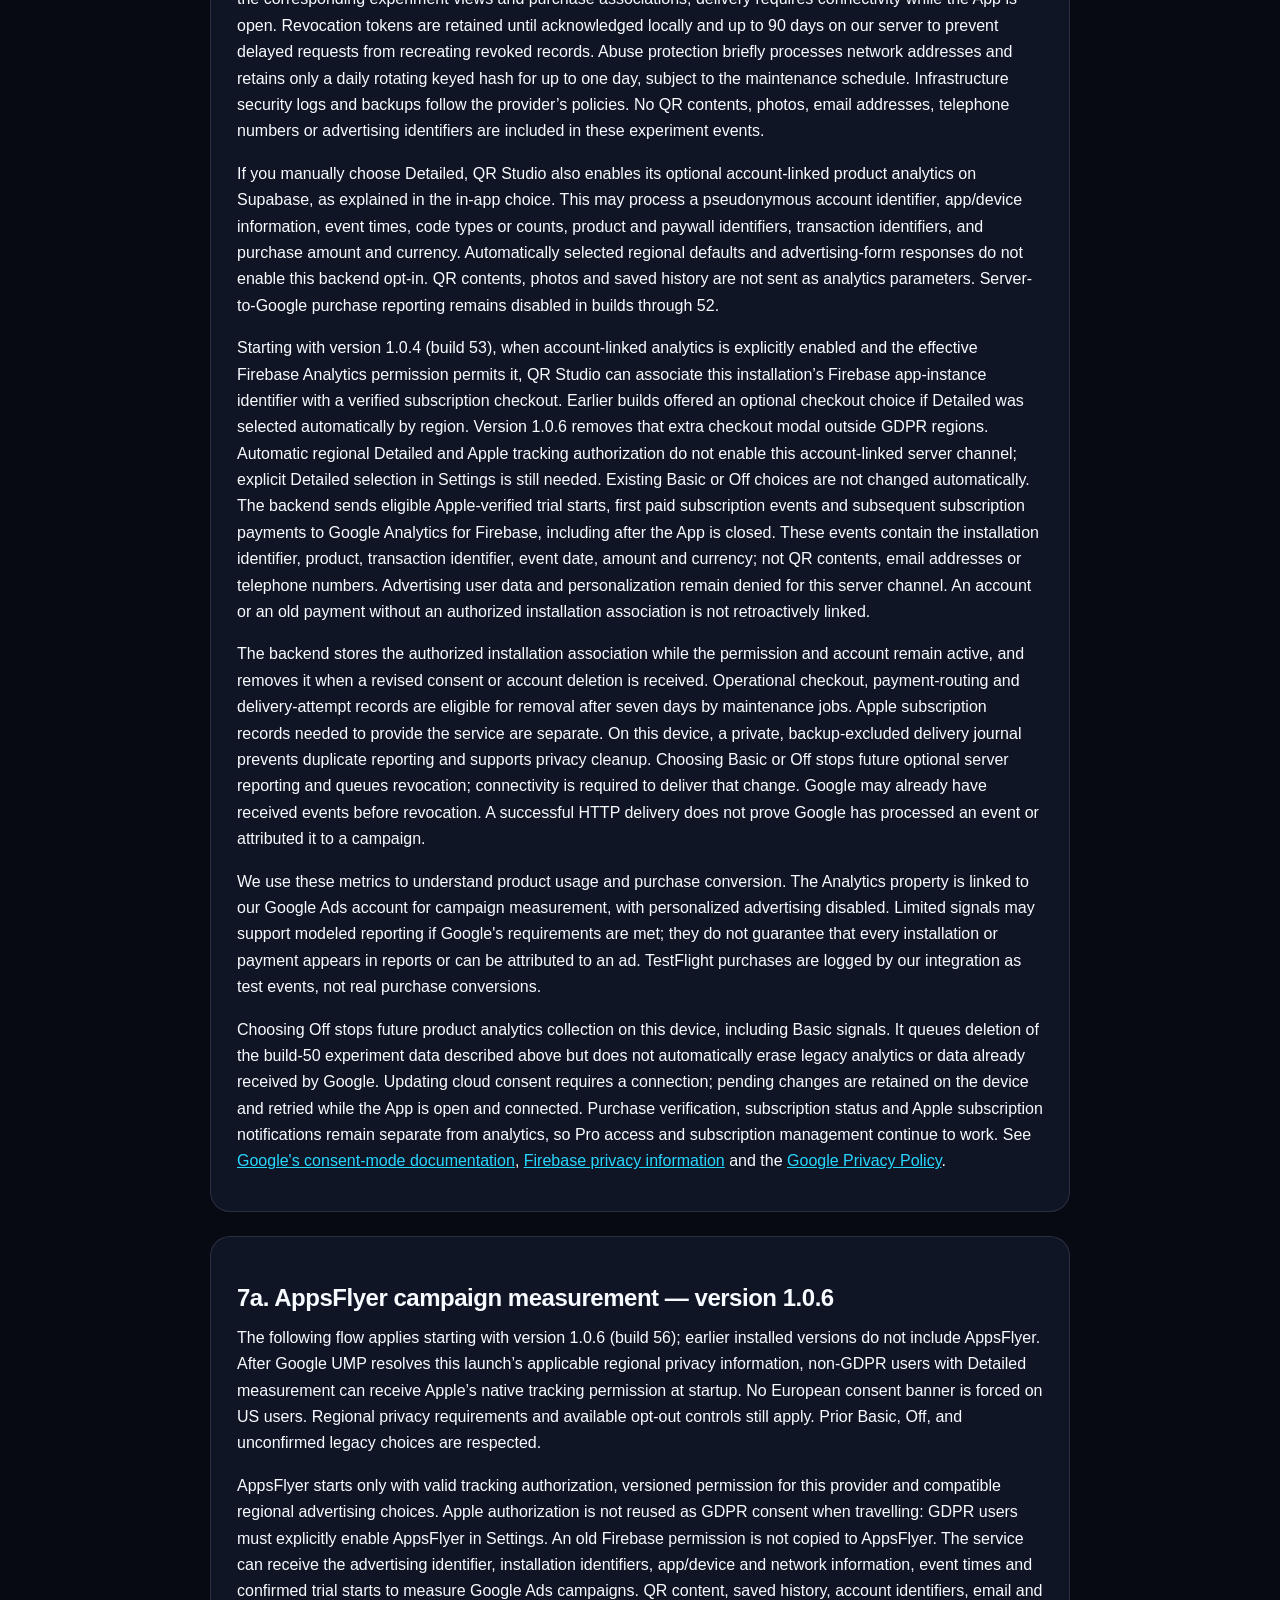
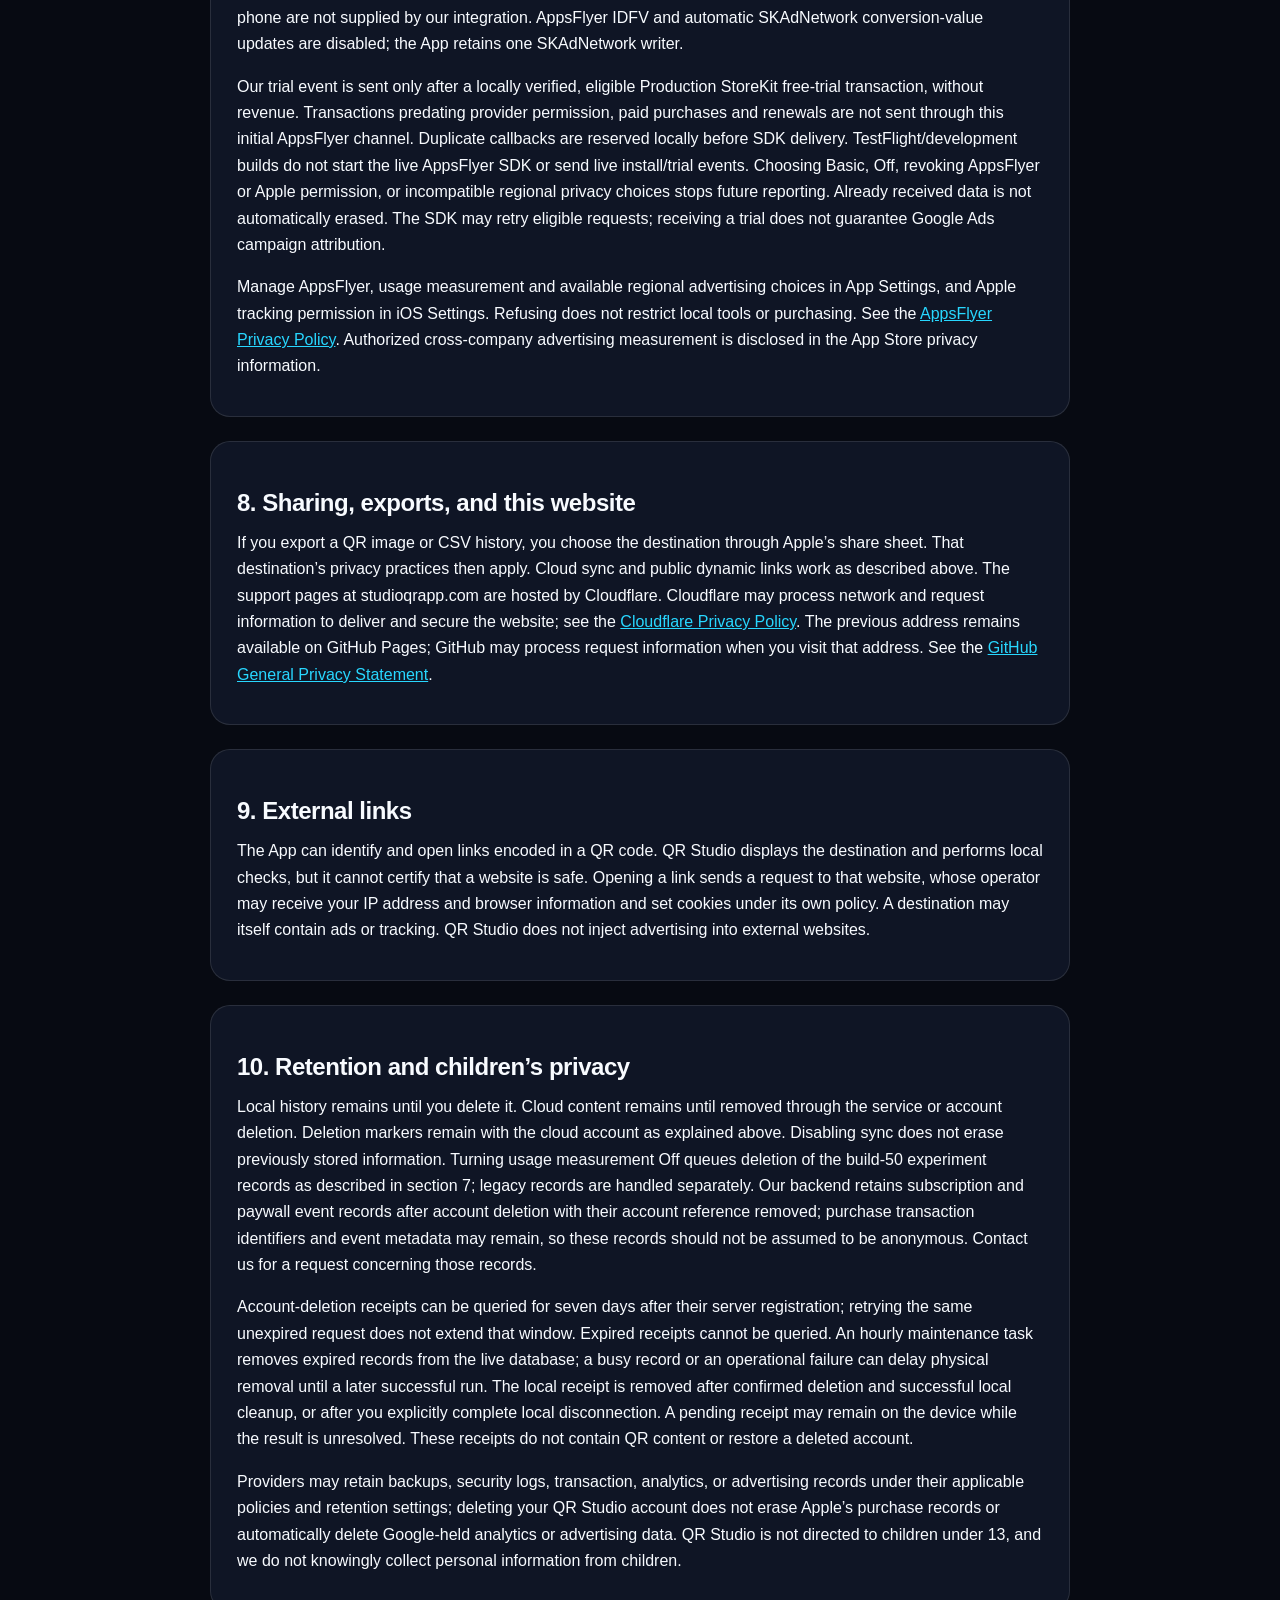
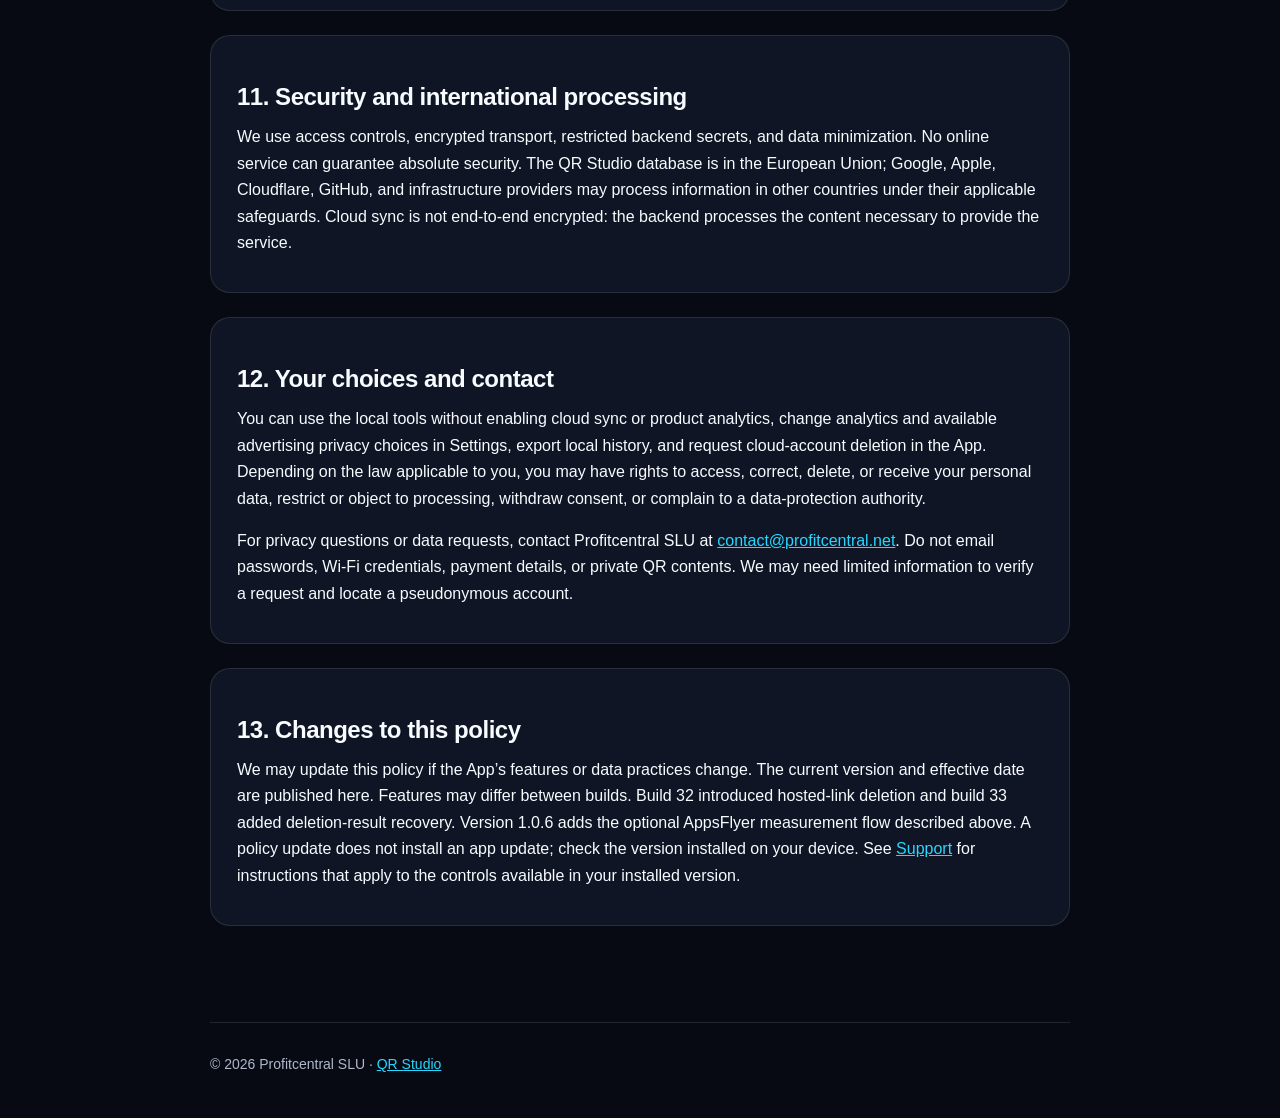
==== commit 1318e6bc: "Document QR Studio 1.0.6 AppsFlyer consent and trial measurement" ====
--- a/privacy.html
+++ b/privacy.html
@@ -4,20 +4,21 @@
 <body>
   <header class="topbar"><a class="brand" href="index.html"><img src="app-icon.svg" alt=""><span>QR Studio</span></a><nav><a href="privacy.html">Privacy</a><a href="terms.html">Terms</a><a href="support.html">Support</a></nav></header>
   <main class="legal">
-    <div class="eyebrow">Your data stays yours</div><h1>Privacy Policy</h1><p class="lead">QR Studio works locally without an account. Cloud features, product analytics, advertising, and Pro access are clearly described and remain separate from the essential scanning tools.</p><span class="updated">Updated September 27, 2026</span>
+    <div class="eyebrow">Your data stays yours</div><h1>Privacy Policy</h1><p class="lead">QR Studio works locally without an account. Cloud features, product analytics, advertising, and Pro access are clearly described and remain separate from the essential scanning tools.</p><span class="updated">Updated October 3, 2026</span>
     <section class="section"><h2>1. Who we are</h2><p>QR Studio: Scan &amp; Create (the “App”) is provided by Profitcentral SLU (“we”, “us”, or “our”). This policy explains how the App and its optional cloud service handle information.</p></section>
     <section class="section"><h2>2. Information we collect</h2><p>Scanning and creating static codes happen on your device. We do not receive their contents or selected photos just because you use these local tools. Advertising and optional analytics have separate data practices described below.</p><ul><li>When you enable and use cloud sync, saved QR and barcode contents, titles, colors, favorites, identifiers, and timestamps are sent to our backend. Contents can include contact details, Wi-Fi credentials, messages, calendar information, and other personal text. Sync is not an individual-record selection: review your saved history before enabling it.</li><li>Creating a dynamic QR sends its destination to our backend and creates a public redirect link. Anyone with that link can open its current destination. The redirect service records the QR and owner identifiers and the event time for scan counts; it does not record country, region, referrer, browser family, or a full IP address in those scan-event records. Infrastructure providers may separately process network data in operational or security logs.</li><li>A pseudonymous cloud account identifier is created when needed for cloud features, optional analytics, or Pro verification. Apple transaction identifiers, products, purchase and expiry times, purchase environment, and subscription status are processed to verify and restore Pro access and prevent fraud. We do not receive payment card details.</li><li>Optional product analytics and advertising are described in sections 6 and 7. We do not send QR contents, selected photos, or your saved history as analytics or advertising parameters.</li></ul><p>We do not sell your personal information.</p></section>
     <section class="section"><h2>3. Information stored on your device</h2><ul><li>Scan and creation history is stored locally on your iPhone using Apple’s on-device storage.</li><li>Favorites, QR colors, and related code details remain on your device.</li><li>Settings such as haptic feedback are stored locally in device preferences.</li><li>You can export your history or delete it from the App at any time.</li></ul><p>Deleting the App normally removes its locally stored data, subject to Apple’s device and backup behavior.</p></section>
     <section class="section"><h2>4. Optional account and cloud service</h2><p>Cloud features use a pseudonymous account; the current app does not offer Sign in with Apple. Access controls and row-level security restrict each account to its own content. Our cloud infrastructure provider is Supabase, with the QR Studio database hosted in Ireland. Do not assume that installing the app on another device signs you into the same cloud account.</p><p>You can disable future synchronization without affecting local tools; this does not erase existing cloud copies. In version 1.0.0 build 26 and later, deleting a saved static code queues its deletion for the next successful sync to its original account. The server retains only the code identifier, account identifier, and deletion time to prevent another device from uploading it again. These deletion markers contain no QR content and are removed when the cloud account is deleted.</p><p>Removing a dynamic QR from your local history does not delete its hosted link. Builds with hosted-link management offer separate controls in the code details: pausing blocks future redirects while retaining the link, destination, and plan slot; deleting the hosted link removes its scan-event records and frees that slot after server confirmation. Neither action closes pages already open. The server retains request identifiers and a deleted-link marker with the account to avoid recreating a link when an old request is retried; local history and pending edits are not erased by hosted-link deletion.</p><p>To delete your cloud account and associated cloud content, use the account-deletion control in Settings while connected. Once confirmed, hosted links belonging to that account stop working. Local records remain until you delete them separately. Deleting a cloud account does not cancel an Apple subscription; manage that separately in your Apple account.</p><p>In builds with deletion-result recovery, the App saves a private receipt on this device before requesting account deletion. It contains an operation identifier, the account identifier, a random recovery key, a date, and the request state—not QR contents or a login token. It is excluded from device backups. The backend stores the operation identifier, a hash of the key, creation and expiry times, and an account reference that is removed when the account is deleted. The key lets the App check the result even if the signed-in session no longer works; it cannot sign in, recover account content, or request a new deletion. It is sent securely in the request body, not a web link. Do not share this key.</p><p>A missing response, an expired receipt, or an unavailable result does not prove deletion. Where recovery controls are available, Settings can check the result without sending another deletion request. For older requests without a receipt or requests at least seven days old on the device, an explicit local-disconnection option may be offered. Disconnecting preserves local history but loses access to that cloud identity from this installation; the account and links may still exist on the server. It is not a substitute for confirmed deletion. Contact support if the result remains uncertain.</p></section>
     <section class="section"><h2>5. Camera and photo access</h2><p>Camera access is used only when you choose to scan a code. When you choose an image from Photos, the selected image is analyzed on your device and is not uploaded to us or retained by the App. Apple’s system photo picker may allow you to share only the image you select.</p></section>
-    <section class="section"><h2>6. Advertising and consent</h2><p>The free version may display ads supplied by Google AdMob below QR Studio’s in-app destination browser and, occasionally, before opening a scanned destination. The banner remains outside the third-party website and is not injected into its content. Pro subscribers do not see these ads. We do not request Apple’s App Tracking Transparency permission. Starting with build 50 of version 1.0.2, Google UMP determines the applicable advertising choices. Where UMP reports that consent is not required, the App allows Google’s publisher first-party identifier and no longer forces the non-personalized request option. Where consent is required, the App retains conservative ad-request settings and applies the available consent signals.</p><p>AdMob may process an IP address to estimate general location, device identifiers, ad impressions and interactions, product interactions, crash logs, and performance information to deliver, limit, report, secure, and improve ads. Non-personalized ads are not selected from your past activity, although Google may still use local storage or device identifiers for frequency capping and aggregated reporting. Google’s practices are described in the <a href="https://policies.google.com/privacy">Google Privacy Policy</a>.</p><p>Where required, Google’s User Messaging Platform asks for your privacy choices before ads are requested. You can review or change available advertising privacy choices from Settings in the App. Refusing consent does not disable the App’s core local features; depending on local rules and technical availability, limited ads may be shown.</p></section>
-    <section class="section"><h2>7. Usage measurement and optional analytics</h2><p>These controls differ by version. Through version 1.0.1, Google Analytics for Firebase requires an opt-in. In version 1.0.2 (builds 49–50), Basic is the default when no previous choice exists and sends limited consent-mode signals with analytics storage denied; a notice explains the choice. The rules below apply starting with version 1.0.3 (build 51). A previous explicit Off choice remains Off when you update.</p><p>In version 1.0.3, Settings → Usage measurement offers Basic, Detailed and Off. Basic permits Firebase Analytics collection and analytics storage, including an app-instance identifier, app and device information, event times, app opens, plan views and permitted purchase/trial events. It denies advertising storage, advertising user data and advertising personalization. Basic does not activate our account-linked backend analytics or create an account for analytics. Our manually logged Basic events exclude account and transaction identifiers, QR contents, photos, saved history and paywall experiment identifiers.</p><p>Detailed permits Analytics and requests advertising-related measurement only within the permissions actually available from Google UMP, Apple’s App Tracking Transparency status and applicable US privacy signals. This App does not request ATT authorization. Without ATT authorization, our Firebase advertising consent types remain denied; Firebase IDFV collection is disabled. The full Firebase Analytics SDK includes identity-support and event-based on-device conversion components, but their presence does not grant tracking permission. We do not provide email addresses or telephone numbers for conversion measurement. Meta App Events is absent in build 50 and later.</p><p>UMP refreshes applicable privacy information on each launch. While it is unresolved, requires a response or encounters an error, Firebase measurement remains disabled. Where GDPR consent is required, a returned advertising form is not by itself treated as agreement to Analytics: an additional in-app Basic / Detailed / No measurement choice is requested when the Analytics decision cannot be established. Explicit rejection is respected. Settings offers Manage consent when UMP makes privacy options available and a retry if privacy information could not load. Local scanning, creation, saving and export remain available without analytics consent.</p><p>For a new installation where UMP successfully reports that GDPR consent is not required, Detailed is the default measurement preference, subject to the advertising restrictions above, and can be changed to Basic or Off in Settings. This regional default does not opt into account-linked analytics on our backend. We do not infer geography from your language. Existing manual choices are preserved; an old Basic choice does not authorize the new Analytics identifiers until you confirm the new meaning. Existing Detailed permission does not acquire new advertising permissions without confirmation. Changing privacy options may revoke or pause measurement until a new choice is confirmed. The former informational strip on the home screen is removed; the controls and explanations remain in Settings.</p><p>Starting with build 50, Basic and Detailed also measure first-party paywall experiments on our Supabase backend. Each installation uses a random identifier and a separate secret for each experiment and screen placement. We record the displayed variant and revision, view time, checkout, cancellation, pending and failure events. When you purchase, we associate the originating presentation with the Apple-verified initial subscription transaction and its later payment outcomes. This purchase association is linked to the pseudonymous purchase account and is not anonymous. Seeing a paywall does not create an account. These experiment identifiers are not sent to Firebase or Google Ads and are not used to follow you across other apps. Reports distinguish repeated views, installations, free trials, Sandbox tests and verified paid subscriptions.</p><p>Experiment records are eligible for deletion after 90 days; a daily maintenance job removes them. Pending events remain on your device for at most seven days. Choosing Off clears unsent events and queues a request to delete the corresponding experiment views and purchase associations; delivery requires connectivity while the App is open. Revocation tokens are retained until acknowledged locally and up to 90 days on our server to prevent delayed requests from recreating revoked records. Abuse protection briefly processes network addresses and retains only a daily rotating keyed hash for up to one day, subject to the maintenance schedule. Infrastructure security logs and backups follow the provider’s policies. No QR contents, photos, email addresses, telephone numbers or advertising identifiers are included in these experiment events.</p><p>If you manually choose Detailed, QR Studio also enables its optional account-linked product analytics on Supabase, as explained in the in-app choice. This may process a pseudonymous account identifier, app/device information, event times, code types or counts, product and paywall identifiers, transaction identifiers, and purchase amount and currency. Automatically selected regional defaults and advertising-form responses do not enable this backend opt-in. QR contents, photos and saved history are not sent as analytics parameters. Server-to-Google purchase reporting remains disabled in this version.</p><p>We use these metrics to understand product usage and purchase conversion. The Analytics property is linked to our Google Ads account for campaign measurement, with personalized advertising disabled. Limited signals may support modeled reporting if Google's requirements are met; they do not guarantee that every installation or payment appears in reports or can be attributed to an ad. TestFlight purchases are logged by our integration as test events, not real purchase conversions.</p><p>Choosing Off stops future product analytics collection on this device, including Basic signals. It queues deletion of the build-50 experiment data described above but does not automatically erase legacy analytics or data already received by Google. Updating cloud consent requires a connection; pending changes are retained on the device and retried while the App is open and connected. Purchase verification, subscription status and Apple subscription notifications remain separate from analytics, so Pro access and subscription management continue to work. See <a href="https://developers.google.com/tag-platform/security/concepts/consent-mode">Google's consent-mode documentation</a>, <a href="https://firebase.google.com/support/privacy">Firebase privacy information</a> and the <a href="https://policies.google.com/privacy">Google Privacy Policy</a>.</p></section>
+    <section class="section"><h2>6. Advertising and consent</h2><p>The free version may display ads supplied by Google AdMob below QR Studio’s in-app destination browser and, occasionally, before opening a scanned destination. The banner remains outside the third-party website and is not injected into its content. Pro subscribers do not see these ads. Earlier builds did not request Apple’s App Tracking Transparency permission. Version 1.0.6 requests it as described below. Starting with build 50 of version 1.0.2, Google UMP determines the applicable advertising choices. Where UMP reports that consent is not required, the App allows Google’s publisher first-party identifier and no longer forces the non-personalized request option. Where consent is required, the App retains conservative ad-request settings and applies the available consent signals.</p><p>AdMob may process an IP address to estimate general location, device identifiers, ad impressions and interactions, product interactions, crash logs, and performance information to deliver, limit, report, secure, and improve ads. Non-personalized ads are not selected from your past activity, although Google may still use local storage or device identifiers for frequency capping and aggregated reporting. Google’s practices are described in the <a href="https://policies.google.com/privacy">Google Privacy Policy</a>.</p><p>Where required, Google’s User Messaging Platform asks for your privacy choices before ads are requested. You can review or change available advertising privacy choices from Settings in the App. Refusing consent does not disable the App’s core local features; depending on local rules and technical availability, limited ads may be shown.</p></section>
+    <section class="section"><h2>7. Usage measurement and optional analytics</h2><p>These controls differ by version. Through version 1.0.1, Google Analytics for Firebase requires an opt-in. In version 1.0.2 (builds 49–50), Basic is the default when no previous choice exists and sends limited consent-mode signals with analytics storage denied; a notice explains the choice. The rules below apply starting with version 1.0.3 (build 51). A previous explicit Off choice remains Off when you update.</p><p>In version 1.0.3, Settings → Usage measurement offers Basic, Detailed and Off. Basic permits Firebase Analytics collection and analytics storage, including an app-instance identifier, app and device information, event times, app opens, plan views and permitted purchase/trial events. It denies advertising storage, advertising user data and advertising personalization. Basic does not activate our account-linked backend analytics or create an account for analytics. Our manually logged Basic events exclude account and transaction identifiers, QR contents, photos, saved history and paywall experiment identifiers.</p><p>Detailed permits Analytics and requests advertising-related measurement only within the permissions actually available from Google UMP, Apple’s App Tracking Transparency status and applicable US privacy signals. Earlier builds did not request ATT authorization; the upcoming AppsFlyer update requests it as described below. Without ATT authorization, our Firebase advertising consent types remain denied; Firebase IDFV collection is disabled. The full Firebase Analytics SDK includes identity-support and event-based on-device conversion components, but their presence does not grant tracking permission. We do not provide email addresses or telephone numbers for conversion measurement. Meta App Events is absent in build 50 and later.</p><p>UMP refreshes applicable privacy information on each launch. While it is unresolved, requires a response or encounters an error, Firebase measurement remains disabled. Where GDPR consent is required, a returned advertising form is not by itself treated as agreement to Analytics: an additional in-app Basic / Detailed / No measurement choice is requested when the Analytics decision cannot be established. Explicit rejection is respected. Settings offers Manage consent when UMP makes privacy options available and a retry if privacy information could not load. Local scanning, creation, saving and export remain available without analytics consent.</p><p>For a new installation where UMP successfully reports that GDPR consent is not required, Detailed is the default measurement preference, subject to the advertising restrictions above, and can be changed to Basic or Off in Settings. This regional default does not opt into account-linked analytics on our backend. We do not infer geography from your language. Existing manual choices are preserved; an old Basic choice does not authorize the new Analytics identifiers until you confirm the new meaning. Existing Detailed permission does not acquire new advertising permissions without confirmation. Changing privacy options may revoke or pause measurement until a new choice is confirmed. The former informational strip on the home screen is removed; the controls and explanations remain in Settings.</p><p>Starting with build 50, Basic and Detailed also measure first-party paywall experiments on our Supabase backend. Each installation uses a random identifier and a separate secret for each experiment and screen placement. We record the displayed variant and revision, view time, checkout, cancellation, pending and failure events. When you purchase, we associate the originating presentation with the Apple-verified initial subscription transaction and its later payment outcomes. This purchase association is linked to the pseudonymous purchase account and is not anonymous. Seeing a paywall does not create an account. These experiment identifiers are not sent to Firebase or Google Ads and are not used to follow you across other apps. Reports distinguish repeated views, installations, free trials, Sandbox tests and verified paid subscriptions.</p><p>Experiment records are eligible for deletion after 90 days; a daily maintenance job removes them. Pending events remain on your device for at most seven days. Choosing Off clears unsent events and queues a request to delete the corresponding experiment views and purchase associations; delivery requires connectivity while the App is open. Revocation tokens are retained until acknowledged locally and up to 90 days on our server to prevent delayed requests from recreating revoked records. Abuse protection briefly processes network addresses and retains only a daily rotating keyed hash for up to one day, subject to the maintenance schedule. Infrastructure security logs and backups follow the provider’s policies. No QR contents, photos, email addresses, telephone numbers or advertising identifiers are included in these experiment events.</p><p>If you manually choose Detailed, QR Studio also enables its optional account-linked product analytics on Supabase, as explained in the in-app choice. This may process a pseudonymous account identifier, app/device information, event times, code types or counts, product and paywall identifiers, transaction identifiers, and purchase amount and currency. Automatically selected regional defaults and advertising-form responses do not enable this backend opt-in. QR contents, photos and saved history are not sent as analytics parameters. Server-to-Google purchase reporting remains disabled in builds through 52.</p><p>Starting with version 1.0.4 (build 53), when account-linked analytics is explicitly enabled and the effective Firebase Analytics permission permits it, QR Studio can associate this installation’s Firebase app-instance identifier with a verified subscription checkout. Earlier builds offered an optional checkout choice if Detailed was selected automatically by region. Version 1.0.6 removes that extra checkout modal outside GDPR regions. Automatic regional Detailed and Apple tracking authorization do not enable this account-linked server channel; explicit Detailed selection in Settings is still needed. Existing Basic or Off choices are not changed automatically. The backend sends eligible Apple-verified trial starts, first paid subscription events and subsequent subscription payments to Google Analytics for Firebase, including after the App is closed. These events contain the installation identifier, product, transaction identifier, event date, amount and currency; not QR contents, email addresses or telephone numbers. Advertising user data and personalization remain denied for this server channel. An account or an old payment without an authorized installation association is not retroactively linked.</p><p>The backend stores the authorized installation association while the permission and account remain active, and removes it when a revised consent or account deletion is received. Operational checkout, payment-routing and delivery-attempt records are eligible for removal after seven days by maintenance jobs. Apple subscription records needed to provide the service are separate. On this device, a private, backup-excluded delivery journal prevents duplicate reporting and supports privacy cleanup. Choosing Basic or Off stops future optional server reporting and queues revocation; connectivity is required to deliver that change. Google may already have received events before revocation. A successful HTTP delivery does not prove Google has processed an event or attributed it to a campaign.</p><p>We use these metrics to understand product usage and purchase conversion. The Analytics property is linked to our Google Ads account for campaign measurement, with personalized advertising disabled. Limited signals may support modeled reporting if Google's requirements are met; they do not guarantee that every installation or payment appears in reports or can be attributed to an ad. TestFlight purchases are logged by our integration as test events, not real purchase conversions.</p><p>Choosing Off stops future product analytics collection on this device, including Basic signals. It queues deletion of the build-50 experiment data described above but does not automatically erase legacy analytics or data already received by Google. Updating cloud consent requires a connection; pending changes are retained on the device and retried while the App is open and connected. Purchase verification, subscription status and Apple subscription notifications remain separate from analytics, so Pro access and subscription management continue to work. See <a href="https://developers.google.com/tag-platform/security/concepts/consent-mode">Google's consent-mode documentation</a>, <a href="https://firebase.google.com/support/privacy">Firebase privacy information</a> and the <a href="https://policies.google.com/privacy">Google Privacy Policy</a>.</p></section>
+    <section class="section"><h2>7a. AppsFlyer campaign measurement — version 1.0.6</h2><p>The following flow applies starting with version 1.0.6 (build 56); earlier installed versions do not include AppsFlyer. After Google UMP resolves this launch’s applicable regional privacy information, non-GDPR users with Detailed measurement can receive Apple’s native tracking permission at startup. No European consent banner is forced on US users. Regional privacy requirements and available opt-out controls still apply. Prior Basic, Off, and unconfirmed legacy choices are respected.</p><p>AppsFlyer starts only with valid tracking authorization, versioned permission for this provider and compatible regional advertising choices. Apple authorization is not reused as GDPR consent when travelling: GDPR users must explicitly enable AppsFlyer in Settings. An old Firebase permission is not copied to AppsFlyer. The service can receive the advertising identifier, installation identifiers, app/device and network information, event times and confirmed trial starts to measure Google Ads campaigns. QR content, saved history, account identifiers, email and phone are not supplied by our integration. AppsFlyer IDFV and automatic SKAdNetwork conversion-value updates are disabled; the App retains one SKAdNetwork writer.</p><p>Our trial event is sent only after a locally verified, eligible Production StoreKit free-trial transaction, without revenue. Transactions predating provider permission, paid purchases and renewals are not sent through this initial AppsFlyer channel. Duplicate callbacks are reserved locally before SDK delivery. TestFlight/development builds do not start the live AppsFlyer SDK or send live install/trial events. Choosing Basic, Off, revoking AppsFlyer or Apple permission, or incompatible regional privacy choices stops future reporting. Already received data is not automatically erased. The SDK may retry eligible requests; receiving a trial does not guarantee Google Ads campaign attribution.</p><p>Manage AppsFlyer, usage measurement and available regional advertising choices in App Settings, and Apple tracking permission in iOS Settings. Refusing does not restrict local tools or purchasing. See the <a href="https://www.appsflyer.com/legal/privacy-policy/">AppsFlyer Privacy Policy</a>. Authorized cross-company advertising measurement is disclosed in the App Store privacy information.</p></section>
     <section class="section"><h2>8. Sharing, exports, and this website</h2><p>If you export a QR image or CSV history, you choose the destination through Apple’s share sheet. That destination’s privacy practices then apply. Cloud sync and public dynamic links work as described above. The support pages at studioqrapp.com are hosted by Cloudflare. Cloudflare may process network and request information to deliver and secure the website; see the <a href="https://www.cloudflare.com/privacypolicy/">Cloudflare Privacy Policy</a>. The previous address remains available on GitHub Pages; GitHub may process request information when you visit that address. See the <a href="https://docs.github.com/en/site-policy/privacy-policies/github-general-privacy-statement">GitHub General Privacy Statement</a>.</p></section>
     <section class="section"><h2>9. External links</h2><p>The App can identify and open links encoded in a QR code. QR Studio displays the destination and performs local checks, but it cannot certify that a website is safe. Opening a link sends a request to that website, whose operator may receive your IP address and browser information and set cookies under its own policy. A destination may itself contain ads or tracking. QR Studio does not inject advertising into external websites.</p></section>
     <section class="section"><h2>10. Retention and children’s privacy</h2><p>Local history remains until you delete it. Cloud content remains until removed through the service or account deletion. Deletion markers remain with the cloud account as explained above. Disabling sync does not erase previously stored information. Turning usage measurement Off queues deletion of the build-50 experiment records as described in section 7; legacy records are handled separately. Our backend retains subscription and paywall event records after account deletion with their account reference removed; purchase transaction identifiers and event metadata may remain, so these records should not be assumed to be anonymous. Contact us for a request concerning those records.</p><p>Account-deletion receipts can be queried for seven days after their server registration; retrying the same unexpired request does not extend that window. Expired receipts cannot be queried. An hourly maintenance task removes expired records from the live database; a busy record or an operational failure can delay physical removal until a later successful run. The local receipt is removed after confirmed deletion and successful local cleanup, or after you explicitly complete local disconnection. A pending receipt may remain on the device while the result is unresolved. These receipts do not contain QR content or restore a deleted account.</p><p>Providers may retain backups, security logs, transaction, analytics, or advertising records under their applicable policies and retention settings; deleting your QR Studio account does not erase Apple’s purchase records or automatically delete Google-held analytics or advertising data. QR Studio is not directed to children under 13, and we do not knowingly collect personal information from children.</p></section>
     <section class="section"><h2>11. Security and international processing</h2><p>We use access controls, encrypted transport, restricted backend secrets, and data minimization. No online service can guarantee absolute security. The QR Studio database is in the European Union; Google, Apple, Cloudflare, GitHub, and infrastructure providers may process information in other countries under their applicable safeguards. Cloud sync is not end-to-end encrypted: the backend processes the content necessary to provide the service.</p></section>
     <section class="section"><h2>12. Your choices and contact</h2><p>You can use the local tools without enabling cloud sync or product analytics, change analytics and available advertising privacy choices in Settings, export local history, and request cloud-account deletion in the App. Depending on the law applicable to you, you may have rights to access, correct, delete, or receive your personal data, restrict or object to processing, withdraw consent, or complain to a data-protection authority.</p><p>For privacy questions or data requests, contact Profitcentral SLU at <a href="mailto:contact@profitcentral.net">contact@profitcentral.net</a>. Do not email passwords, Wi-Fi credentials, payment details, or private QR contents. We may need limited information to verify a request and locate a pseudonymous account.</p></section>
-    <section class="section"><h2>13. Changes to this policy</h2><p>We may update this policy if the App’s features or data practices change. The current version and effective date are published here. Features may differ between builds. Build 32 includes hosted-link deletion but not the deletion-result recovery controls described above. Build 33 adds those recovery controls and has been uploaded for TestFlight processing; availability for testers must still be confirmed. See <a href="support.html">Support</a> for instructions that apply to the controls available in your installed version.</p></section>
+    <section class="section"><h2>13. Changes to this policy</h2><p>We may update this policy if the App’s features or data practices change. The current version and effective date are published here. Features may differ between builds. Build 32 introduced hosted-link deletion and build 33 added deletion-result recovery. Version 1.0.6 adds the optional AppsFlyer measurement flow described above. A policy update does not install an app update; check the version installed on your device. See <a href="support.html">Support</a> for instructions that apply to the controls available in your installed version.</p></section>
   </main>
   <footer>© 2026 Profitcentral SLU · <a href="index.html">QR Studio</a></footer>
 </body>
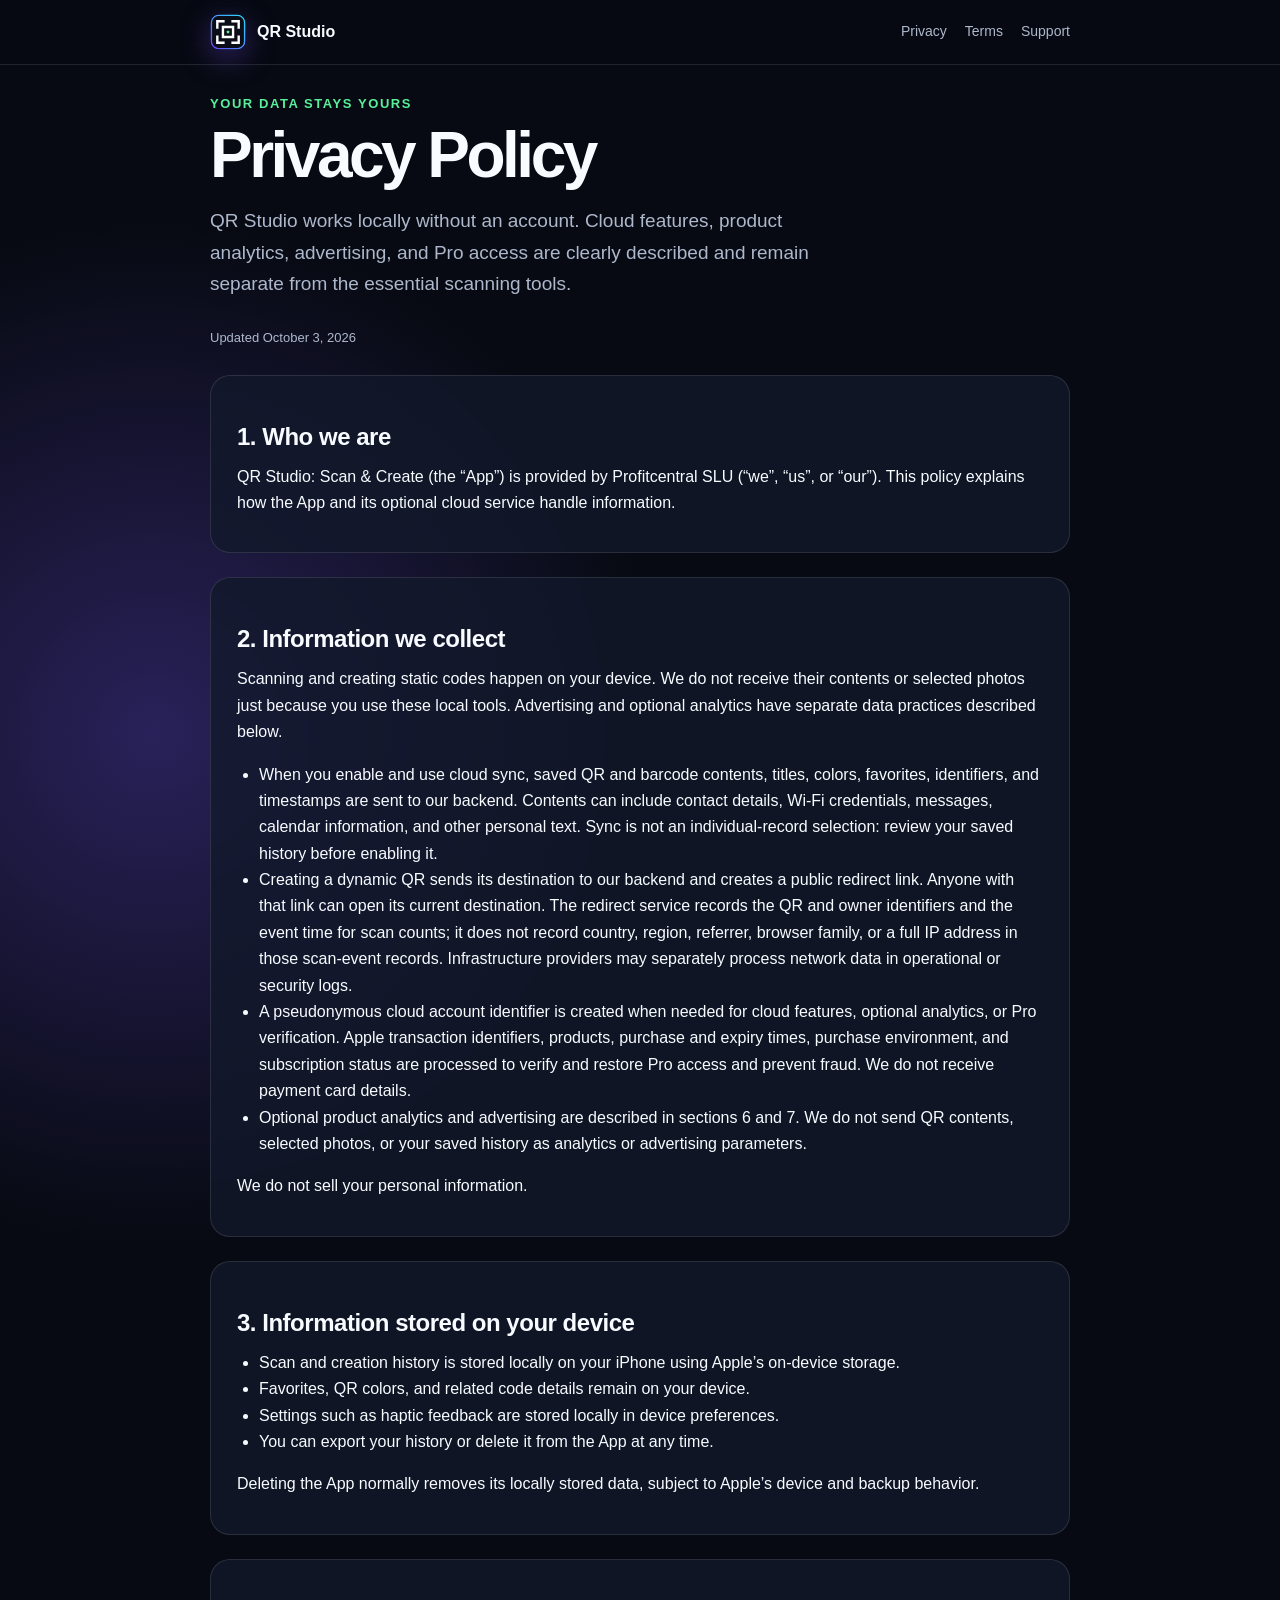
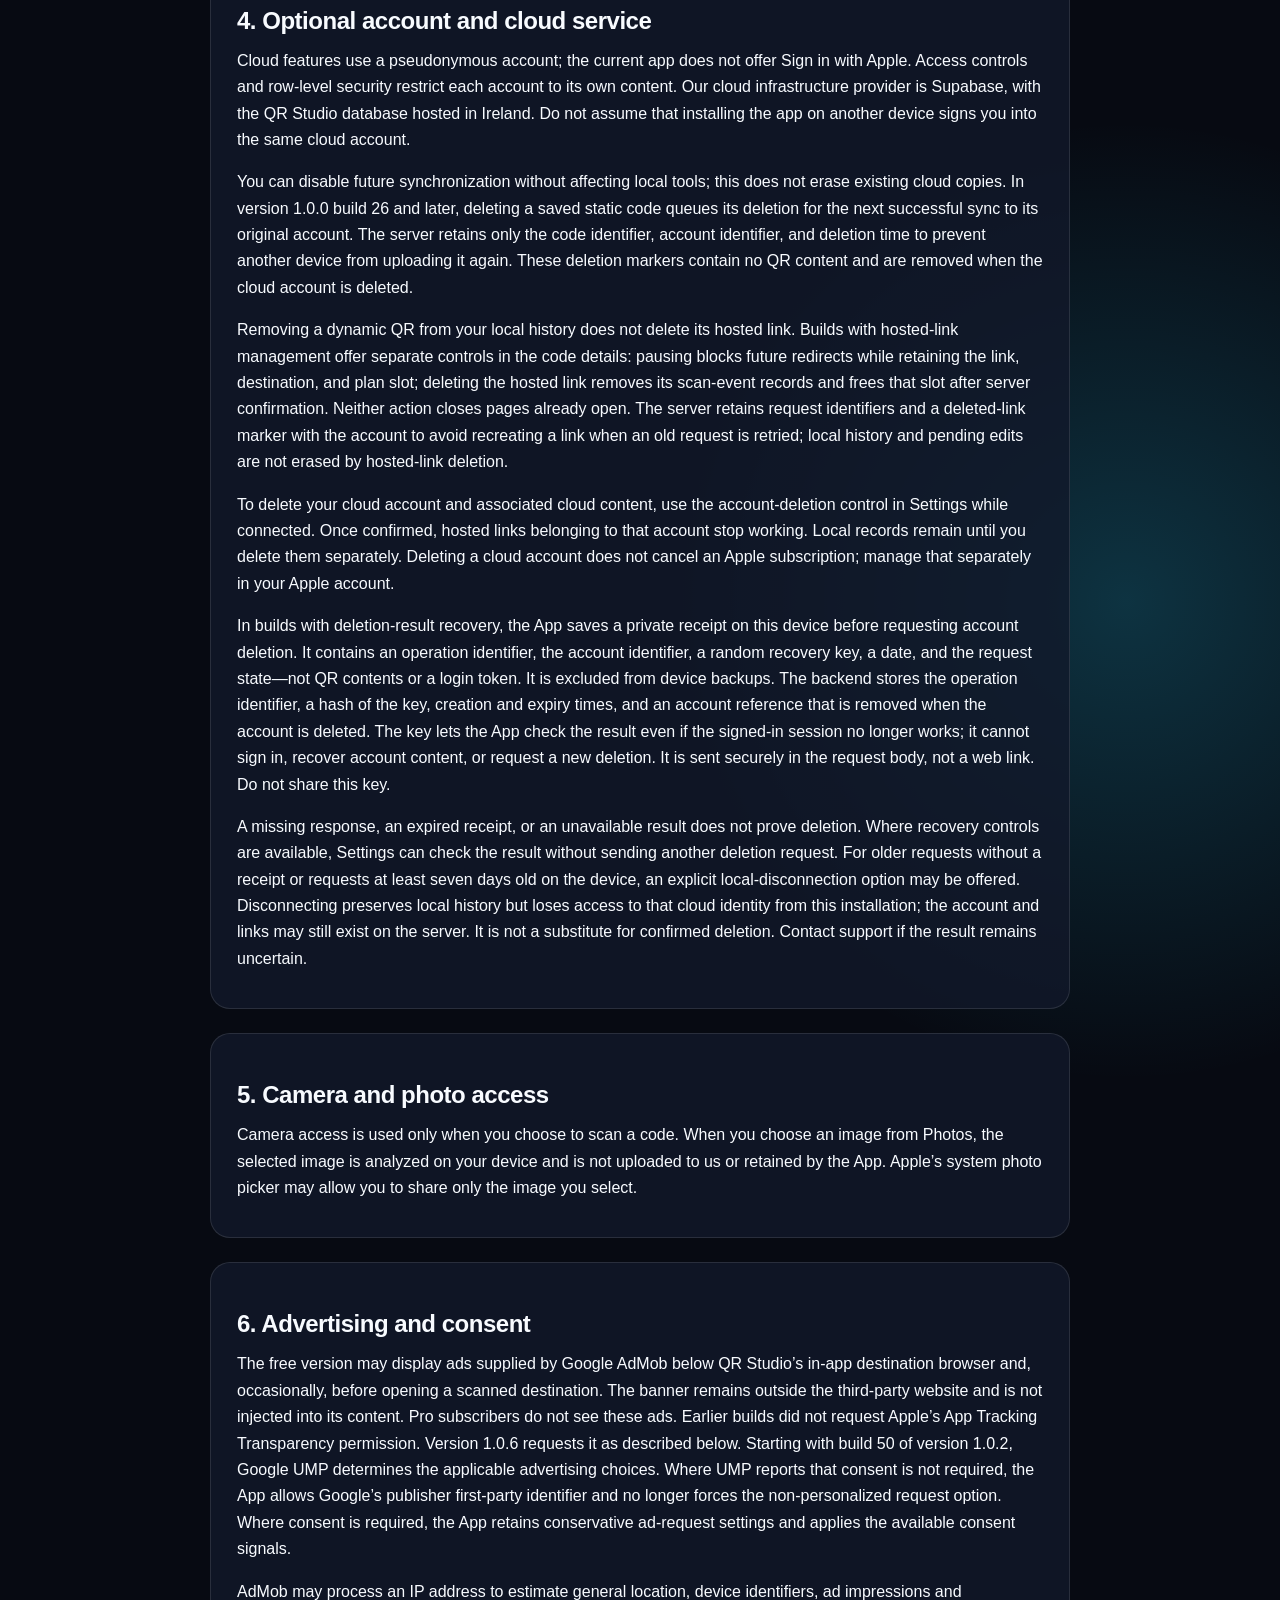
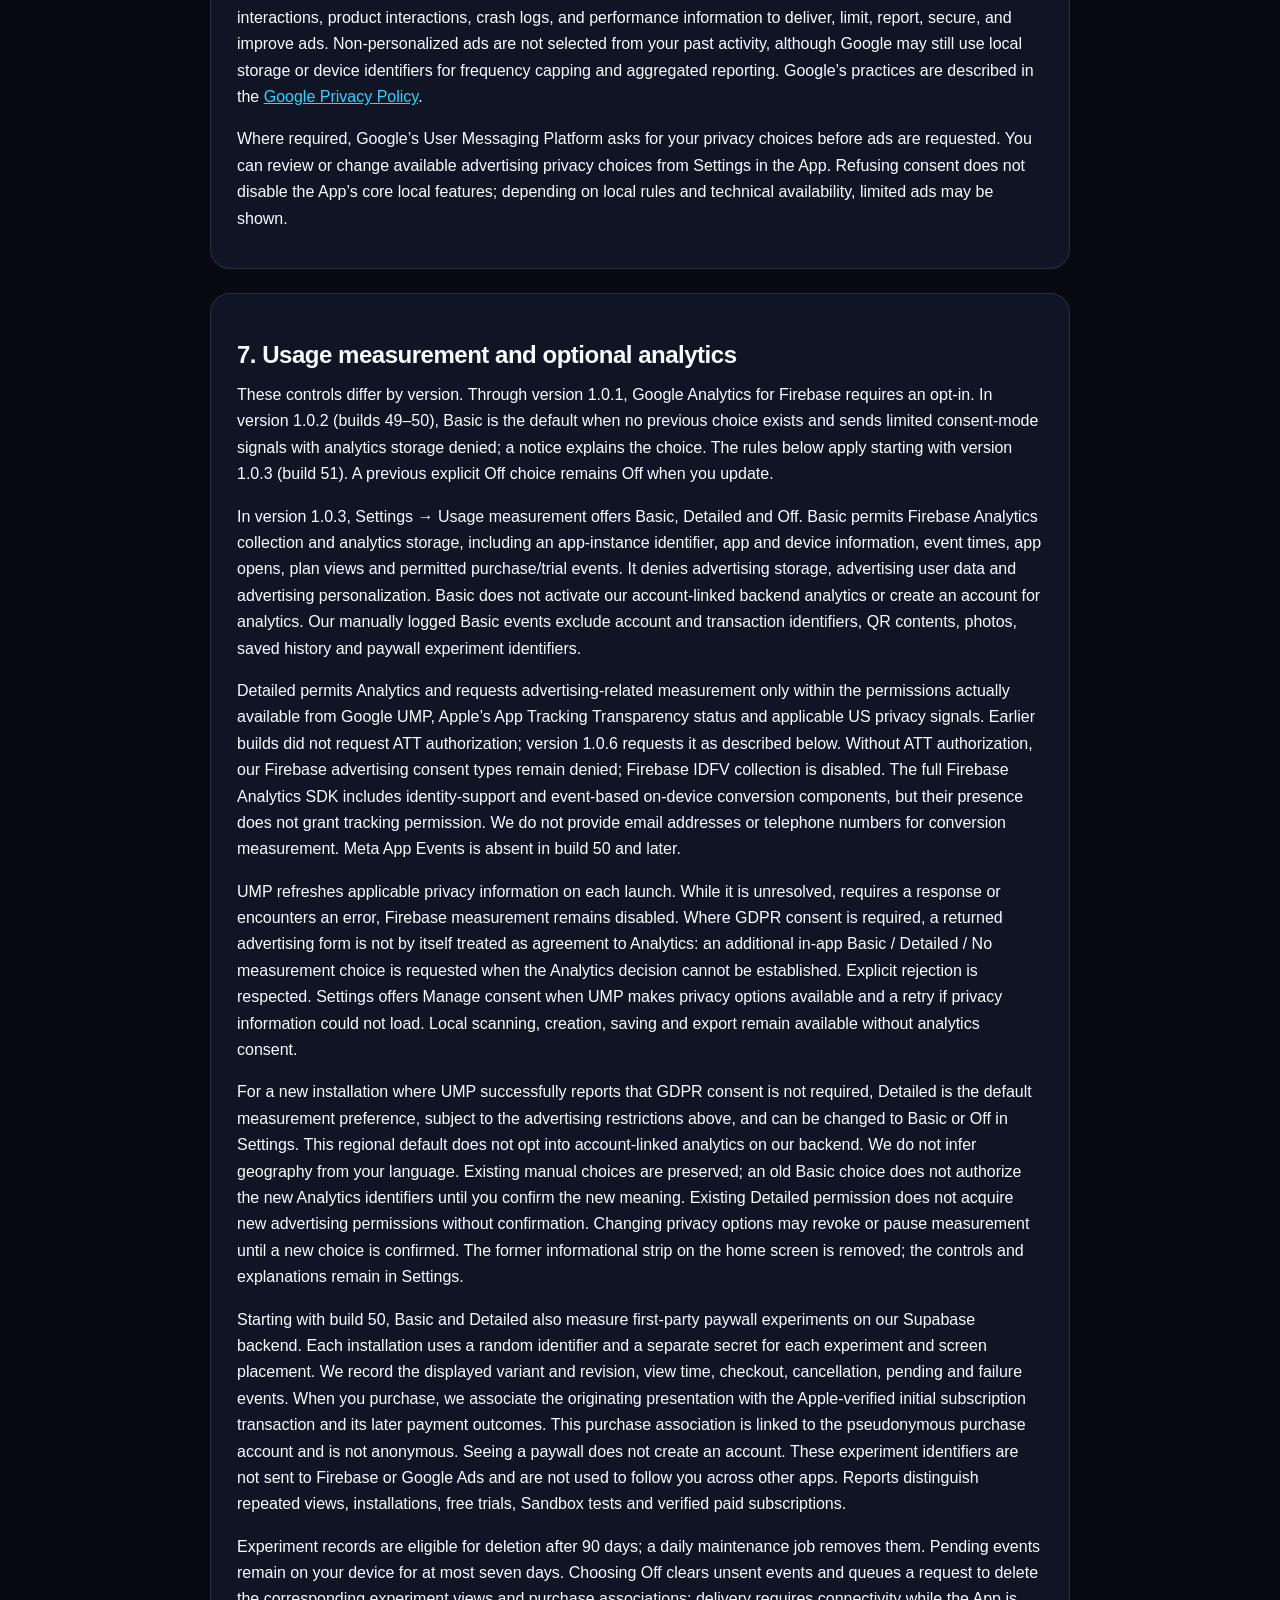
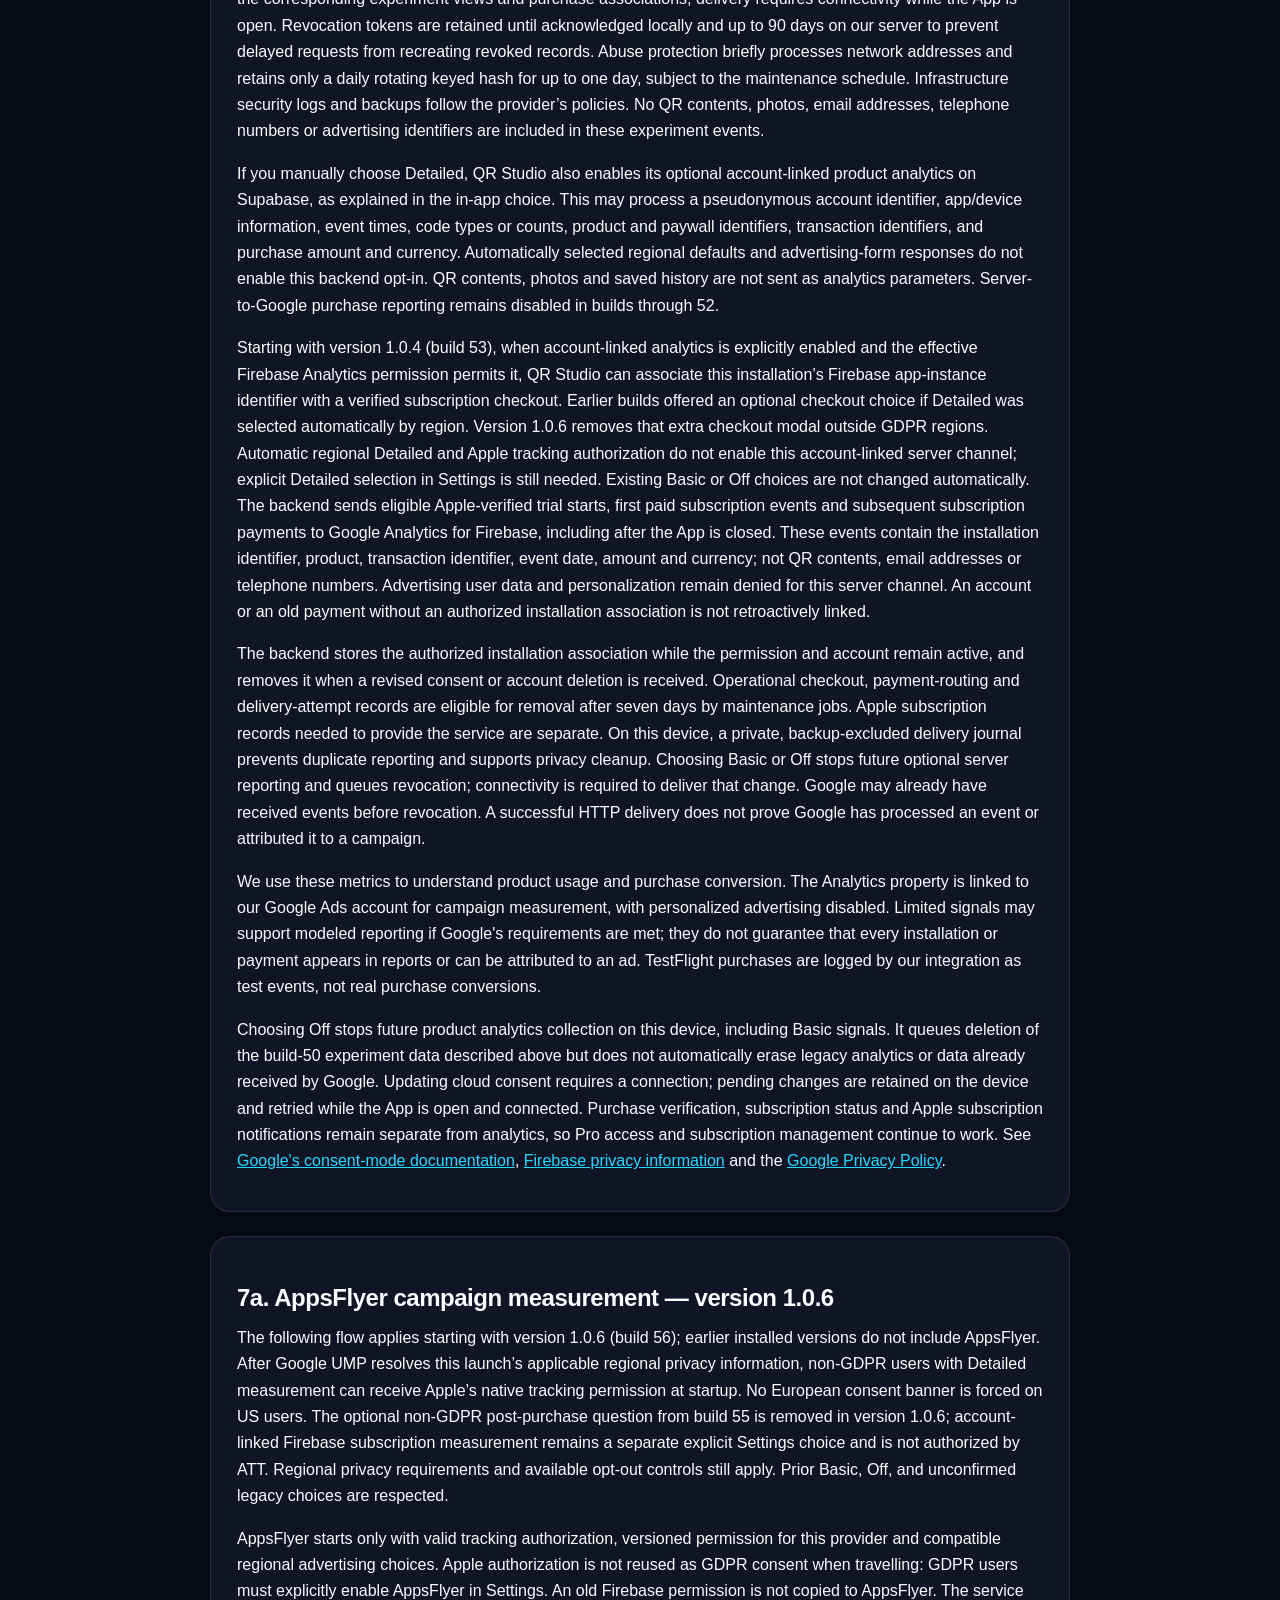
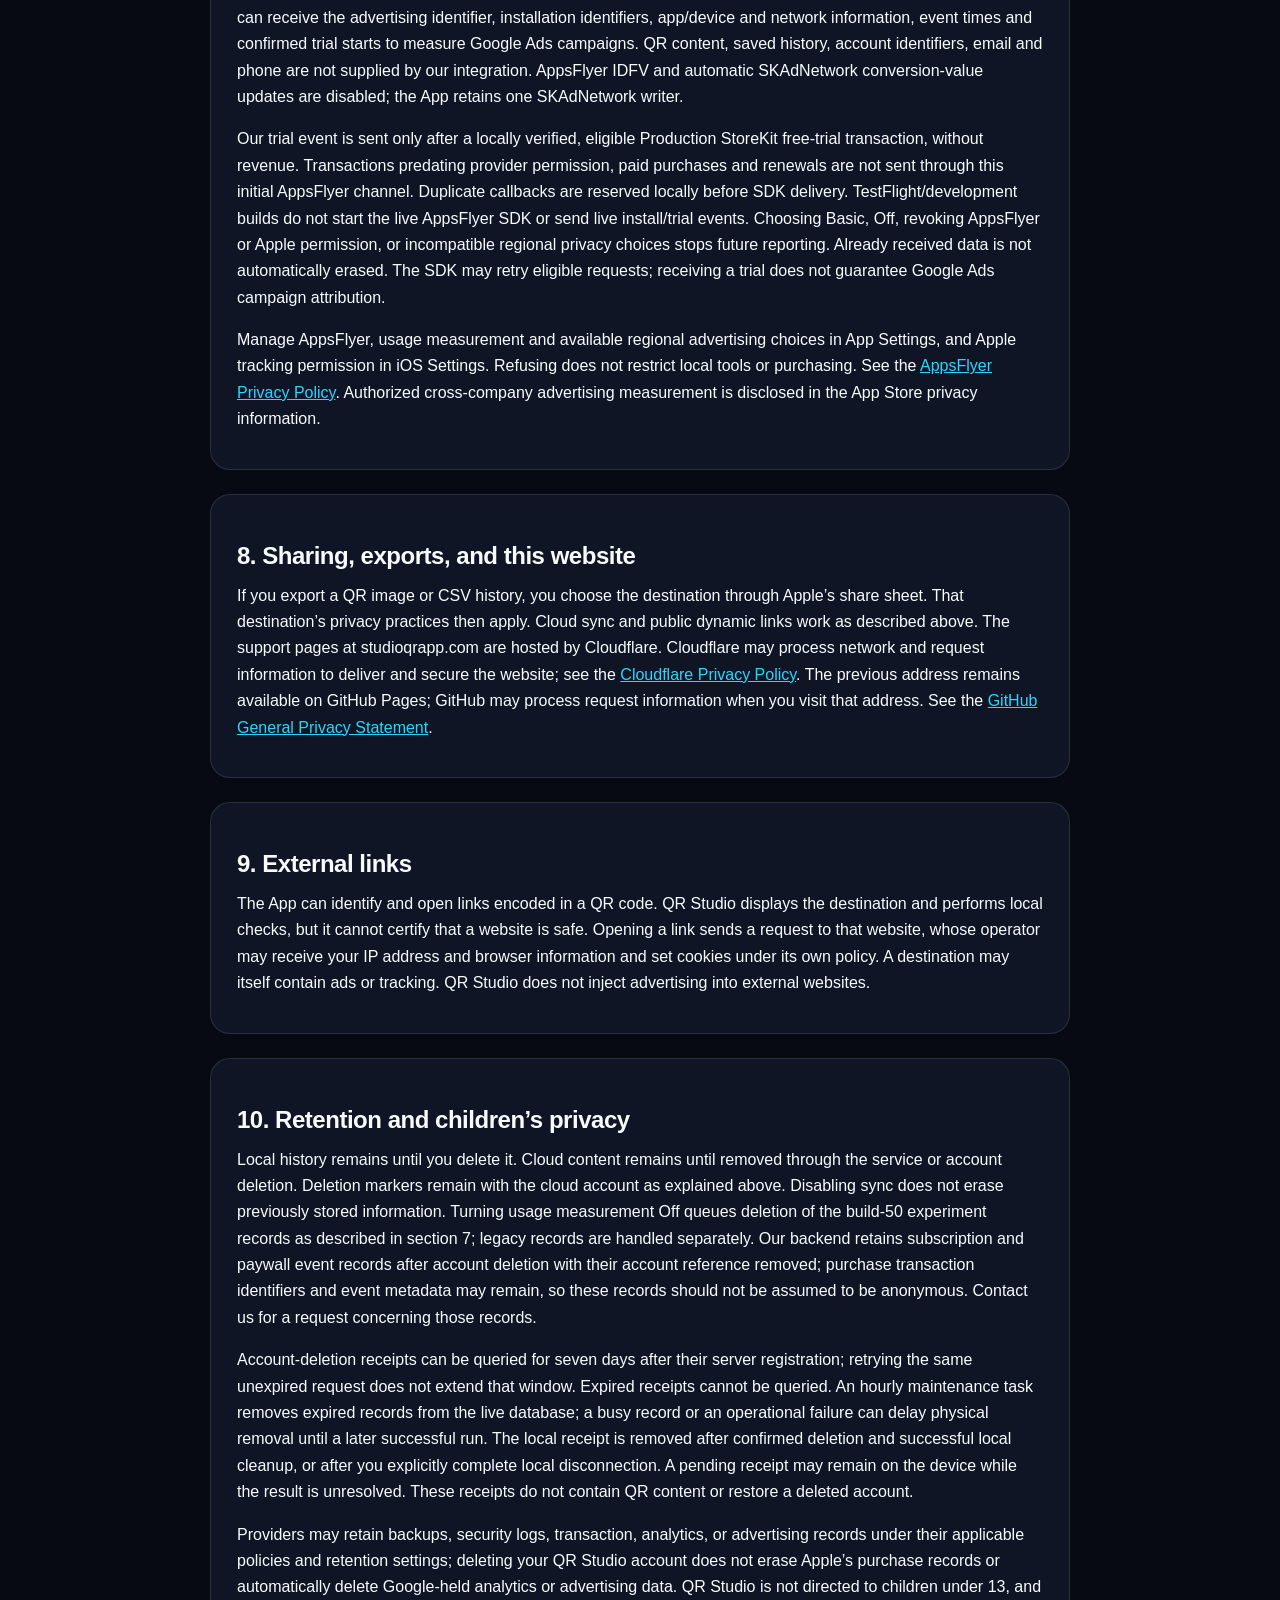
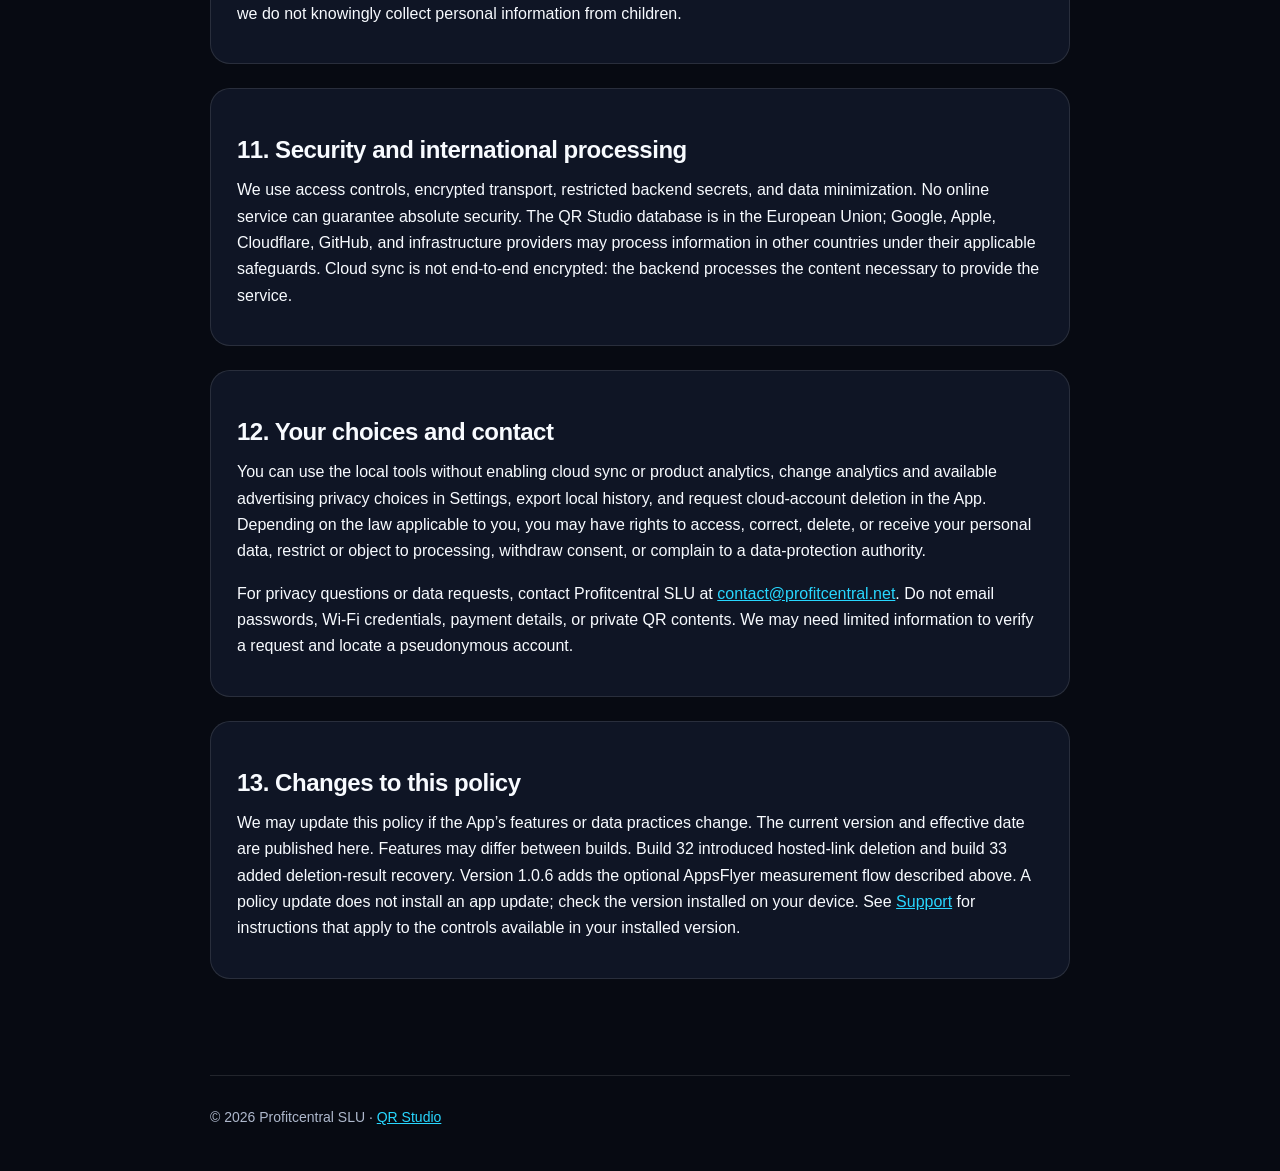
==== commit ffa0fa5c: "Clarify build 56 account-linked measurement remains separate from ATT" ====
--- a/privacy.html
+++ b/privacy.html
@@ -11,8 +11,8 @@
     <section class="section"><h2>4. Optional account and cloud service</h2><p>Cloud features use a pseudonymous account; the current app does not offer Sign in with Apple. Access controls and row-level security restrict each account to its own content. Our cloud infrastructure provider is Supabase, with the QR Studio database hosted in Ireland. Do not assume that installing the app on another device signs you into the same cloud account.</p><p>You can disable future synchronization without affecting local tools; this does not erase existing cloud copies. In version 1.0.0 build 26 and later, deleting a saved static code queues its deletion for the next successful sync to its original account. The server retains only the code identifier, account identifier, and deletion time to prevent another device from uploading it again. These deletion markers contain no QR content and are removed when the cloud account is deleted.</p><p>Removing a dynamic QR from your local history does not delete its hosted link. Builds with hosted-link management offer separate controls in the code details: pausing blocks future redirects while retaining the link, destination, and plan slot; deleting the hosted link removes its scan-event records and frees that slot after server confirmation. Neither action closes pages already open. The server retains request identifiers and a deleted-link marker with the account to avoid recreating a link when an old request is retried; local history and pending edits are not erased by hosted-link deletion.</p><p>To delete your cloud account and associated cloud content, use the account-deletion control in Settings while connected. Once confirmed, hosted links belonging to that account stop working. Local records remain until you delete them separately. Deleting a cloud account does not cancel an Apple subscription; manage that separately in your Apple account.</p><p>In builds with deletion-result recovery, the App saves a private receipt on this device before requesting account deletion. It contains an operation identifier, the account identifier, a random recovery key, a date, and the request state—not QR contents or a login token. It is excluded from device backups. The backend stores the operation identifier, a hash of the key, creation and expiry times, and an account reference that is removed when the account is deleted. The key lets the App check the result even if the signed-in session no longer works; it cannot sign in, recover account content, or request a new deletion. It is sent securely in the request body, not a web link. Do not share this key.</p><p>A missing response, an expired receipt, or an unavailable result does not prove deletion. Where recovery controls are available, Settings can check the result without sending another deletion request. For older requests without a receipt or requests at least seven days old on the device, an explicit local-disconnection option may be offered. Disconnecting preserves local history but loses access to that cloud identity from this installation; the account and links may still exist on the server. It is not a substitute for confirmed deletion. Contact support if the result remains uncertain.</p></section>
     <section class="section"><h2>5. Camera and photo access</h2><p>Camera access is used only when you choose to scan a code. When you choose an image from Photos, the selected image is analyzed on your device and is not uploaded to us or retained by the App. Apple’s system photo picker may allow you to share only the image you select.</p></section>
     <section class="section"><h2>6. Advertising and consent</h2><p>The free version may display ads supplied by Google AdMob below QR Studio’s in-app destination browser and, occasionally, before opening a scanned destination. The banner remains outside the third-party website and is not injected into its content. Pro subscribers do not see these ads. Earlier builds did not request Apple’s App Tracking Transparency permission. Version 1.0.6 requests it as described below. Starting with build 50 of version 1.0.2, Google UMP determines the applicable advertising choices. Where UMP reports that consent is not required, the App allows Google’s publisher first-party identifier and no longer forces the non-personalized request option. Where consent is required, the App retains conservative ad-request settings and applies the available consent signals.</p><p>AdMob may process an IP address to estimate general location, device identifiers, ad impressions and interactions, product interactions, crash logs, and performance information to deliver, limit, report, secure, and improve ads. Non-personalized ads are not selected from your past activity, although Google may still use local storage or device identifiers for frequency capping and aggregated reporting. Google’s practices are described in the <a href="https://policies.google.com/privacy">Google Privacy Policy</a>.</p><p>Where required, Google’s User Messaging Platform asks for your privacy choices before ads are requested. You can review or change available advertising privacy choices from Settings in the App. Refusing consent does not disable the App’s core local features; depending on local rules and technical availability, limited ads may be shown.</p></section>
-    <section class="section"><h2>7. Usage measurement and optional analytics</h2><p>These controls differ by version. Through version 1.0.1, Google Analytics for Firebase requires an opt-in. In version 1.0.2 (builds 49–50), Basic is the default when no previous choice exists and sends limited consent-mode signals with analytics storage denied; a notice explains the choice. The rules below apply starting with version 1.0.3 (build 51). A previous explicit Off choice remains Off when you update.</p><p>In version 1.0.3, Settings → Usage measurement offers Basic, Detailed and Off. Basic permits Firebase Analytics collection and analytics storage, including an app-instance identifier, app and device information, event times, app opens, plan views and permitted purchase/trial events. It denies advertising storage, advertising user data and advertising personalization. Basic does not activate our account-linked backend analytics or create an account for analytics. Our manually logged Basic events exclude account and transaction identifiers, QR contents, photos, saved history and paywall experiment identifiers.</p><p>Detailed permits Analytics and requests advertising-related measurement only within the permissions actually available from Google UMP, Apple’s App Tracking Transparency status and applicable US privacy signals. Earlier builds did not request ATT authorization; the upcoming AppsFlyer update requests it as described below. Without ATT authorization, our Firebase advertising consent types remain denied; Firebase IDFV collection is disabled. The full Firebase Analytics SDK includes identity-support and event-based on-device conversion components, but their presence does not grant tracking permission. We do not provide email addresses or telephone numbers for conversion measurement. Meta App Events is absent in build 50 and later.</p><p>UMP refreshes applicable privacy information on each launch. While it is unresolved, requires a response or encounters an error, Firebase measurement remains disabled. Where GDPR consent is required, a returned advertising form is not by itself treated as agreement to Analytics: an additional in-app Basic / Detailed / No measurement choice is requested when the Analytics decision cannot be established. Explicit rejection is respected. Settings offers Manage consent when UMP makes privacy options available and a retry if privacy information could not load. Local scanning, creation, saving and export remain available without analytics consent.</p><p>For a new installation where UMP successfully reports that GDPR consent is not required, Detailed is the default measurement preference, subject to the advertising restrictions above, and can be changed to Basic or Off in Settings. This regional default does not opt into account-linked analytics on our backend. We do not infer geography from your language. Existing manual choices are preserved; an old Basic choice does not authorize the new Analytics identifiers until you confirm the new meaning. Existing Detailed permission does not acquire new advertising permissions without confirmation. Changing privacy options may revoke or pause measurement until a new choice is confirmed. The former informational strip on the home screen is removed; the controls and explanations remain in Settings.</p><p>Starting with build 50, Basic and Detailed also measure first-party paywall experiments on our Supabase backend. Each installation uses a random identifier and a separate secret for each experiment and screen placement. We record the displayed variant and revision, view time, checkout, cancellation, pending and failure events. When you purchase, we associate the originating presentation with the Apple-verified initial subscription transaction and its later payment outcomes. This purchase association is linked to the pseudonymous purchase account and is not anonymous. Seeing a paywall does not create an account. These experiment identifiers are not sent to Firebase or Google Ads and are not used to follow you across other apps. Reports distinguish repeated views, installations, free trials, Sandbox tests and verified paid subscriptions.</p><p>Experiment records are eligible for deletion after 90 days; a daily maintenance job removes them. Pending events remain on your device for at most seven days. Choosing Off clears unsent events and queues a request to delete the corresponding experiment views and purchase associations; delivery requires connectivity while the App is open. Revocation tokens are retained until acknowledged locally and up to 90 days on our server to prevent delayed requests from recreating revoked records. Abuse protection briefly processes network addresses and retains only a daily rotating keyed hash for up to one day, subject to the maintenance schedule. Infrastructure security logs and backups follow the provider’s policies. No QR contents, photos, email addresses, telephone numbers or advertising identifiers are included in these experiment events.</p><p>If you manually choose Detailed, QR Studio also enables its optional account-linked product analytics on Supabase, as explained in the in-app choice. This may process a pseudonymous account identifier, app/device information, event times, code types or counts, product and paywall identifiers, transaction identifiers, and purchase amount and currency. Automatically selected regional defaults and advertising-form responses do not enable this backend opt-in. QR contents, photos and saved history are not sent as analytics parameters. Server-to-Google purchase reporting remains disabled in builds through 52.</p><p>Starting with version 1.0.4 (build 53), when account-linked analytics is explicitly enabled and the effective Firebase Analytics permission permits it, QR Studio can associate this installation’s Firebase app-instance identifier with a verified subscription checkout. Earlier builds offered an optional checkout choice if Detailed was selected automatically by region. Version 1.0.6 removes that extra checkout modal outside GDPR regions. Automatic regional Detailed and Apple tracking authorization do not enable this account-linked server channel; explicit Detailed selection in Settings is still needed. Existing Basic or Off choices are not changed automatically. The backend sends eligible Apple-verified trial starts, first paid subscription events and subsequent subscription payments to Google Analytics for Firebase, including after the App is closed. These events contain the installation identifier, product, transaction identifier, event date, amount and currency; not QR contents, email addresses or telephone numbers. Advertising user data and personalization remain denied for this server channel. An account or an old payment without an authorized installation association is not retroactively linked.</p><p>The backend stores the authorized installation association while the permission and account remain active, and removes it when a revised consent or account deletion is received. Operational checkout, payment-routing and delivery-attempt records are eligible for removal after seven days by maintenance jobs. Apple subscription records needed to provide the service are separate. On this device, a private, backup-excluded delivery journal prevents duplicate reporting and supports privacy cleanup. Choosing Basic or Off stops future optional server reporting and queues revocation; connectivity is required to deliver that change. Google may already have received events before revocation. A successful HTTP delivery does not prove Google has processed an event or attributed it to a campaign.</p><p>We use these metrics to understand product usage and purchase conversion. The Analytics property is linked to our Google Ads account for campaign measurement, with personalized advertising disabled. Limited signals may support modeled reporting if Google's requirements are met; they do not guarantee that every installation or payment appears in reports or can be attributed to an ad. TestFlight purchases are logged by our integration as test events, not real purchase conversions.</p><p>Choosing Off stops future product analytics collection on this device, including Basic signals. It queues deletion of the build-50 experiment data described above but does not automatically erase legacy analytics or data already received by Google. Updating cloud consent requires a connection; pending changes are retained on the device and retried while the App is open and connected. Purchase verification, subscription status and Apple subscription notifications remain separate from analytics, so Pro access and subscription management continue to work. See <a href="https://developers.google.com/tag-platform/security/concepts/consent-mode">Google's consent-mode documentation</a>, <a href="https://firebase.google.com/support/privacy">Firebase privacy information</a> and the <a href="https://policies.google.com/privacy">Google Privacy Policy</a>.</p></section>
-    <section class="section"><h2>7a. AppsFlyer campaign measurement — version 1.0.6</h2><p>The following flow applies starting with version 1.0.6 (build 56); earlier installed versions do not include AppsFlyer. After Google UMP resolves this launch’s applicable regional privacy information, non-GDPR users with Detailed measurement can receive Apple’s native tracking permission at startup. No European consent banner is forced on US users. Regional privacy requirements and available opt-out controls still apply. Prior Basic, Off, and unconfirmed legacy choices are respected.</p><p>AppsFlyer starts only with valid tracking authorization, versioned permission for this provider and compatible regional advertising choices. Apple authorization is not reused as GDPR consent when travelling: GDPR users must explicitly enable AppsFlyer in Settings. An old Firebase permission is not copied to AppsFlyer. The service can receive the advertising identifier, installation identifiers, app/device and network information, event times and confirmed trial starts to measure Google Ads campaigns. QR content, saved history, account identifiers, email and phone are not supplied by our integration. AppsFlyer IDFV and automatic SKAdNetwork conversion-value updates are disabled; the App retains one SKAdNetwork writer.</p><p>Our trial event is sent only after a locally verified, eligible Production StoreKit free-trial transaction, without revenue. Transactions predating provider permission, paid purchases and renewals are not sent through this initial AppsFlyer channel. Duplicate callbacks are reserved locally before SDK delivery. TestFlight/development builds do not start the live AppsFlyer SDK or send live install/trial events. Choosing Basic, Off, revoking AppsFlyer or Apple permission, or incompatible regional privacy choices stops future reporting. Already received data is not automatically erased. The SDK may retry eligible requests; receiving a trial does not guarantee Google Ads campaign attribution.</p><p>Manage AppsFlyer, usage measurement and available regional advertising choices in App Settings, and Apple tracking permission in iOS Settings. Refusing does not restrict local tools or purchasing. See the <a href="https://www.appsflyer.com/legal/privacy-policy/">AppsFlyer Privacy Policy</a>. Authorized cross-company advertising measurement is disclosed in the App Store privacy information.</p></section>
+    <section class="section"><h2>7. Usage measurement and optional analytics</h2><p>These controls differ by version. Through version 1.0.1, Google Analytics for Firebase requires an opt-in. In version 1.0.2 (builds 49–50), Basic is the default when no previous choice exists and sends limited consent-mode signals with analytics storage denied; a notice explains the choice. The rules below apply starting with version 1.0.3 (build 51). A previous explicit Off choice remains Off when you update.</p><p>In version 1.0.3, Settings → Usage measurement offers Basic, Detailed and Off. Basic permits Firebase Analytics collection and analytics storage, including an app-instance identifier, app and device information, event times, app opens, plan views and permitted purchase/trial events. It denies advertising storage, advertising user data and advertising personalization. Basic does not activate our account-linked backend analytics or create an account for analytics. Our manually logged Basic events exclude account and transaction identifiers, QR contents, photos, saved history and paywall experiment identifiers.</p><p>Detailed permits Analytics and requests advertising-related measurement only within the permissions actually available from Google UMP, Apple’s App Tracking Transparency status and applicable US privacy signals. Earlier builds did not request ATT authorization; version 1.0.6 requests it as described below. Without ATT authorization, our Firebase advertising consent types remain denied; Firebase IDFV collection is disabled. The full Firebase Analytics SDK includes identity-support and event-based on-device conversion components, but their presence does not grant tracking permission. We do not provide email addresses or telephone numbers for conversion measurement. Meta App Events is absent in build 50 and later.</p><p>UMP refreshes applicable privacy information on each launch. While it is unresolved, requires a response or encounters an error, Firebase measurement remains disabled. Where GDPR consent is required, a returned advertising form is not by itself treated as agreement to Analytics: an additional in-app Basic / Detailed / No measurement choice is requested when the Analytics decision cannot be established. Explicit rejection is respected. Settings offers Manage consent when UMP makes privacy options available and a retry if privacy information could not load. Local scanning, creation, saving and export remain available without analytics consent.</p><p>For a new installation where UMP successfully reports that GDPR consent is not required, Detailed is the default measurement preference, subject to the advertising restrictions above, and can be changed to Basic or Off in Settings. This regional default does not opt into account-linked analytics on our backend. We do not infer geography from your language. Existing manual choices are preserved; an old Basic choice does not authorize the new Analytics identifiers until you confirm the new meaning. Existing Detailed permission does not acquire new advertising permissions without confirmation. Changing privacy options may revoke or pause measurement until a new choice is confirmed. The former informational strip on the home screen is removed; the controls and explanations remain in Settings.</p><p>Starting with build 50, Basic and Detailed also measure first-party paywall experiments on our Supabase backend. Each installation uses a random identifier and a separate secret for each experiment and screen placement. We record the displayed variant and revision, view time, checkout, cancellation, pending and failure events. When you purchase, we associate the originating presentation with the Apple-verified initial subscription transaction and its later payment outcomes. This purchase association is linked to the pseudonymous purchase account and is not anonymous. Seeing a paywall does not create an account. These experiment identifiers are not sent to Firebase or Google Ads and are not used to follow you across other apps. Reports distinguish repeated views, installations, free trials, Sandbox tests and verified paid subscriptions.</p><p>Experiment records are eligible for deletion after 90 days; a daily maintenance job removes them. Pending events remain on your device for at most seven days. Choosing Off clears unsent events and queues a request to delete the corresponding experiment views and purchase associations; delivery requires connectivity while the App is open. Revocation tokens are retained until acknowledged locally and up to 90 days on our server to prevent delayed requests from recreating revoked records. Abuse protection briefly processes network addresses and retains only a daily rotating keyed hash for up to one day, subject to the maintenance schedule. Infrastructure security logs and backups follow the provider’s policies. No QR contents, photos, email addresses, telephone numbers or advertising identifiers are included in these experiment events.</p><p>If you manually choose Detailed, QR Studio also enables its optional account-linked product analytics on Supabase, as explained in the in-app choice. This may process a pseudonymous account identifier, app/device information, event times, code types or counts, product and paywall identifiers, transaction identifiers, and purchase amount and currency. Automatically selected regional defaults and advertising-form responses do not enable this backend opt-in. QR contents, photos and saved history are not sent as analytics parameters. Server-to-Google purchase reporting remains disabled in builds through 52.</p><p>Starting with version 1.0.4 (build 53), when account-linked analytics is explicitly enabled and the effective Firebase Analytics permission permits it, QR Studio can associate this installation’s Firebase app-instance identifier with a verified subscription checkout. Earlier builds offered an optional checkout choice if Detailed was selected automatically by region. Version 1.0.6 removes that extra checkout modal outside GDPR regions. Automatic regional Detailed and Apple tracking authorization do not enable this account-linked server channel; explicit Detailed selection in Settings is still needed. Existing Basic or Off choices are not changed automatically. The backend sends eligible Apple-verified trial starts, first paid subscription events and subsequent subscription payments to Google Analytics for Firebase, including after the App is closed. These events contain the installation identifier, product, transaction identifier, event date, amount and currency; not QR contents, email addresses or telephone numbers. Advertising user data and personalization remain denied for this server channel. An account or an old payment without an authorized installation association is not retroactively linked.</p><p>The backend stores the authorized installation association while the permission and account remain active, and removes it when a revised consent or account deletion is received. Operational checkout, payment-routing and delivery-attempt records are eligible for removal after seven days by maintenance jobs. Apple subscription records needed to provide the service are separate. On this device, a private, backup-excluded delivery journal prevents duplicate reporting and supports privacy cleanup. Choosing Basic or Off stops future optional server reporting and queues revocation; connectivity is required to deliver that change. Google may already have received events before revocation. A successful HTTP delivery does not prove Google has processed an event or attributed it to a campaign.</p><p>We use these metrics to understand product usage and purchase conversion. The Analytics property is linked to our Google Ads account for campaign measurement, with personalized advertising disabled. Limited signals may support modeled reporting if Google's requirements are met; they do not guarantee that every installation or payment appears in reports or can be attributed to an ad. TestFlight purchases are logged by our integration as test events, not real purchase conversions.</p><p>Choosing Off stops future product analytics collection on this device, including Basic signals. It queues deletion of the build-50 experiment data described above but does not automatically erase legacy analytics or data already received by Google. Updating cloud consent requires a connection; pending changes are retained on the device and retried while the App is open and connected. Purchase verification, subscription status and Apple subscription notifications remain separate from analytics, so Pro access and subscription management continue to work. See <a href="https://developers.google.com/tag-platform/security/concepts/consent-mode">Google's consent-mode documentation</a>, <a href="https://firebase.google.com/support/privacy">Firebase privacy information</a> and the <a href="https://policies.google.com/privacy">Google Privacy Policy</a>.</p></section>
+    <section class="section"><h2>7a. AppsFlyer campaign measurement — version 1.0.6</h2><p>The following flow applies starting with version 1.0.6 (build 56); earlier installed versions do not include AppsFlyer. After Google UMP resolves this launch’s applicable regional privacy information, non-GDPR users with Detailed measurement can receive Apple’s native tracking permission at startup. No European consent banner is forced on US users. The optional non-GDPR post-purchase question from build 55 is removed in version 1.0.6; account-linked Firebase subscription measurement remains a separate explicit Settings choice and is not authorized by ATT. Regional privacy requirements and available opt-out controls still apply. Prior Basic, Off, and unconfirmed legacy choices are respected.</p><p>AppsFlyer starts only with valid tracking authorization, versioned permission for this provider and compatible regional advertising choices. Apple authorization is not reused as GDPR consent when travelling: GDPR users must explicitly enable AppsFlyer in Settings. An old Firebase permission is not copied to AppsFlyer. The service can receive the advertising identifier, installation identifiers, app/device and network information, event times and confirmed trial starts to measure Google Ads campaigns. QR content, saved history, account identifiers, email and phone are not supplied by our integration. AppsFlyer IDFV and automatic SKAdNetwork conversion-value updates are disabled; the App retains one SKAdNetwork writer.</p><p>Our trial event is sent only after a locally verified, eligible Production StoreKit free-trial transaction, without revenue. Transactions predating provider permission, paid purchases and renewals are not sent through this initial AppsFlyer channel. Duplicate callbacks are reserved locally before SDK delivery. TestFlight/development builds do not start the live AppsFlyer SDK or send live install/trial events. Choosing Basic, Off, revoking AppsFlyer or Apple permission, or incompatible regional privacy choices stops future reporting. Already received data is not automatically erased. The SDK may retry eligible requests; receiving a trial does not guarantee Google Ads campaign attribution.</p><p>Manage AppsFlyer, usage measurement and available regional advertising choices in App Settings, and Apple tracking permission in iOS Settings. Refusing does not restrict local tools or purchasing. See the <a href="https://www.appsflyer.com/legal/privacy-policy/">AppsFlyer Privacy Policy</a>. Authorized cross-company advertising measurement is disclosed in the App Store privacy information.</p></section>
     <section class="section"><h2>8. Sharing, exports, and this website</h2><p>If you export a QR image or CSV history, you choose the destination through Apple’s share sheet. That destination’s privacy practices then apply. Cloud sync and public dynamic links work as described above. The support pages at studioqrapp.com are hosted by Cloudflare. Cloudflare may process network and request information to deliver and secure the website; see the <a href="https://www.cloudflare.com/privacypolicy/">Cloudflare Privacy Policy</a>. The previous address remains available on GitHub Pages; GitHub may process request information when you visit that address. See the <a href="https://docs.github.com/en/site-policy/privacy-policies/github-general-privacy-statement">GitHub General Privacy Statement</a>.</p></section>
     <section class="section"><h2>9. External links</h2><p>The App can identify and open links encoded in a QR code. QR Studio displays the destination and performs local checks, but it cannot certify that a website is safe. Opening a link sends a request to that website, whose operator may receive your IP address and browser information and set cookies under its own policy. A destination may itself contain ads or tracking. QR Studio does not inject advertising into external websites.</p></section>
     <section class="section"><h2>10. Retention and children’s privacy</h2><p>Local history remains until you delete it. Cloud content remains until removed through the service or account deletion. Deletion markers remain with the cloud account as explained above. Disabling sync does not erase previously stored information. Turning usage measurement Off queues deletion of the build-50 experiment records as described in section 7; legacy records are handled separately. Our backend retains subscription and paywall event records after account deletion with their account reference removed; purchase transaction identifiers and event metadata may remain, so these records should not be assumed to be anonymous. Contact us for a request concerning those records.</p><p>Account-deletion receipts can be queried for seven days after their server registration; retrying the same unexpired request does not extend that window. Expired receipts cannot be queried. An hourly maintenance task removes expired records from the live database; a busy record or an operational failure can delay physical removal until a later successful run. The local receipt is removed after confirmed deletion and successful local cleanup, or after you explicitly complete local disconnection. A pending receipt may remain on the device while the result is unresolved. These receipts do not contain QR content or restore a deleted account.</p><p>Providers may retain backups, security logs, transaction, analytics, or advertising records under their applicable policies and retention settings; deleting your QR Studio account does not erase Apple’s purchase records or automatically delete Google-held analytics or advertising data. QR Studio is not directed to children under 13, and we do not knowingly collect personal information from children.</p></section>
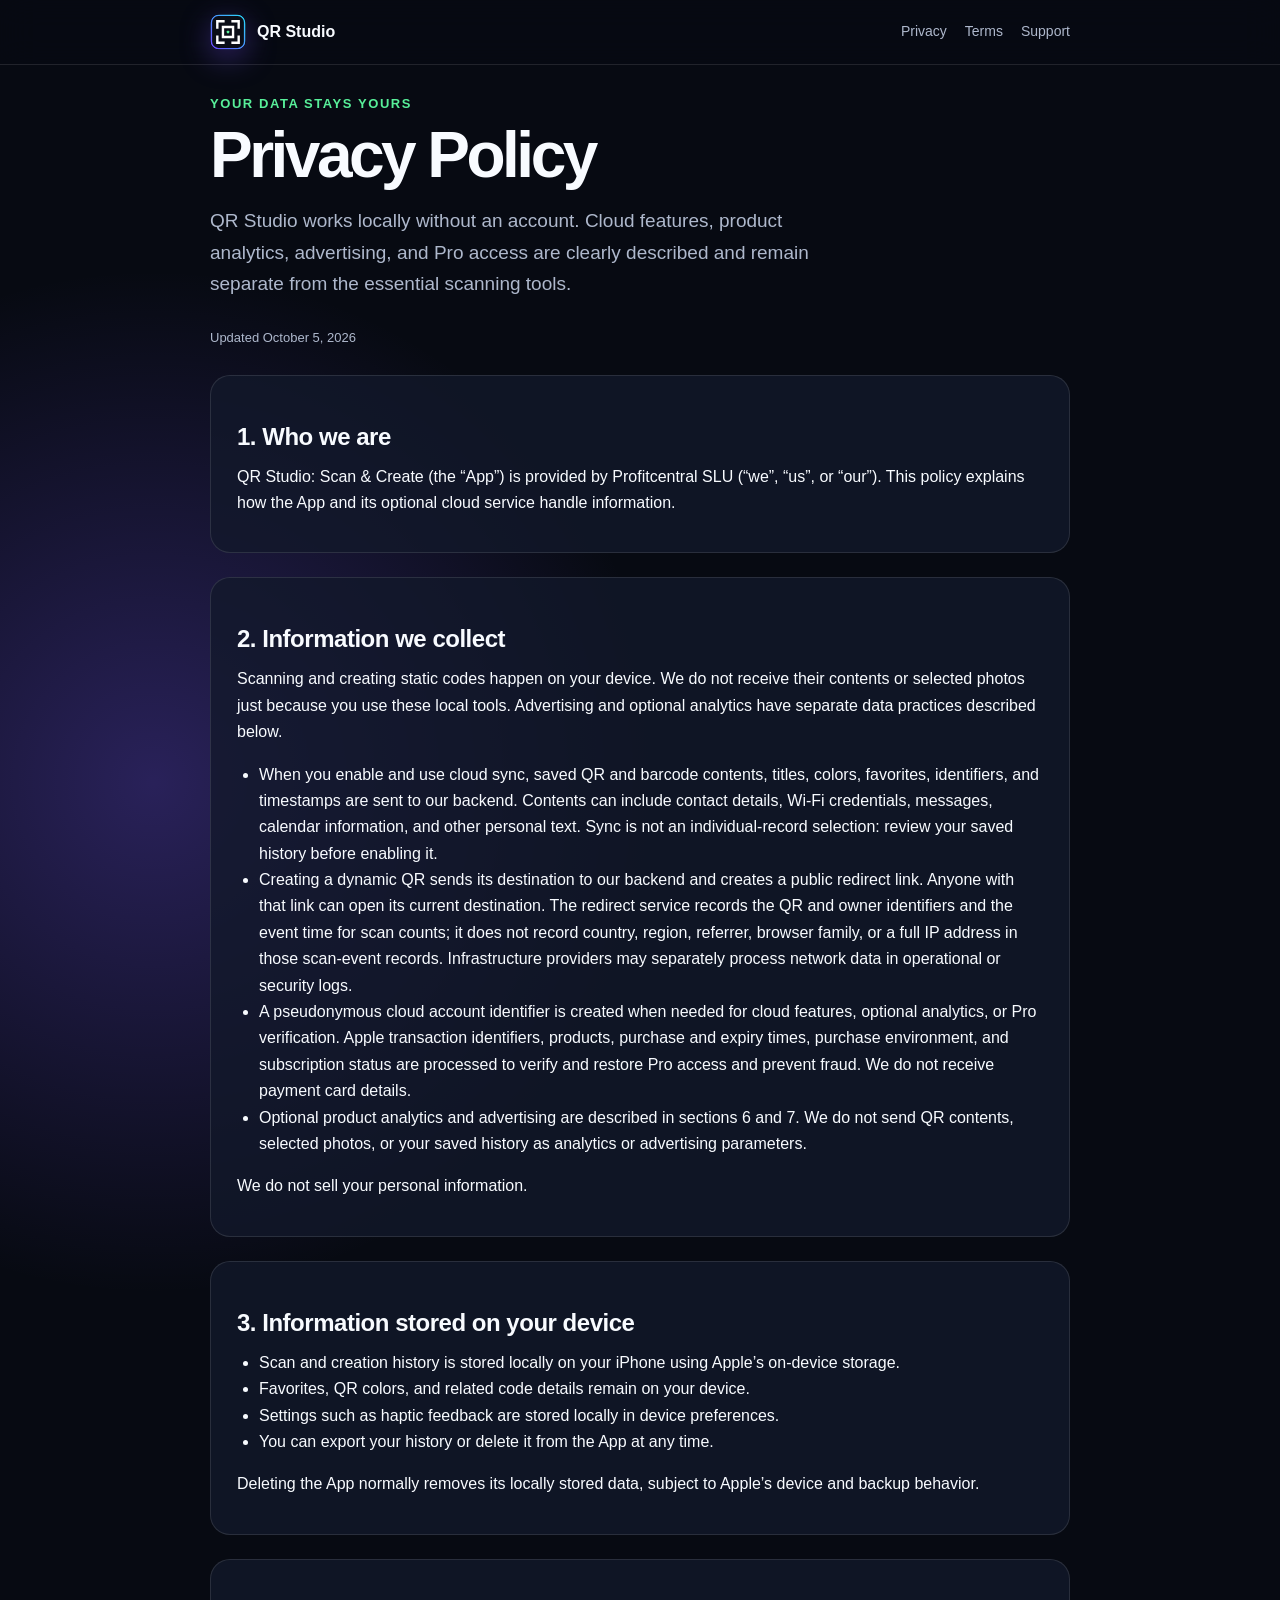
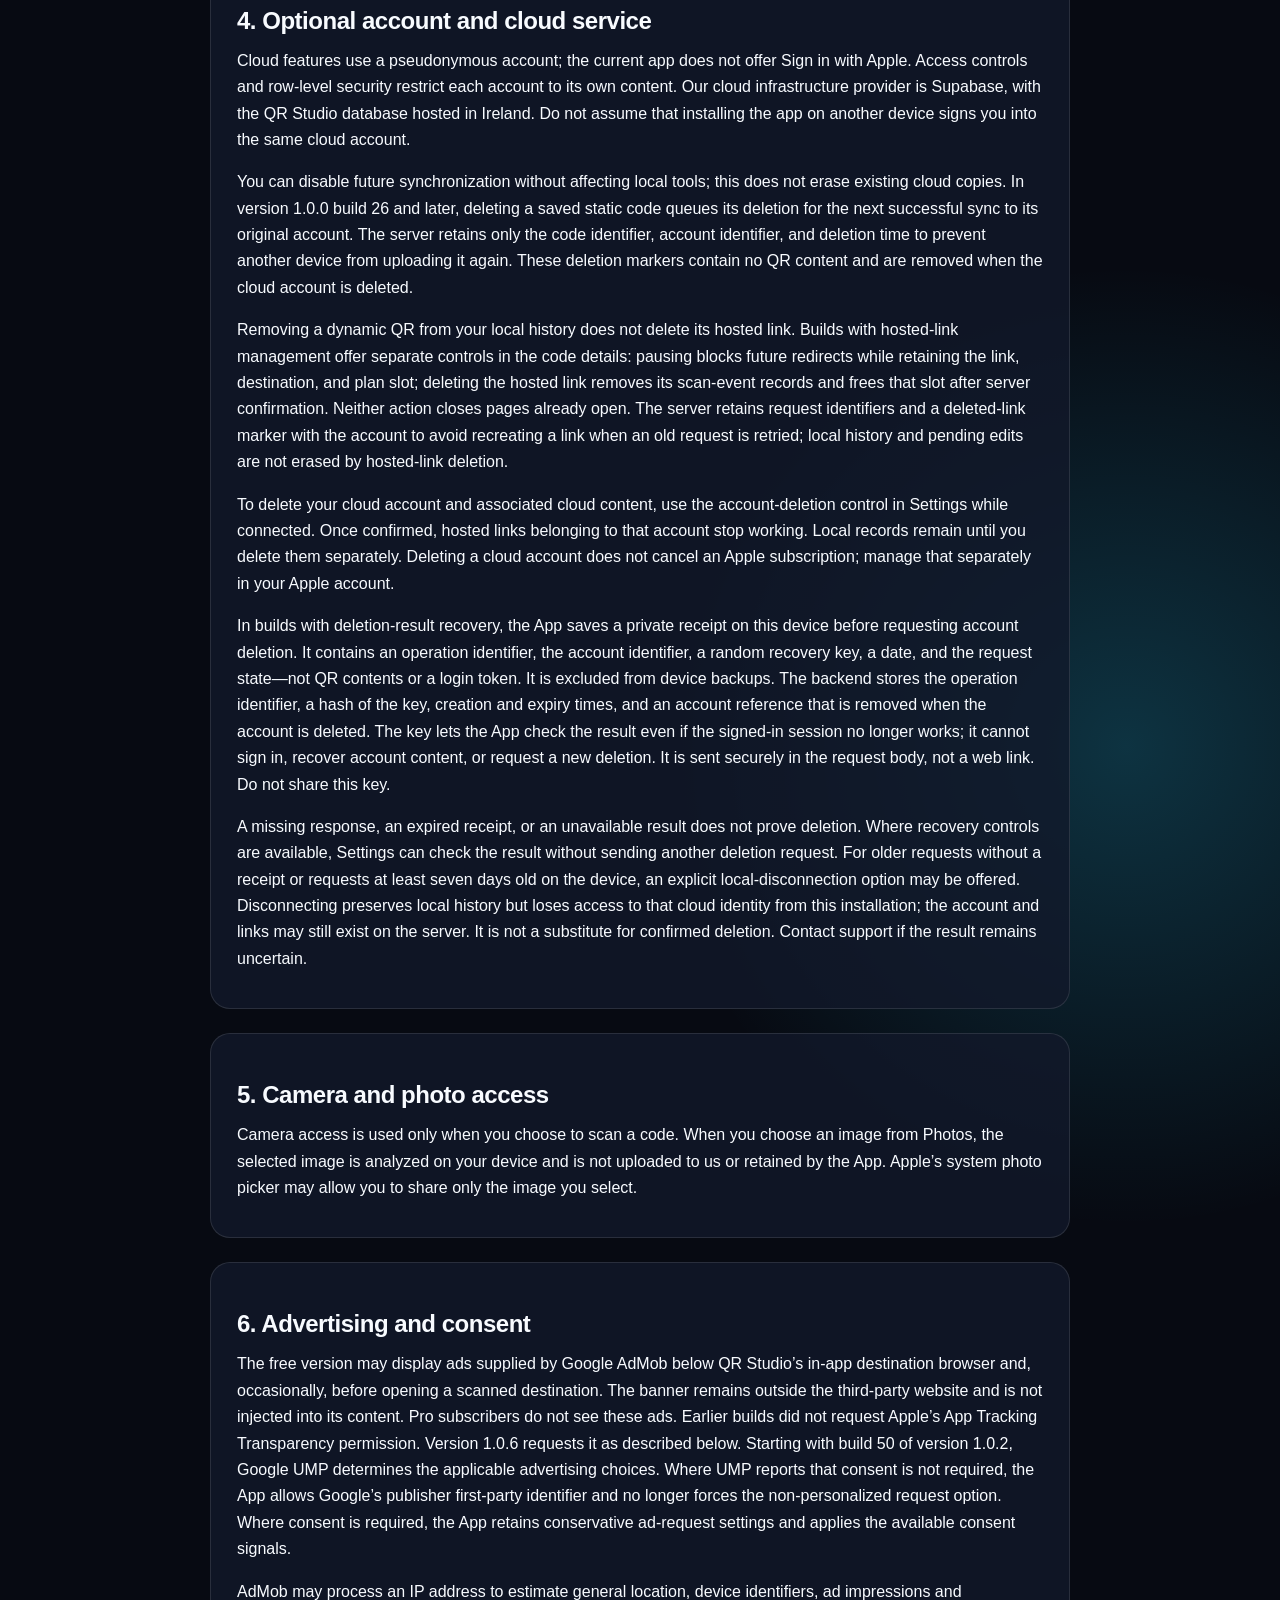
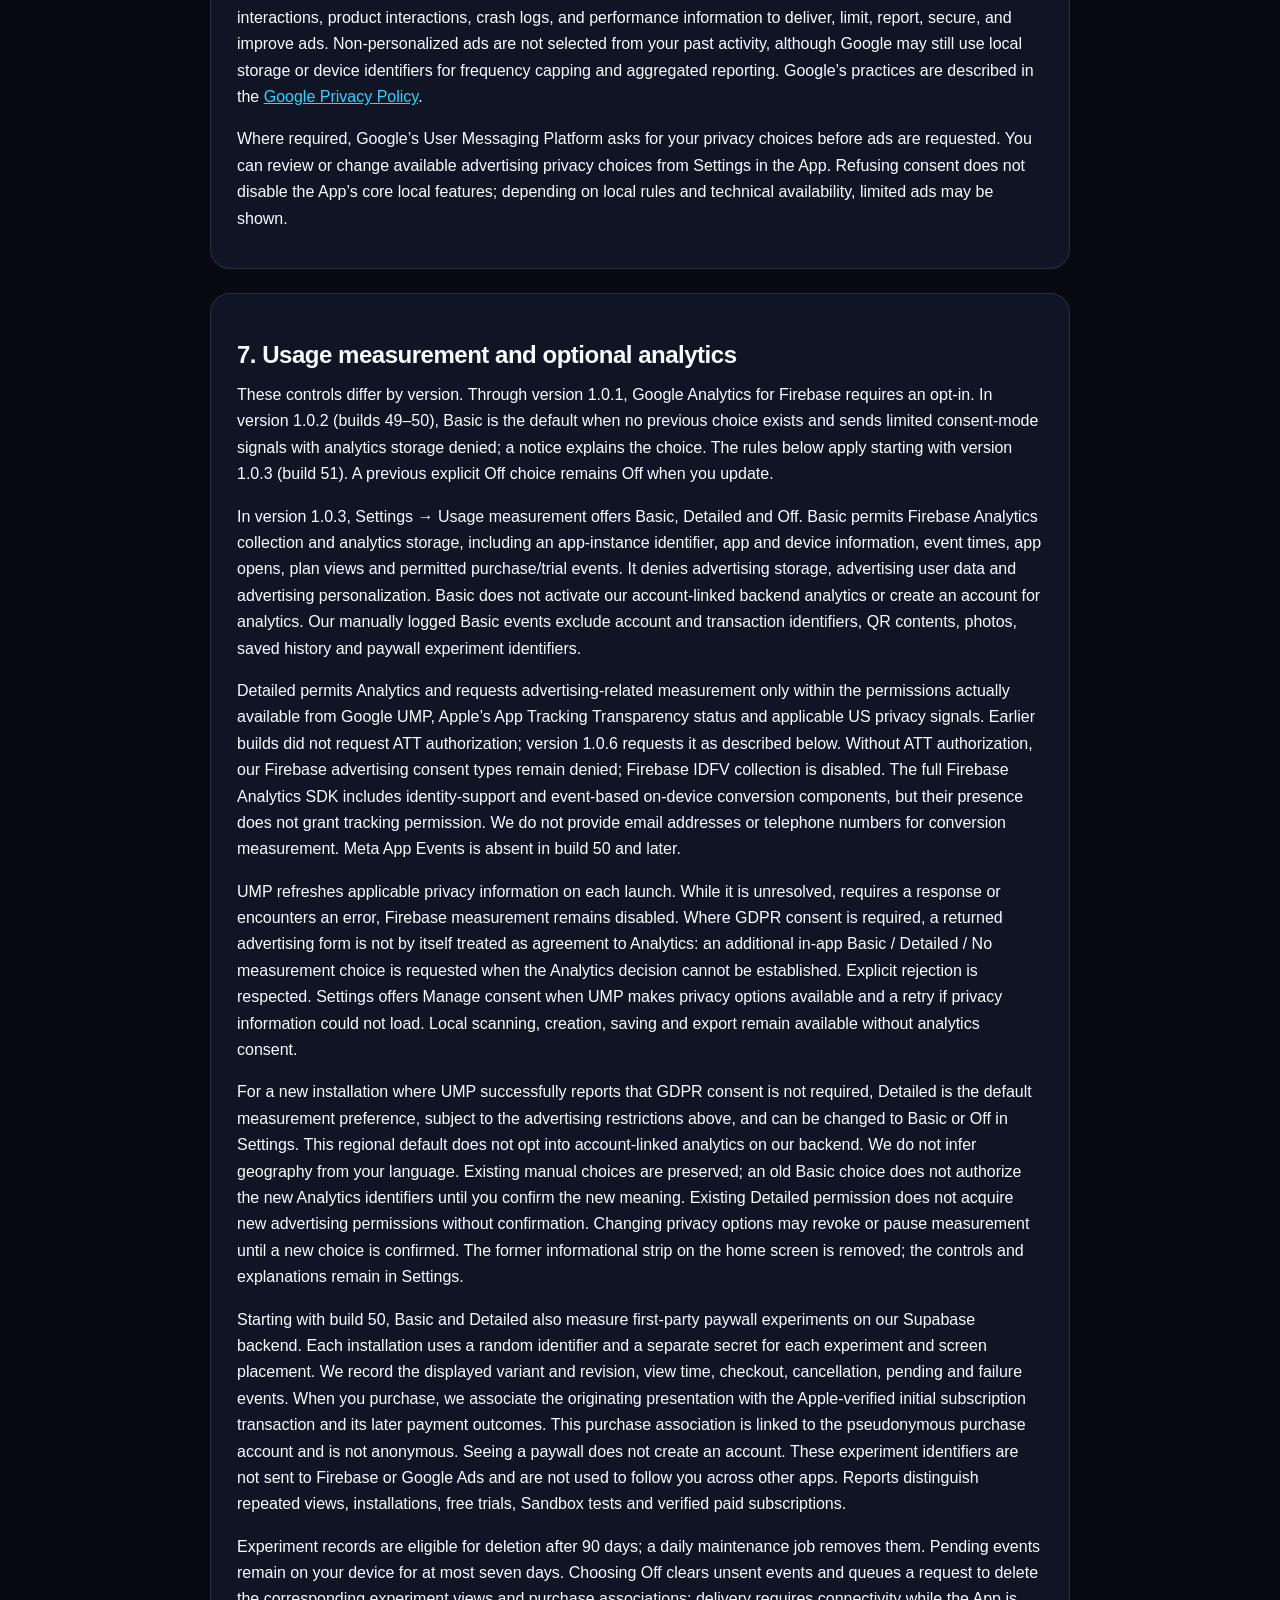
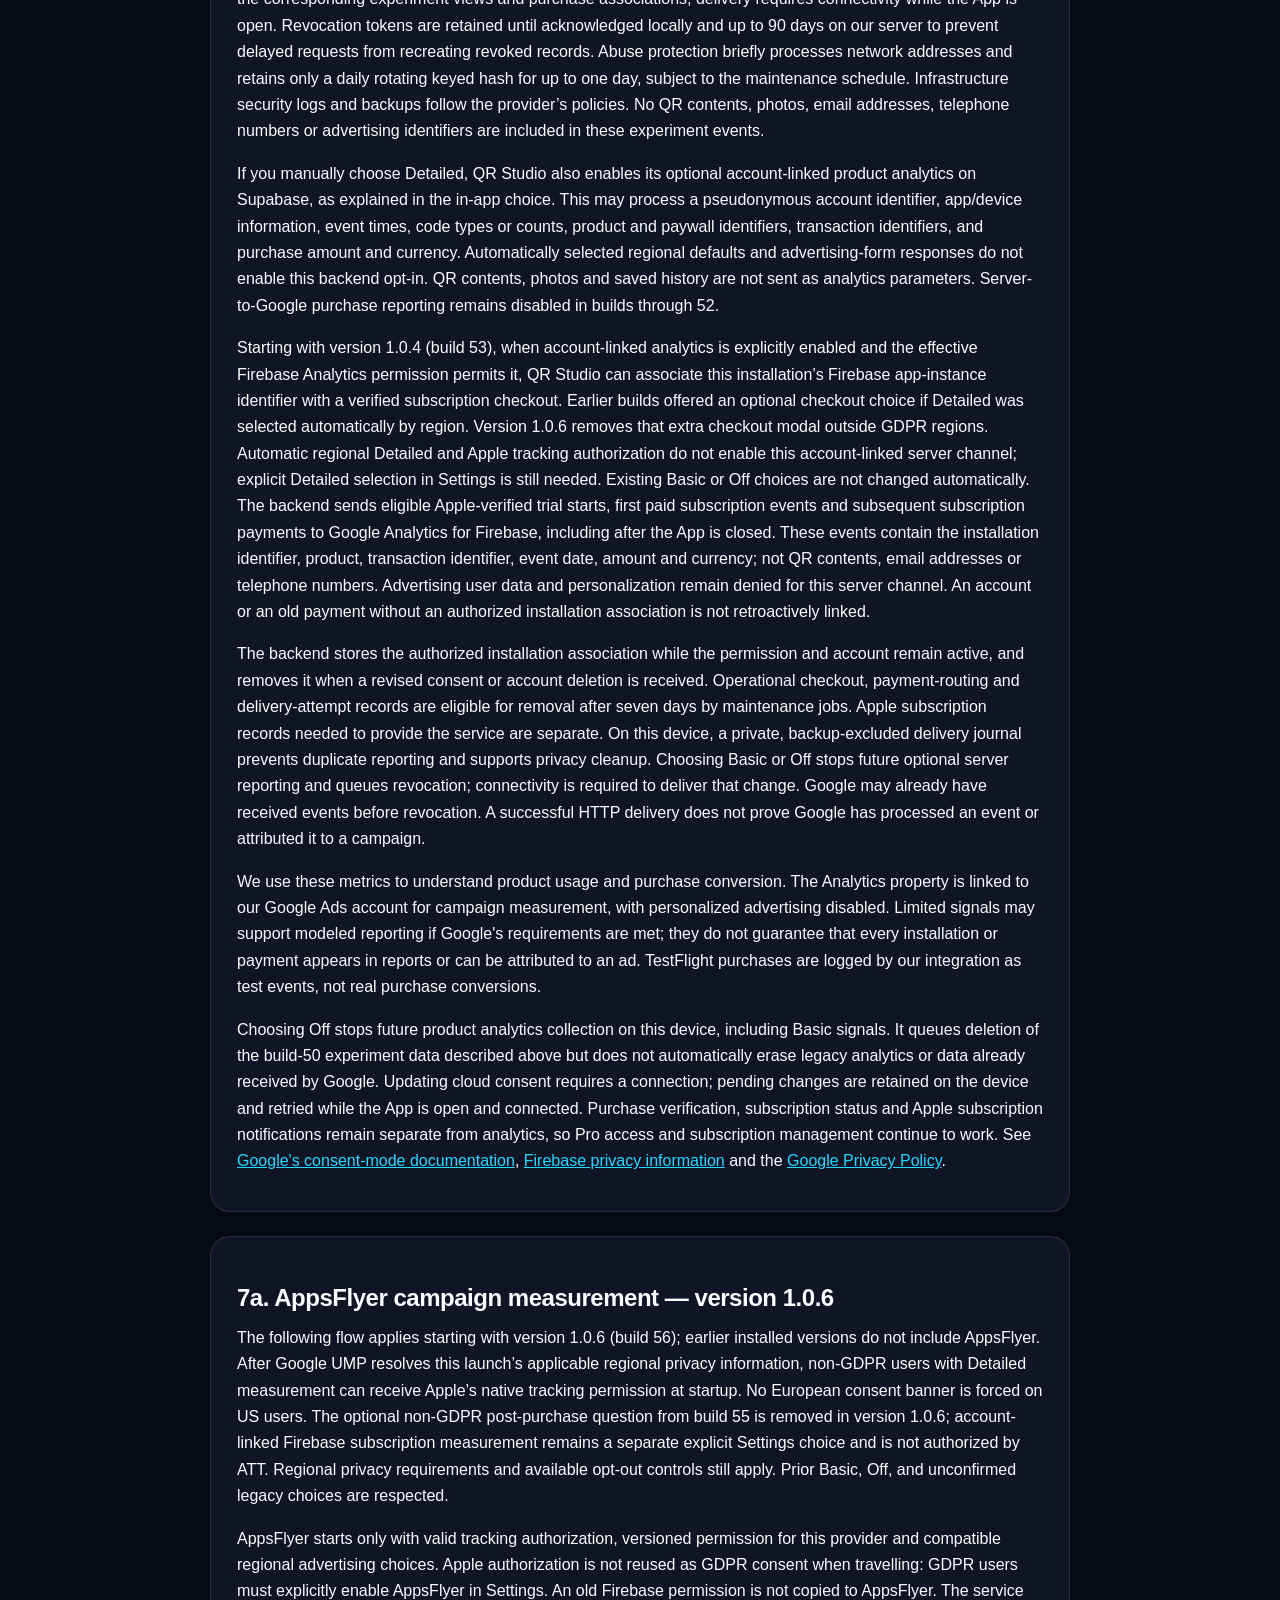
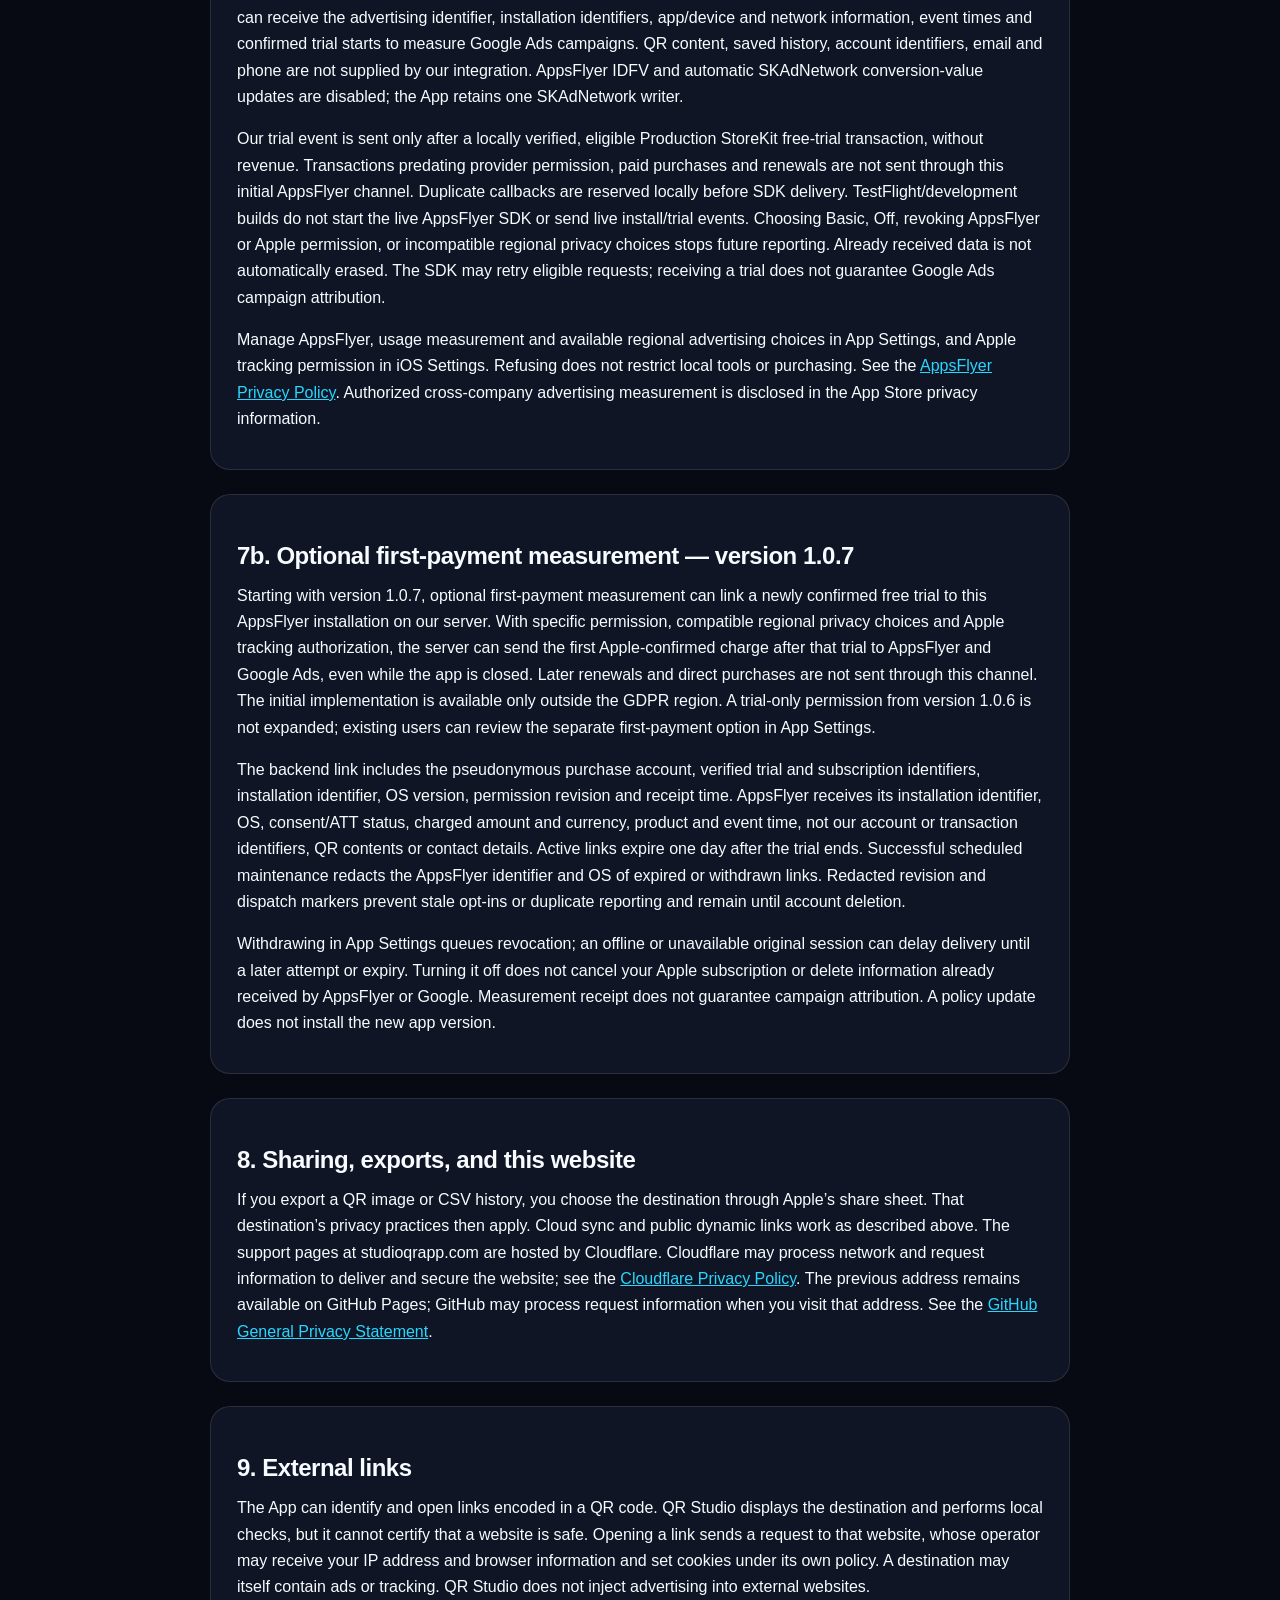
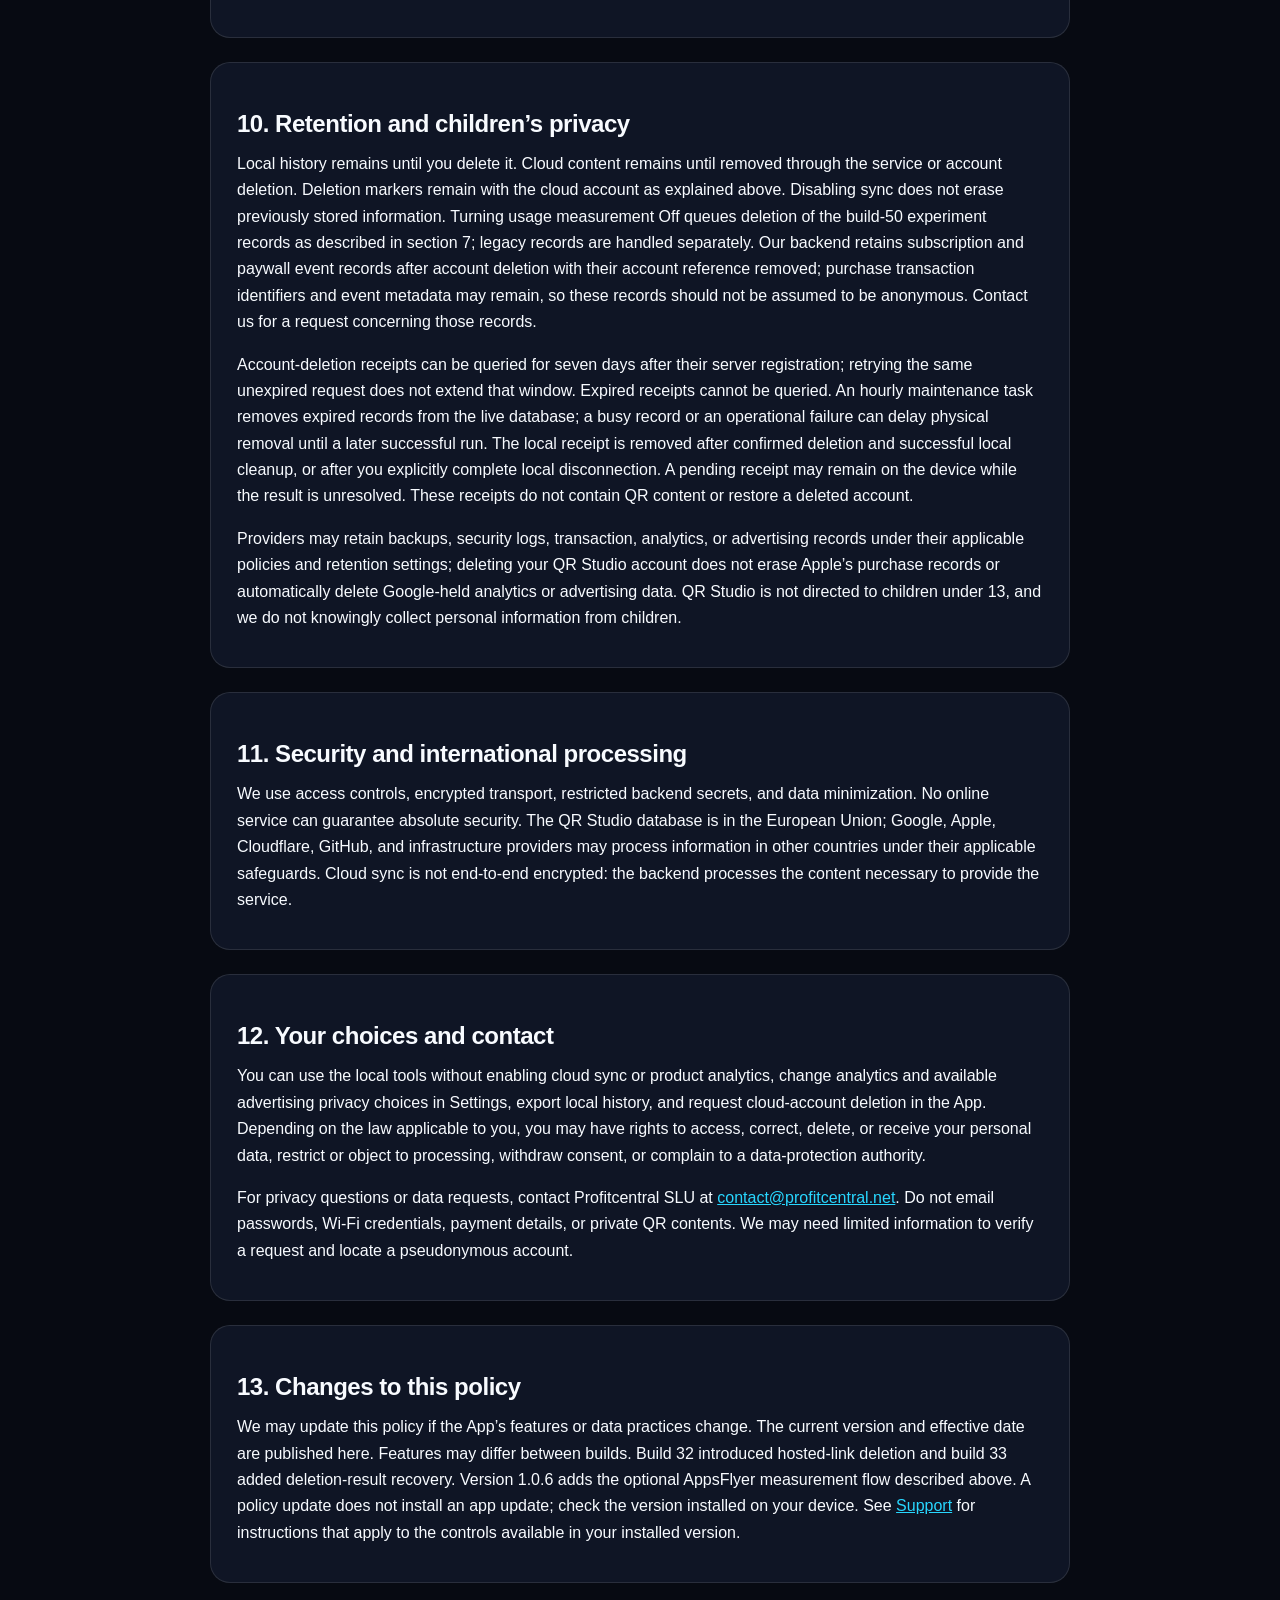
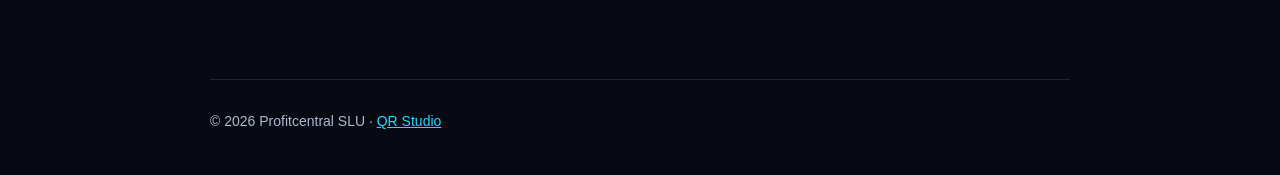
==== commit 75b6713e: "Disclose optional first trial payment measurement in QR Studio 1.0.7" ====
--- a/privacy.html
+++ b/privacy.html
@@ -4,7 +4,7 @@
 <body>
   <header class="topbar"><a class="brand" href="index.html"><img src="app-icon.svg" alt=""><span>QR Studio</span></a><nav><a href="privacy.html">Privacy</a><a href="terms.html">Terms</a><a href="support.html">Support</a></nav></header>
   <main class="legal">
-    <div class="eyebrow">Your data stays yours</div><h1>Privacy Policy</h1><p class="lead">QR Studio works locally without an account. Cloud features, product analytics, advertising, and Pro access are clearly described and remain separate from the essential scanning tools.</p><span class="updated">Updated October 3, 2026</span>
+    <div class="eyebrow">Your data stays yours</div><h1>Privacy Policy</h1><p class="lead">QR Studio works locally without an account. Cloud features, product analytics, advertising, and Pro access are clearly described and remain separate from the essential scanning tools.</p><span class="updated">Updated October 5, 2026</span>
     <section class="section"><h2>1. Who we are</h2><p>QR Studio: Scan &amp; Create (the “App”) is provided by Profitcentral SLU (“we”, “us”, or “our”). This policy explains how the App and its optional cloud service handle information.</p></section>
     <section class="section"><h2>2. Information we collect</h2><p>Scanning and creating static codes happen on your device. We do not receive their contents or selected photos just because you use these local tools. Advertising and optional analytics have separate data practices described below.</p><ul><li>When you enable and use cloud sync, saved QR and barcode contents, titles, colors, favorites, identifiers, and timestamps are sent to our backend. Contents can include contact details, Wi-Fi credentials, messages, calendar information, and other personal text. Sync is not an individual-record selection: review your saved history before enabling it.</li><li>Creating a dynamic QR sends its destination to our backend and creates a public redirect link. Anyone with that link can open its current destination. The redirect service records the QR and owner identifiers and the event time for scan counts; it does not record country, region, referrer, browser family, or a full IP address in those scan-event records. Infrastructure providers may separately process network data in operational or security logs.</li><li>A pseudonymous cloud account identifier is created when needed for cloud features, optional analytics, or Pro verification. Apple transaction identifiers, products, purchase and expiry times, purchase environment, and subscription status are processed to verify and restore Pro access and prevent fraud. We do not receive payment card details.</li><li>Optional product analytics and advertising are described in sections 6 and 7. We do not send QR contents, selected photos, or your saved history as analytics or advertising parameters.</li></ul><p>We do not sell your personal information.</p></section>
     <section class="section"><h2>3. Information stored on your device</h2><ul><li>Scan and creation history is stored locally on your iPhone using Apple’s on-device storage.</li><li>Favorites, QR colors, and related code details remain on your device.</li><li>Settings such as haptic feedback are stored locally in device preferences.</li><li>You can export your history or delete it from the App at any time.</li></ul><p>Deleting the App normally removes its locally stored data, subject to Apple’s device and backup behavior.</p></section>
@@ -13,6 +13,7 @@
     <section class="section"><h2>6. Advertising and consent</h2><p>The free version may display ads supplied by Google AdMob below QR Studio’s in-app destination browser and, occasionally, before opening a scanned destination. The banner remains outside the third-party website and is not injected into its content. Pro subscribers do not see these ads. Earlier builds did not request Apple’s App Tracking Transparency permission. Version 1.0.6 requests it as described below. Starting with build 50 of version 1.0.2, Google UMP determines the applicable advertising choices. Where UMP reports that consent is not required, the App allows Google’s publisher first-party identifier and no longer forces the non-personalized request option. Where consent is required, the App retains conservative ad-request settings and applies the available consent signals.</p><p>AdMob may process an IP address to estimate general location, device identifiers, ad impressions and interactions, product interactions, crash logs, and performance information to deliver, limit, report, secure, and improve ads. Non-personalized ads are not selected from your past activity, although Google may still use local storage or device identifiers for frequency capping and aggregated reporting. Google’s practices are described in the <a href="https://policies.google.com/privacy">Google Privacy Policy</a>.</p><p>Where required, Google’s User Messaging Platform asks for your privacy choices before ads are requested. You can review or change available advertising privacy choices from Settings in the App. Refusing consent does not disable the App’s core local features; depending on local rules and technical availability, limited ads may be shown.</p></section>
     <section class="section"><h2>7. Usage measurement and optional analytics</h2><p>These controls differ by version. Through version 1.0.1, Google Analytics for Firebase requires an opt-in. In version 1.0.2 (builds 49–50), Basic is the default when no previous choice exists and sends limited consent-mode signals with analytics storage denied; a notice explains the choice. The rules below apply starting with version 1.0.3 (build 51). A previous explicit Off choice remains Off when you update.</p><p>In version 1.0.3, Settings → Usage measurement offers Basic, Detailed and Off. Basic permits Firebase Analytics collection and analytics storage, including an app-instance identifier, app and device information, event times, app opens, plan views and permitted purchase/trial events. It denies advertising storage, advertising user data and advertising personalization. Basic does not activate our account-linked backend analytics or create an account for analytics. Our manually logged Basic events exclude account and transaction identifiers, QR contents, photos, saved history and paywall experiment identifiers.</p><p>Detailed permits Analytics and requests advertising-related measurement only within the permissions actually available from Google UMP, Apple’s App Tracking Transparency status and applicable US privacy signals. Earlier builds did not request ATT authorization; version 1.0.6 requests it as described below. Without ATT authorization, our Firebase advertising consent types remain denied; Firebase IDFV collection is disabled. The full Firebase Analytics SDK includes identity-support and event-based on-device conversion components, but their presence does not grant tracking permission. We do not provide email addresses or telephone numbers for conversion measurement. Meta App Events is absent in build 50 and later.</p><p>UMP refreshes applicable privacy information on each launch. While it is unresolved, requires a response or encounters an error, Firebase measurement remains disabled. Where GDPR consent is required, a returned advertising form is not by itself treated as agreement to Analytics: an additional in-app Basic / Detailed / No measurement choice is requested when the Analytics decision cannot be established. Explicit rejection is respected. Settings offers Manage consent when UMP makes privacy options available and a retry if privacy information could not load. Local scanning, creation, saving and export remain available without analytics consent.</p><p>For a new installation where UMP successfully reports that GDPR consent is not required, Detailed is the default measurement preference, subject to the advertising restrictions above, and can be changed to Basic or Off in Settings. This regional default does not opt into account-linked analytics on our backend. We do not infer geography from your language. Existing manual choices are preserved; an old Basic choice does not authorize the new Analytics identifiers until you confirm the new meaning. Existing Detailed permission does not acquire new advertising permissions without confirmation. Changing privacy options may revoke or pause measurement until a new choice is confirmed. The former informational strip on the home screen is removed; the controls and explanations remain in Settings.</p><p>Starting with build 50, Basic and Detailed also measure first-party paywall experiments on our Supabase backend. Each installation uses a random identifier and a separate secret for each experiment and screen placement. We record the displayed variant and revision, view time, checkout, cancellation, pending and failure events. When you purchase, we associate the originating presentation with the Apple-verified initial subscription transaction and its later payment outcomes. This purchase association is linked to the pseudonymous purchase account and is not anonymous. Seeing a paywall does not create an account. These experiment identifiers are not sent to Firebase or Google Ads and are not used to follow you across other apps. Reports distinguish repeated views, installations, free trials, Sandbox tests and verified paid subscriptions.</p><p>Experiment records are eligible for deletion after 90 days; a daily maintenance job removes them. Pending events remain on your device for at most seven days. Choosing Off clears unsent events and queues a request to delete the corresponding experiment views and purchase associations; delivery requires connectivity while the App is open. Revocation tokens are retained until acknowledged locally and up to 90 days on our server to prevent delayed requests from recreating revoked records. Abuse protection briefly processes network addresses and retains only a daily rotating keyed hash for up to one day, subject to the maintenance schedule. Infrastructure security logs and backups follow the provider’s policies. No QR contents, photos, email addresses, telephone numbers or advertising identifiers are included in these experiment events.</p><p>If you manually choose Detailed, QR Studio also enables its optional account-linked product analytics on Supabase, as explained in the in-app choice. This may process a pseudonymous account identifier, app/device information, event times, code types or counts, product and paywall identifiers, transaction identifiers, and purchase amount and currency. Automatically selected regional defaults and advertising-form responses do not enable this backend opt-in. QR contents, photos and saved history are not sent as analytics parameters. Server-to-Google purchase reporting remains disabled in builds through 52.</p><p>Starting with version 1.0.4 (build 53), when account-linked analytics is explicitly enabled and the effective Firebase Analytics permission permits it, QR Studio can associate this installation’s Firebase app-instance identifier with a verified subscription checkout. Earlier builds offered an optional checkout choice if Detailed was selected automatically by region. Version 1.0.6 removes that extra checkout modal outside GDPR regions. Automatic regional Detailed and Apple tracking authorization do not enable this account-linked server channel; explicit Detailed selection in Settings is still needed. Existing Basic or Off choices are not changed automatically. The backend sends eligible Apple-verified trial starts, first paid subscription events and subsequent subscription payments to Google Analytics for Firebase, including after the App is closed. These events contain the installation identifier, product, transaction identifier, event date, amount and currency; not QR contents, email addresses or telephone numbers. Advertising user data and personalization remain denied for this server channel. An account or an old payment without an authorized installation association is not retroactively linked.</p><p>The backend stores the authorized installation association while the permission and account remain active, and removes it when a revised consent or account deletion is received. Operational checkout, payment-routing and delivery-attempt records are eligible for removal after seven days by maintenance jobs. Apple subscription records needed to provide the service are separate. On this device, a private, backup-excluded delivery journal prevents duplicate reporting and supports privacy cleanup. Choosing Basic or Off stops future optional server reporting and queues revocation; connectivity is required to deliver that change. Google may already have received events before revocation. A successful HTTP delivery does not prove Google has processed an event or attributed it to a campaign.</p><p>We use these metrics to understand product usage and purchase conversion. The Analytics property is linked to our Google Ads account for campaign measurement, with personalized advertising disabled. Limited signals may support modeled reporting if Google's requirements are met; they do not guarantee that every installation or payment appears in reports or can be attributed to an ad. TestFlight purchases are logged by our integration as test events, not real purchase conversions.</p><p>Choosing Off stops future product analytics collection on this device, including Basic signals. It queues deletion of the build-50 experiment data described above but does not automatically erase legacy analytics or data already received by Google. Updating cloud consent requires a connection; pending changes are retained on the device and retried while the App is open and connected. Purchase verification, subscription status and Apple subscription notifications remain separate from analytics, so Pro access and subscription management continue to work. See <a href="https://developers.google.com/tag-platform/security/concepts/consent-mode">Google's consent-mode documentation</a>, <a href="https://firebase.google.com/support/privacy">Firebase privacy information</a> and the <a href="https://policies.google.com/privacy">Google Privacy Policy</a>.</p></section>
     <section class="section"><h2>7a. AppsFlyer campaign measurement — version 1.0.6</h2><p>The following flow applies starting with version 1.0.6 (build 56); earlier installed versions do not include AppsFlyer. After Google UMP resolves this launch’s applicable regional privacy information, non-GDPR users with Detailed measurement can receive Apple’s native tracking permission at startup. No European consent banner is forced on US users. The optional non-GDPR post-purchase question from build 55 is removed in version 1.0.6; account-linked Firebase subscription measurement remains a separate explicit Settings choice and is not authorized by ATT. Regional privacy requirements and available opt-out controls still apply. Prior Basic, Off, and unconfirmed legacy choices are respected.</p><p>AppsFlyer starts only with valid tracking authorization, versioned permission for this provider and compatible regional advertising choices. Apple authorization is not reused as GDPR consent when travelling: GDPR users must explicitly enable AppsFlyer in Settings. An old Firebase permission is not copied to AppsFlyer. The service can receive the advertising identifier, installation identifiers, app/device and network information, event times and confirmed trial starts to measure Google Ads campaigns. QR content, saved history, account identifiers, email and phone are not supplied by our integration. AppsFlyer IDFV and automatic SKAdNetwork conversion-value updates are disabled; the App retains one SKAdNetwork writer.</p><p>Our trial event is sent only after a locally verified, eligible Production StoreKit free-trial transaction, without revenue. Transactions predating provider permission, paid purchases and renewals are not sent through this initial AppsFlyer channel. Duplicate callbacks are reserved locally before SDK delivery. TestFlight/development builds do not start the live AppsFlyer SDK or send live install/trial events. Choosing Basic, Off, revoking AppsFlyer or Apple permission, or incompatible regional privacy choices stops future reporting. Already received data is not automatically erased. The SDK may retry eligible requests; receiving a trial does not guarantee Google Ads campaign attribution.</p><p>Manage AppsFlyer, usage measurement and available regional advertising choices in App Settings, and Apple tracking permission in iOS Settings. Refusing does not restrict local tools or purchasing. See the <a href="https://www.appsflyer.com/legal/privacy-policy/">AppsFlyer Privacy Policy</a>. Authorized cross-company advertising measurement is disclosed in the App Store privacy information.</p></section>
+    <section class="section"><h2>7b. Optional first-payment measurement — version 1.0.7</h2><p>Starting with version 1.0.7, optional first-payment measurement can link a newly confirmed free trial to this AppsFlyer installation on our server. With specific permission, compatible regional privacy choices and Apple tracking authorization, the server can send the first Apple-confirmed charge after that trial to AppsFlyer and Google Ads, even while the app is closed. Later renewals and direct purchases are not sent through this channel. The initial implementation is available only outside the GDPR region. A trial-only permission from version 1.0.6 is not expanded; existing users can review the separate first-payment option in App Settings.</p><p>The backend link includes the pseudonymous purchase account, verified trial and subscription identifiers, installation identifier, OS version, permission revision and receipt time. AppsFlyer receives its installation identifier, OS, consent/ATT status, charged amount and currency, product and event time, not our account or transaction identifiers, QR contents or contact details. Active links expire one day after the trial ends. Successful scheduled maintenance redacts the AppsFlyer identifier and OS of expired or withdrawn links. Redacted revision and dispatch markers prevent stale opt-ins or duplicate reporting and remain until account deletion.</p><p>Withdrawing in App Settings queues revocation; an offline or unavailable original session can delay delivery until a later attempt or expiry. Turning it off does not cancel your Apple subscription or delete information already received by AppsFlyer or Google. Measurement receipt does not guarantee campaign attribution. A policy update does not install the new app version.</p></section>
     <section class="section"><h2>8. Sharing, exports, and this website</h2><p>If you export a QR image or CSV history, you choose the destination through Apple’s share sheet. That destination’s privacy practices then apply. Cloud sync and public dynamic links work as described above. The support pages at studioqrapp.com are hosted by Cloudflare. Cloudflare may process network and request information to deliver and secure the website; see the <a href="https://www.cloudflare.com/privacypolicy/">Cloudflare Privacy Policy</a>. The previous address remains available on GitHub Pages; GitHub may process request information when you visit that address. See the <a href="https://docs.github.com/en/site-policy/privacy-policies/github-general-privacy-statement">GitHub General Privacy Statement</a>.</p></section>
     <section class="section"><h2>9. External links</h2><p>The App can identify and open links encoded in a QR code. QR Studio displays the destination and performs local checks, but it cannot certify that a website is safe. Opening a link sends a request to that website, whose operator may receive your IP address and browser information and set cookies under its own policy. A destination may itself contain ads or tracking. QR Studio does not inject advertising into external websites.</p></section>
     <section class="section"><h2>10. Retention and children’s privacy</h2><p>Local history remains until you delete it. Cloud content remains until removed through the service or account deletion. Deletion markers remain with the cloud account as explained above. Disabling sync does not erase previously stored information. Turning usage measurement Off queues deletion of the build-50 experiment records as described in section 7; legacy records are handled separately. Our backend retains subscription and paywall event records after account deletion with their account reference removed; purchase transaction identifiers and event metadata may remain, so these records should not be assumed to be anonymous. Contact us for a request concerning those records.</p><p>Account-deletion receipts can be queried for seven days after their server registration; retrying the same unexpired request does not extend that window. Expired receipts cannot be queried. An hourly maintenance task removes expired records from the live database; a busy record or an operational failure can delay physical removal until a later successful run. The local receipt is removed after confirmed deletion and successful local cleanup, or after you explicitly complete local disconnection. A pending receipt may remain on the device while the result is unresolved. These receipts do not contain QR content or restore a deleted account.</p><p>Providers may retain backups, security logs, transaction, analytics, or advertising records under their applicable policies and retention settings; deleting your QR Studio account does not erase Apple’s purchase records or automatically delete Google-held analytics or advertising data. QR Studio is not directed to children under 13, and we do not knowingly collect personal information from children.</p></section>
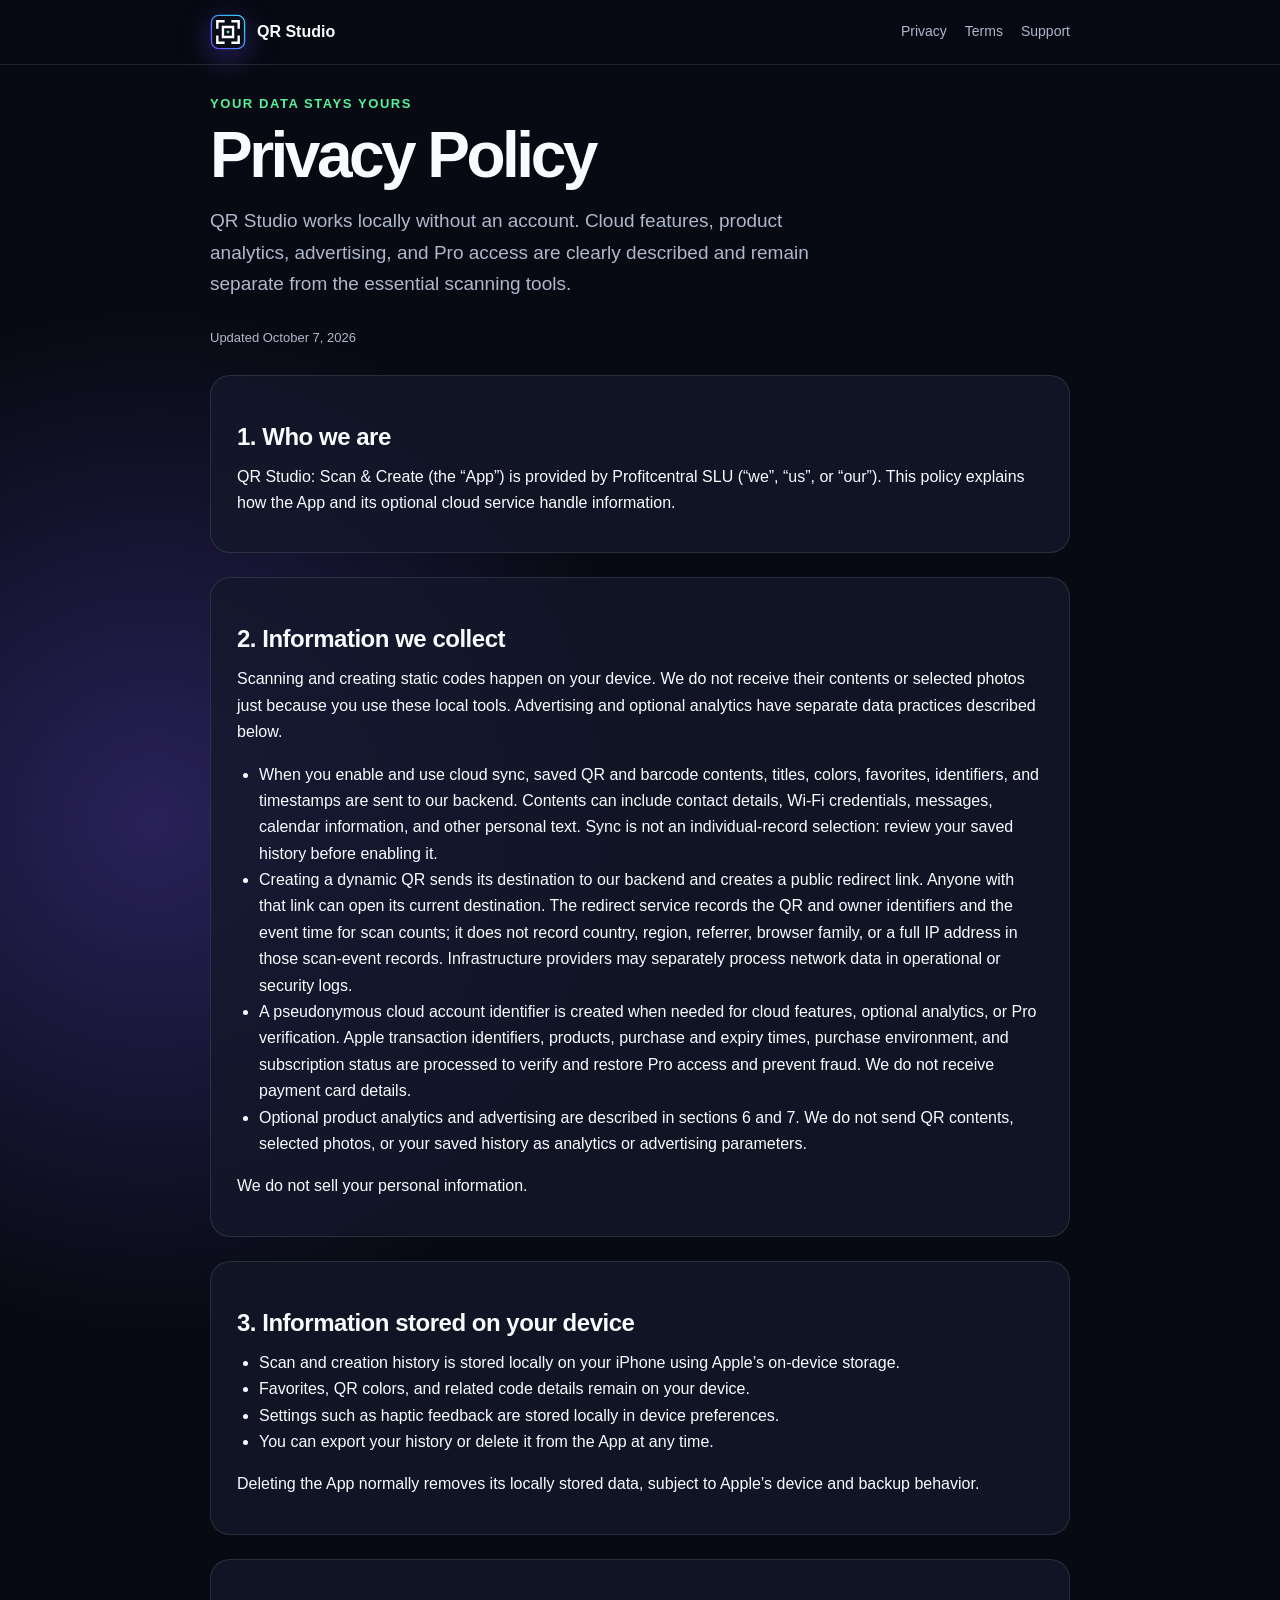
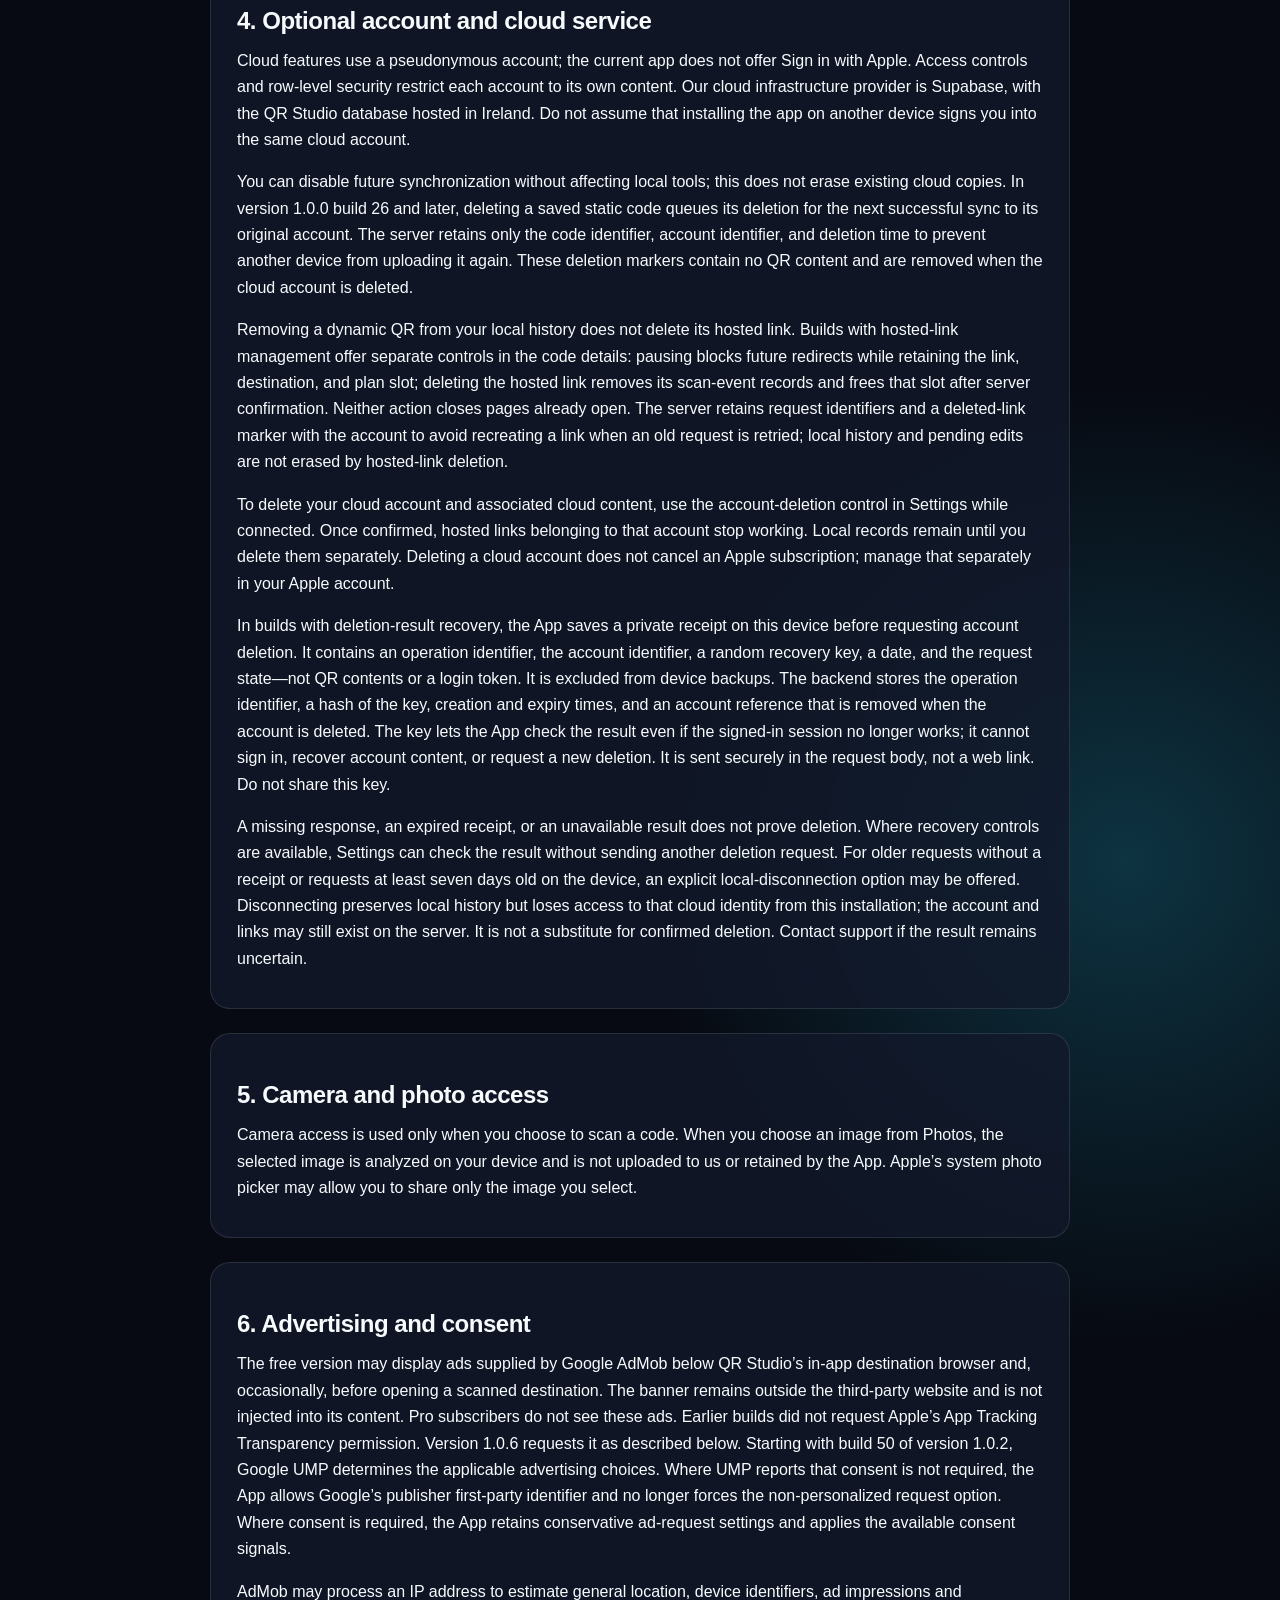
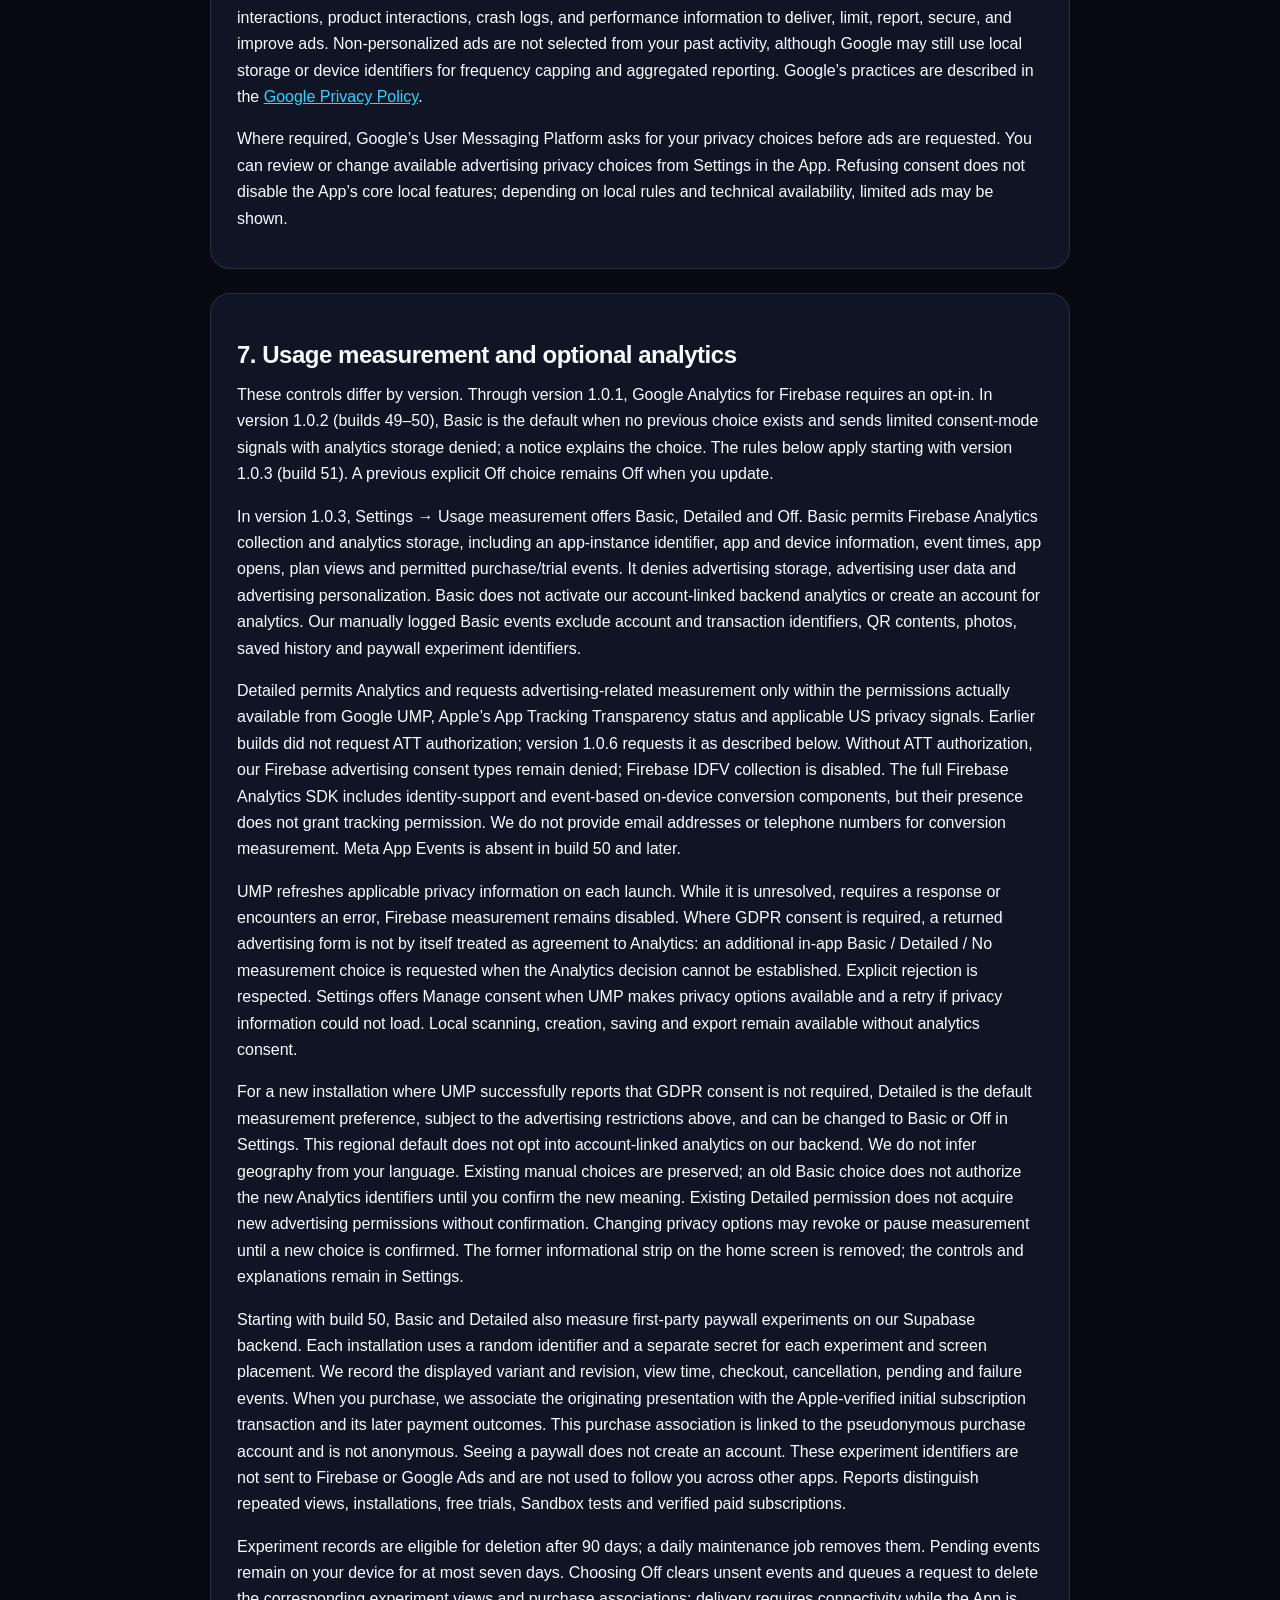
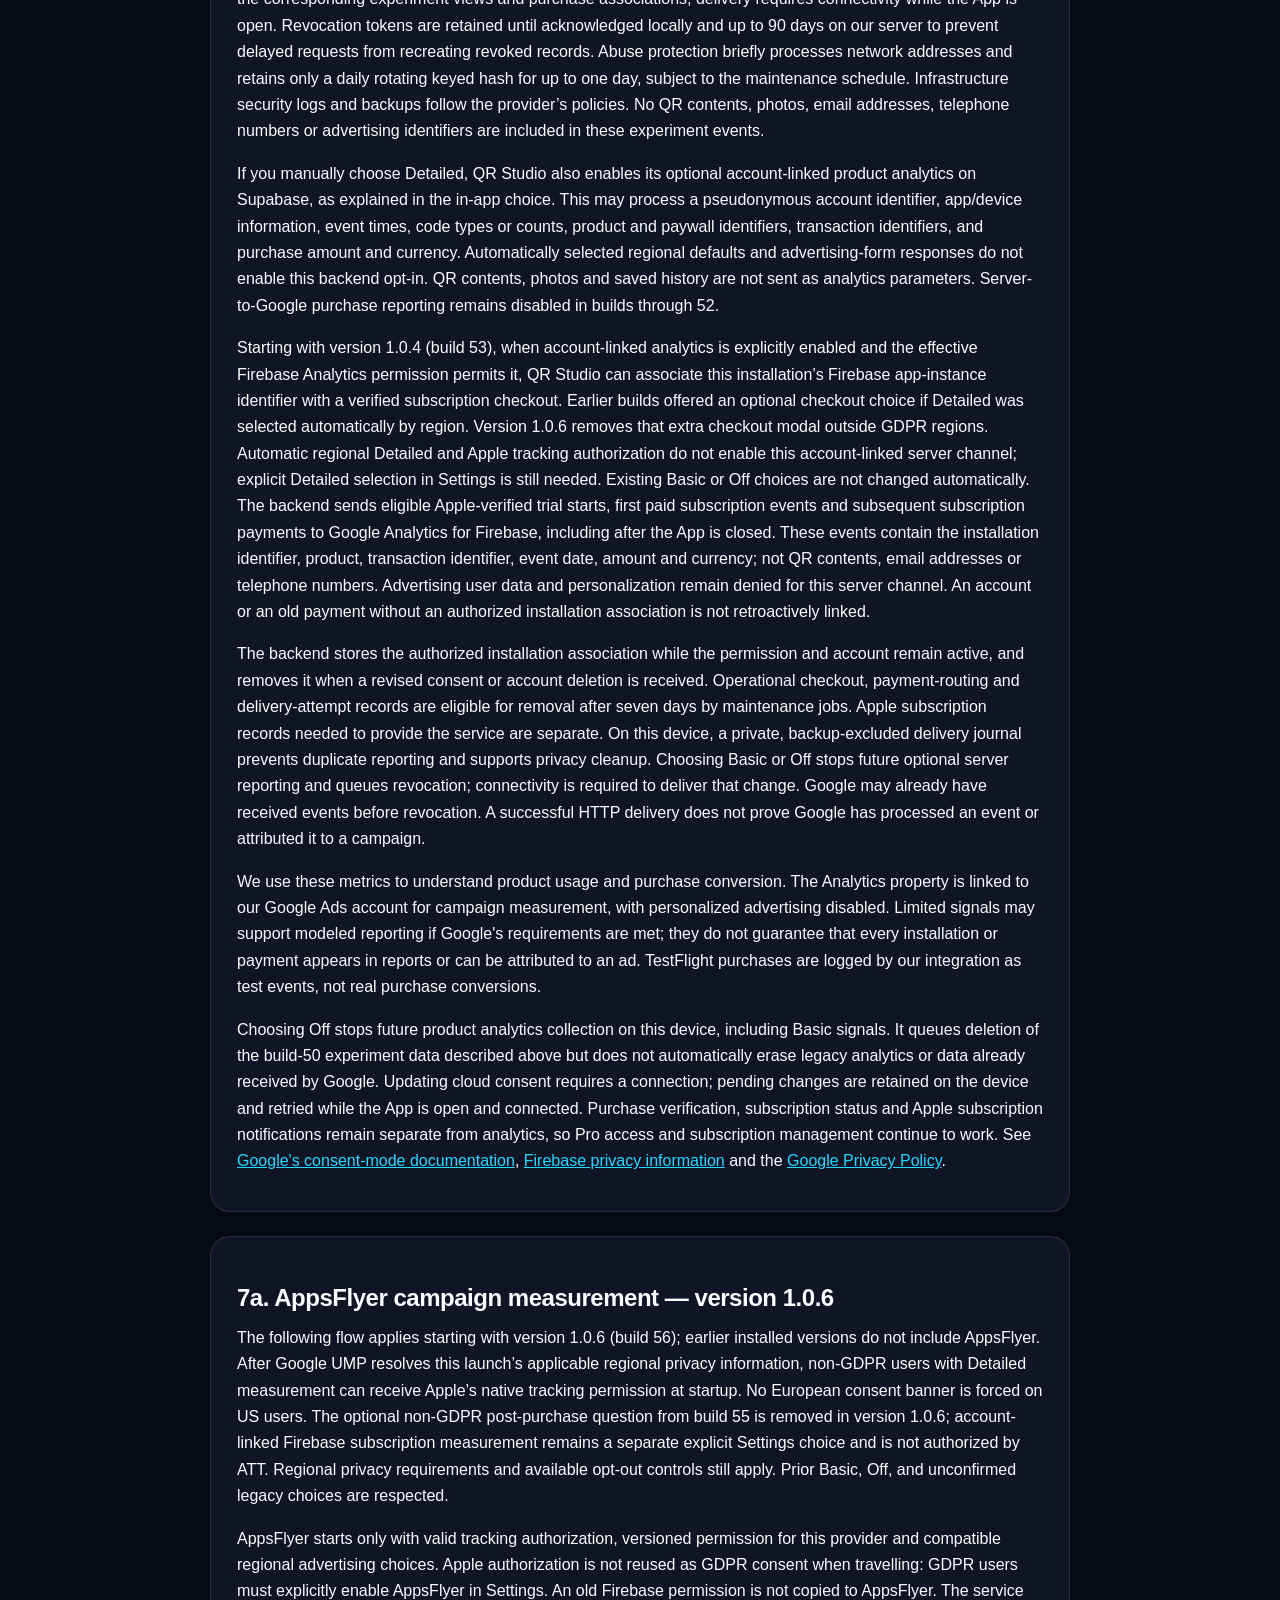
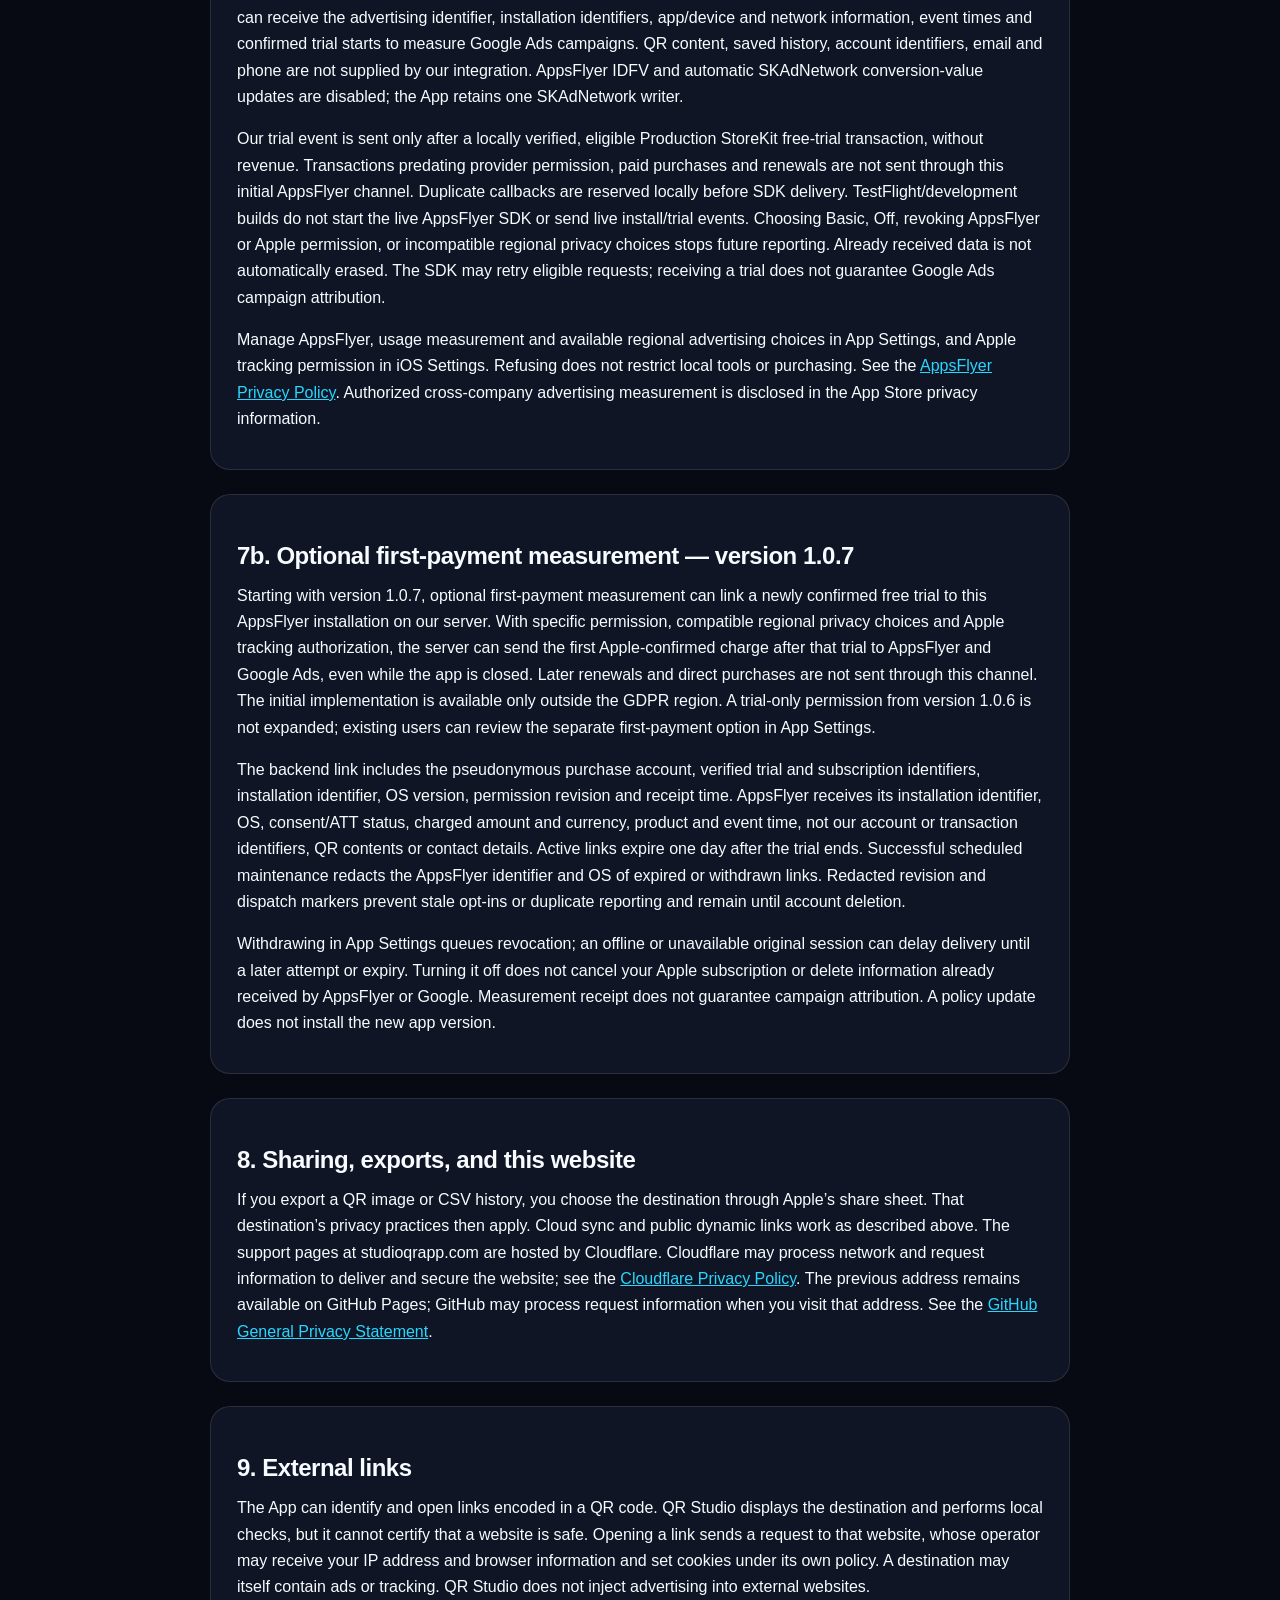
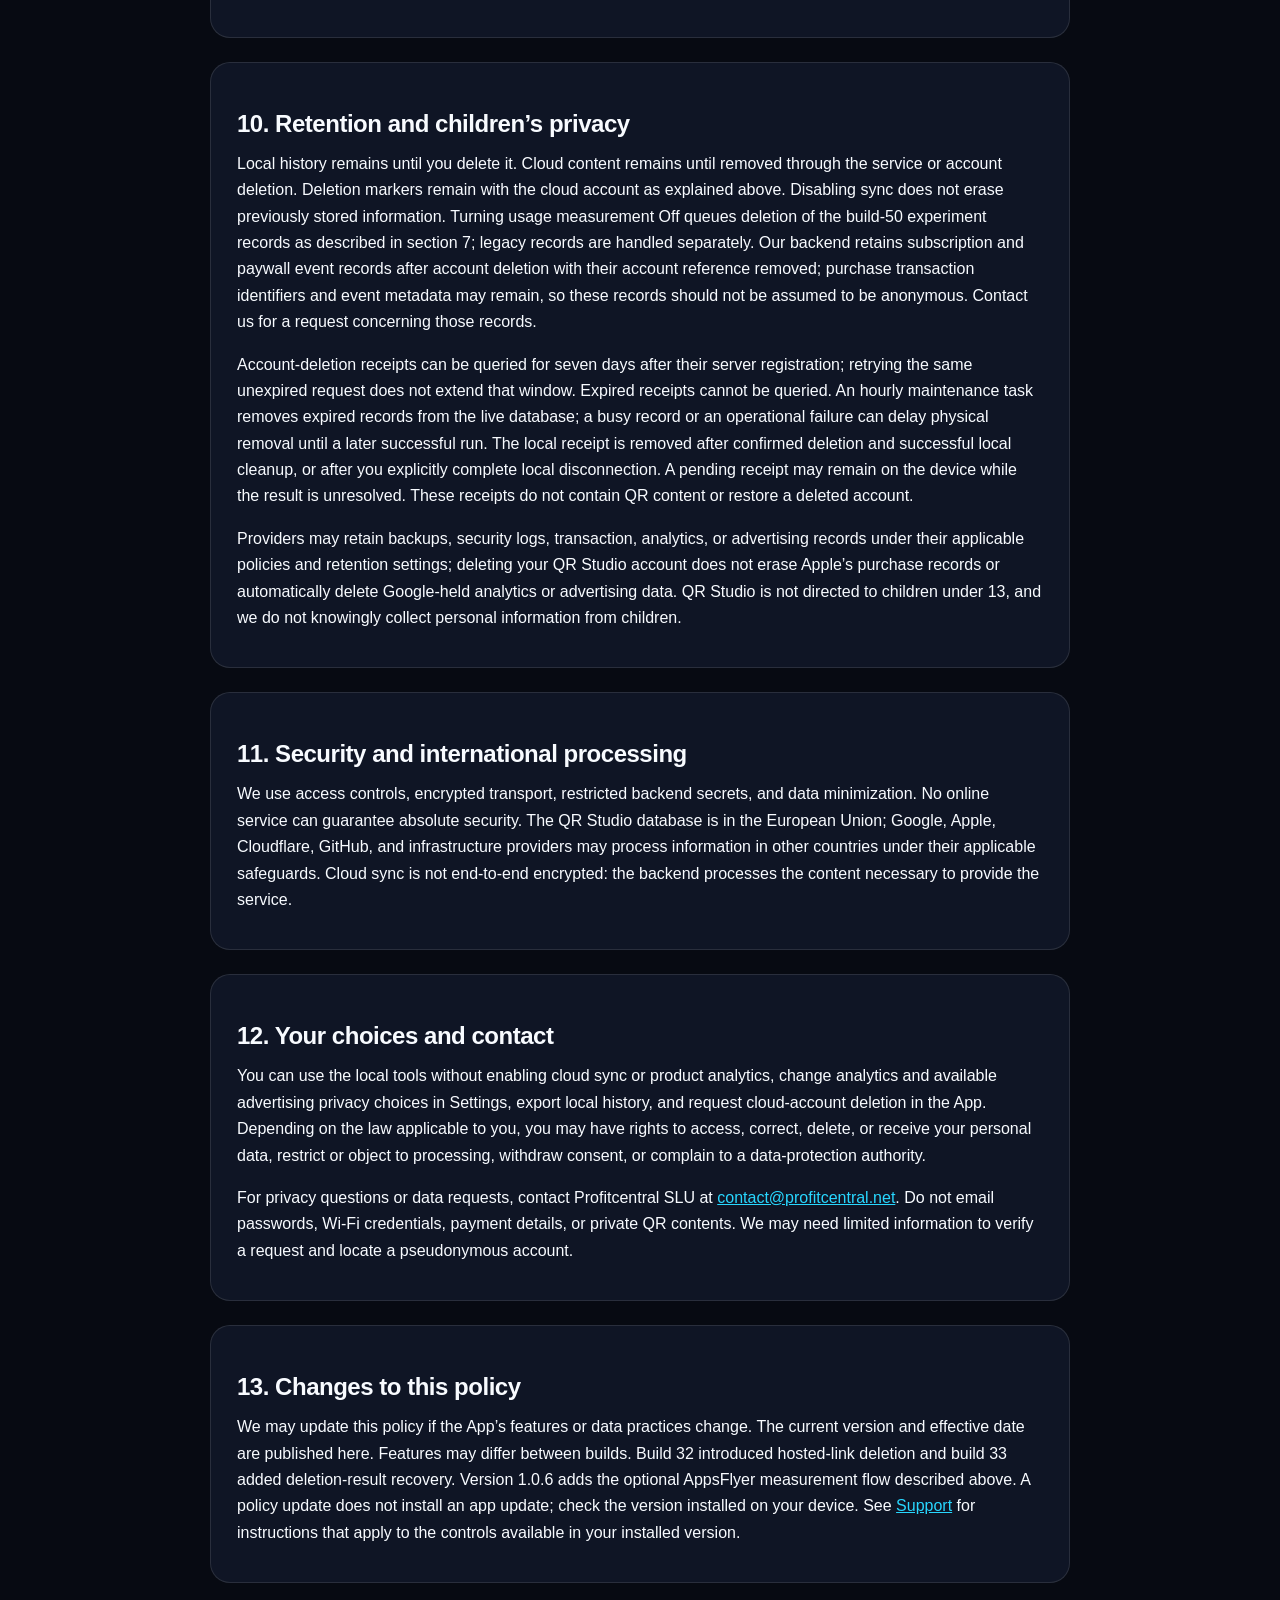
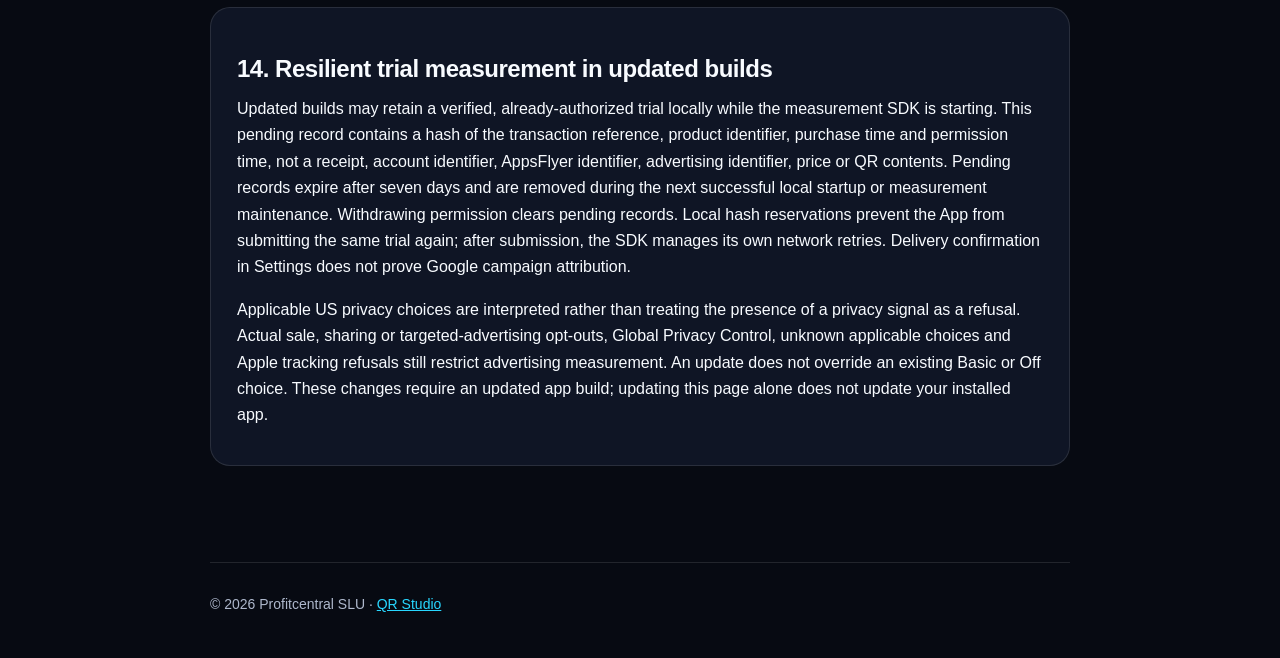
==== commit 5e9228b5: "Document resilient consented trial measurement for QR Studio build 58" ====
--- a/privacy.html
+++ b/privacy.html
@@ -4,7 +4,7 @@
 <body>
   <header class="topbar"><a class="brand" href="index.html"><img src="app-icon.svg" alt=""><span>QR Studio</span></a><nav><a href="privacy.html">Privacy</a><a href="terms.html">Terms</a><a href="support.html">Support</a></nav></header>
   <main class="legal">
-    <div class="eyebrow">Your data stays yours</div><h1>Privacy Policy</h1><p class="lead">QR Studio works locally without an account. Cloud features, product analytics, advertising, and Pro access are clearly described and remain separate from the essential scanning tools.</p><span class="updated">Updated October 5, 2026</span>
+    <div class="eyebrow">Your data stays yours</div><h1>Privacy Policy</h1><p class="lead">QR Studio works locally without an account. Cloud features, product analytics, advertising, and Pro access are clearly described and remain separate from the essential scanning tools.</p><span class="updated">Updated October 7, 2026</span>
     <section class="section"><h2>1. Who we are</h2><p>QR Studio: Scan &amp; Create (the “App”) is provided by Profitcentral SLU (“we”, “us”, or “our”). This policy explains how the App and its optional cloud service handle information.</p></section>
     <section class="section"><h2>2. Information we collect</h2><p>Scanning and creating static codes happen on your device. We do not receive their contents or selected photos just because you use these local tools. Advertising and optional analytics have separate data practices described below.</p><ul><li>When you enable and use cloud sync, saved QR and barcode contents, titles, colors, favorites, identifiers, and timestamps are sent to our backend. Contents can include contact details, Wi-Fi credentials, messages, calendar information, and other personal text. Sync is not an individual-record selection: review your saved history before enabling it.</li><li>Creating a dynamic QR sends its destination to our backend and creates a public redirect link. Anyone with that link can open its current destination. The redirect service records the QR and owner identifiers and the event time for scan counts; it does not record country, region, referrer, browser family, or a full IP address in those scan-event records. Infrastructure providers may separately process network data in operational or security logs.</li><li>A pseudonymous cloud account identifier is created when needed for cloud features, optional analytics, or Pro verification. Apple transaction identifiers, products, purchase and expiry times, purchase environment, and subscription status are processed to verify and restore Pro access and prevent fraud. We do not receive payment card details.</li><li>Optional product analytics and advertising are described in sections 6 and 7. We do not send QR contents, selected photos, or your saved history as analytics or advertising parameters.</li></ul><p>We do not sell your personal information.</p></section>
     <section class="section"><h2>3. Information stored on your device</h2><ul><li>Scan and creation history is stored locally on your iPhone using Apple’s on-device storage.</li><li>Favorites, QR colors, and related code details remain on your device.</li><li>Settings such as haptic feedback are stored locally in device preferences.</li><li>You can export your history or delete it from the App at any time.</li></ul><p>Deleting the App normally removes its locally stored data, subject to Apple’s device and backup behavior.</p></section>
@@ -20,6 +20,7 @@
     <section class="section"><h2>11. Security and international processing</h2><p>We use access controls, encrypted transport, restricted backend secrets, and data minimization. No online service can guarantee absolute security. The QR Studio database is in the European Union; Google, Apple, Cloudflare, GitHub, and infrastructure providers may process information in other countries under their applicable safeguards. Cloud sync is not end-to-end encrypted: the backend processes the content necessary to provide the service.</p></section>
     <section class="section"><h2>12. Your choices and contact</h2><p>You can use the local tools without enabling cloud sync or product analytics, change analytics and available advertising privacy choices in Settings, export local history, and request cloud-account deletion in the App. Depending on the law applicable to you, you may have rights to access, correct, delete, or receive your personal data, restrict or object to processing, withdraw consent, or complain to a data-protection authority.</p><p>For privacy questions or data requests, contact Profitcentral SLU at <a href="mailto:contact@profitcentral.net">contact@profitcentral.net</a>. Do not email passwords, Wi-Fi credentials, payment details, or private QR contents. We may need limited information to verify a request and locate a pseudonymous account.</p></section>
     <section class="section"><h2>13. Changes to this policy</h2><p>We may update this policy if the App’s features or data practices change. The current version and effective date are published here. Features may differ between builds. Build 32 introduced hosted-link deletion and build 33 added deletion-result recovery. Version 1.0.6 adds the optional AppsFlyer measurement flow described above. A policy update does not install an app update; check the version installed on your device. See <a href="support.html">Support</a> for instructions that apply to the controls available in your installed version.</p></section>
+    <section class="section"><h2>14. Resilient trial measurement in updated builds</h2><p>Updated builds may retain a verified, already-authorized trial locally while the measurement SDK is starting. This pending record contains a hash of the transaction reference, product identifier, purchase time and permission time, not a receipt, account identifier, AppsFlyer identifier, advertising identifier, price or QR contents. Pending records expire after seven days and are removed during the next successful local startup or measurement maintenance. Withdrawing permission clears pending records. Local hash reservations prevent the App from submitting the same trial again; after submission, the SDK manages its own network retries. Delivery confirmation in Settings does not prove Google campaign attribution.</p><p>Applicable US privacy choices are interpreted rather than treating the presence of a privacy signal as a refusal. Actual sale, sharing or targeted-advertising opt-outs, Global Privacy Control, unknown applicable choices and Apple tracking refusals still restrict advertising measurement. An update does not override an existing Basic or Off choice. These changes require an updated app build; updating this page alone does not update your installed app.</p></section>
   </main>
   <footer>© 2026 Profitcentral SLU · <a href="index.html">QR Studio</a></footer>
 </body>
